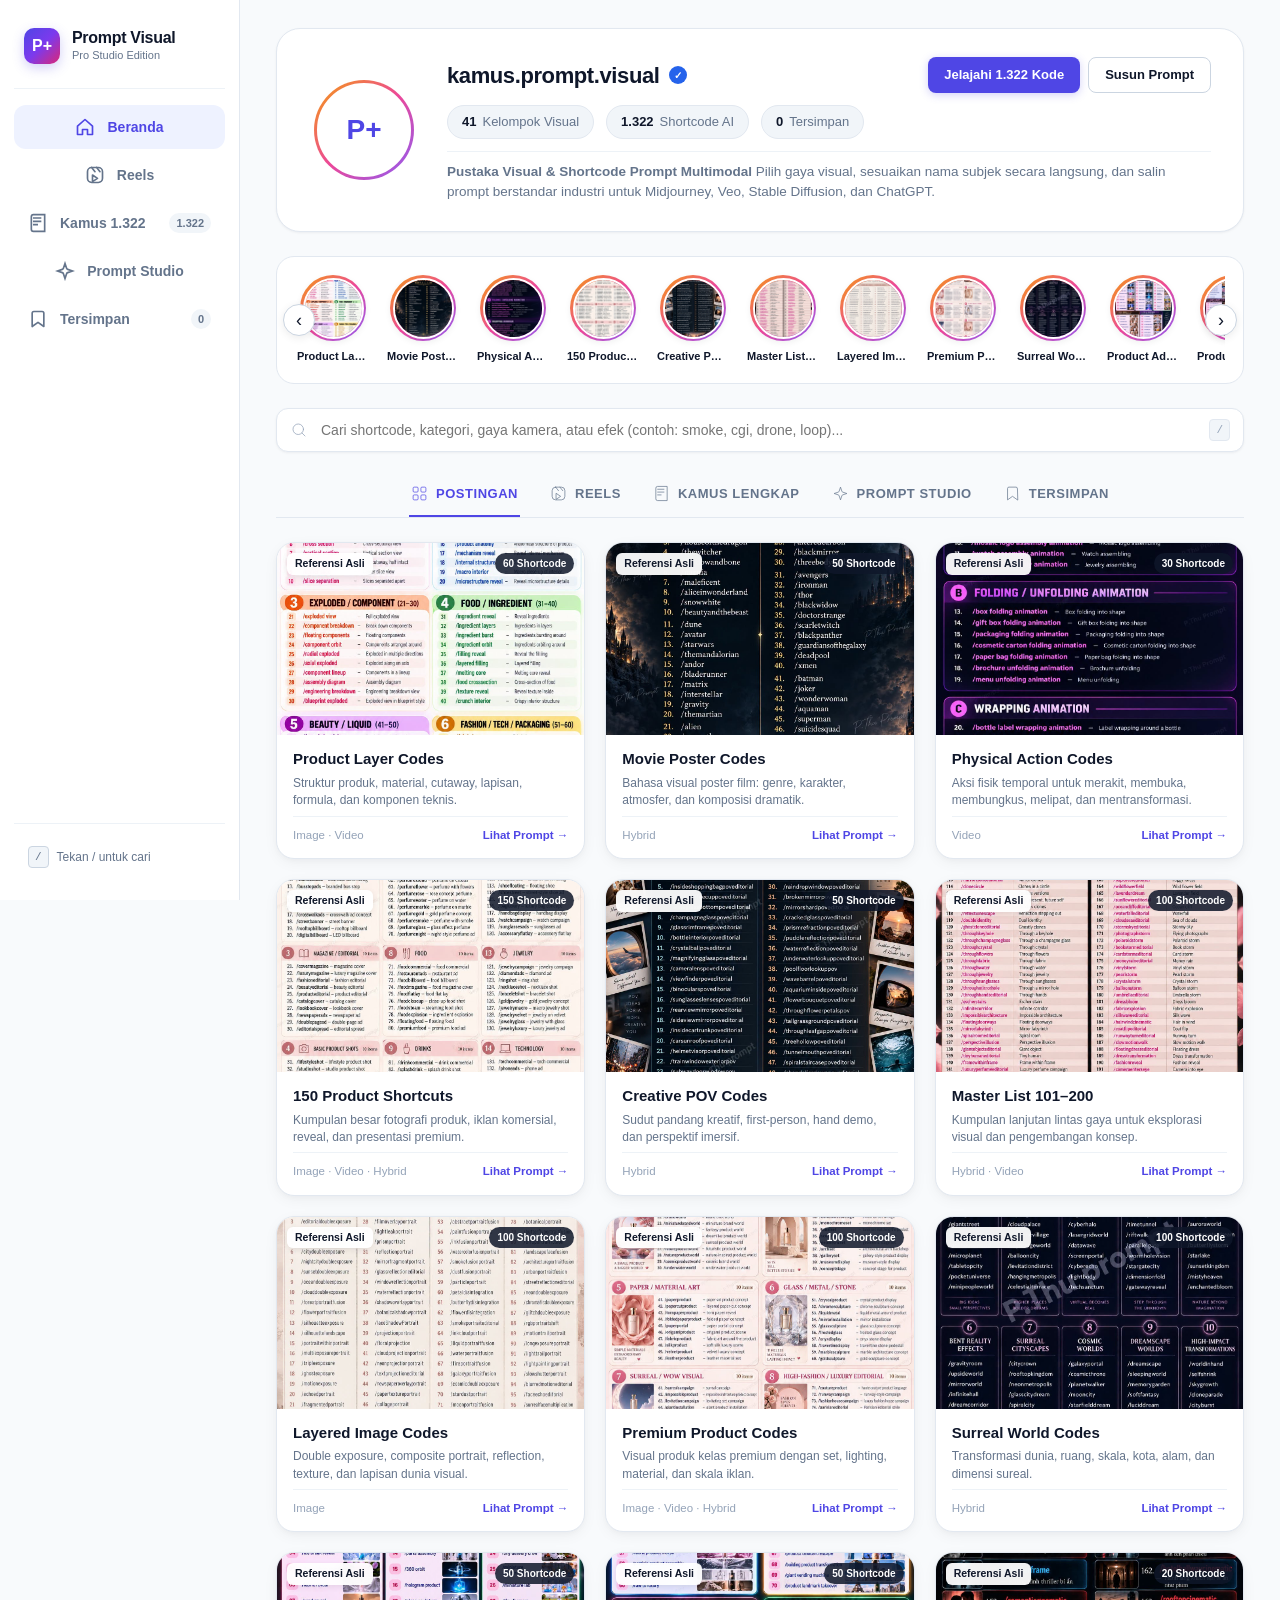
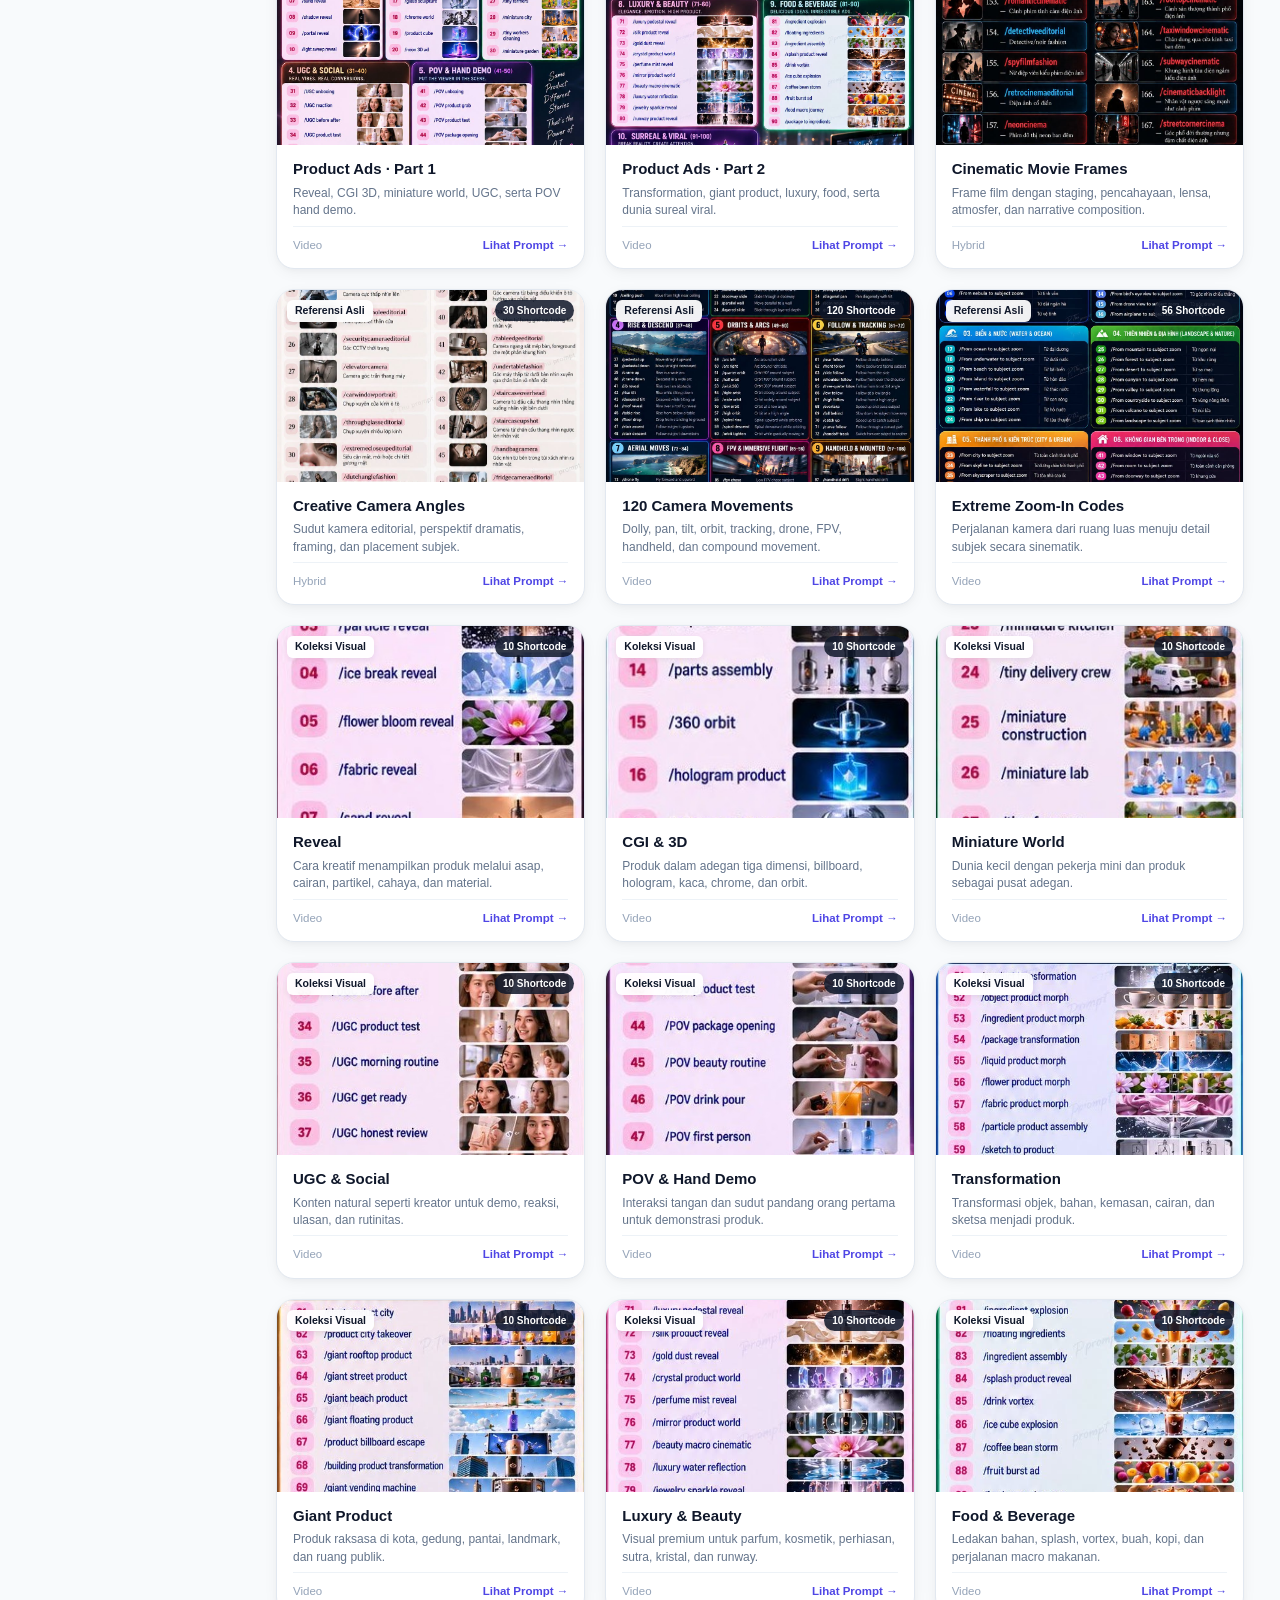
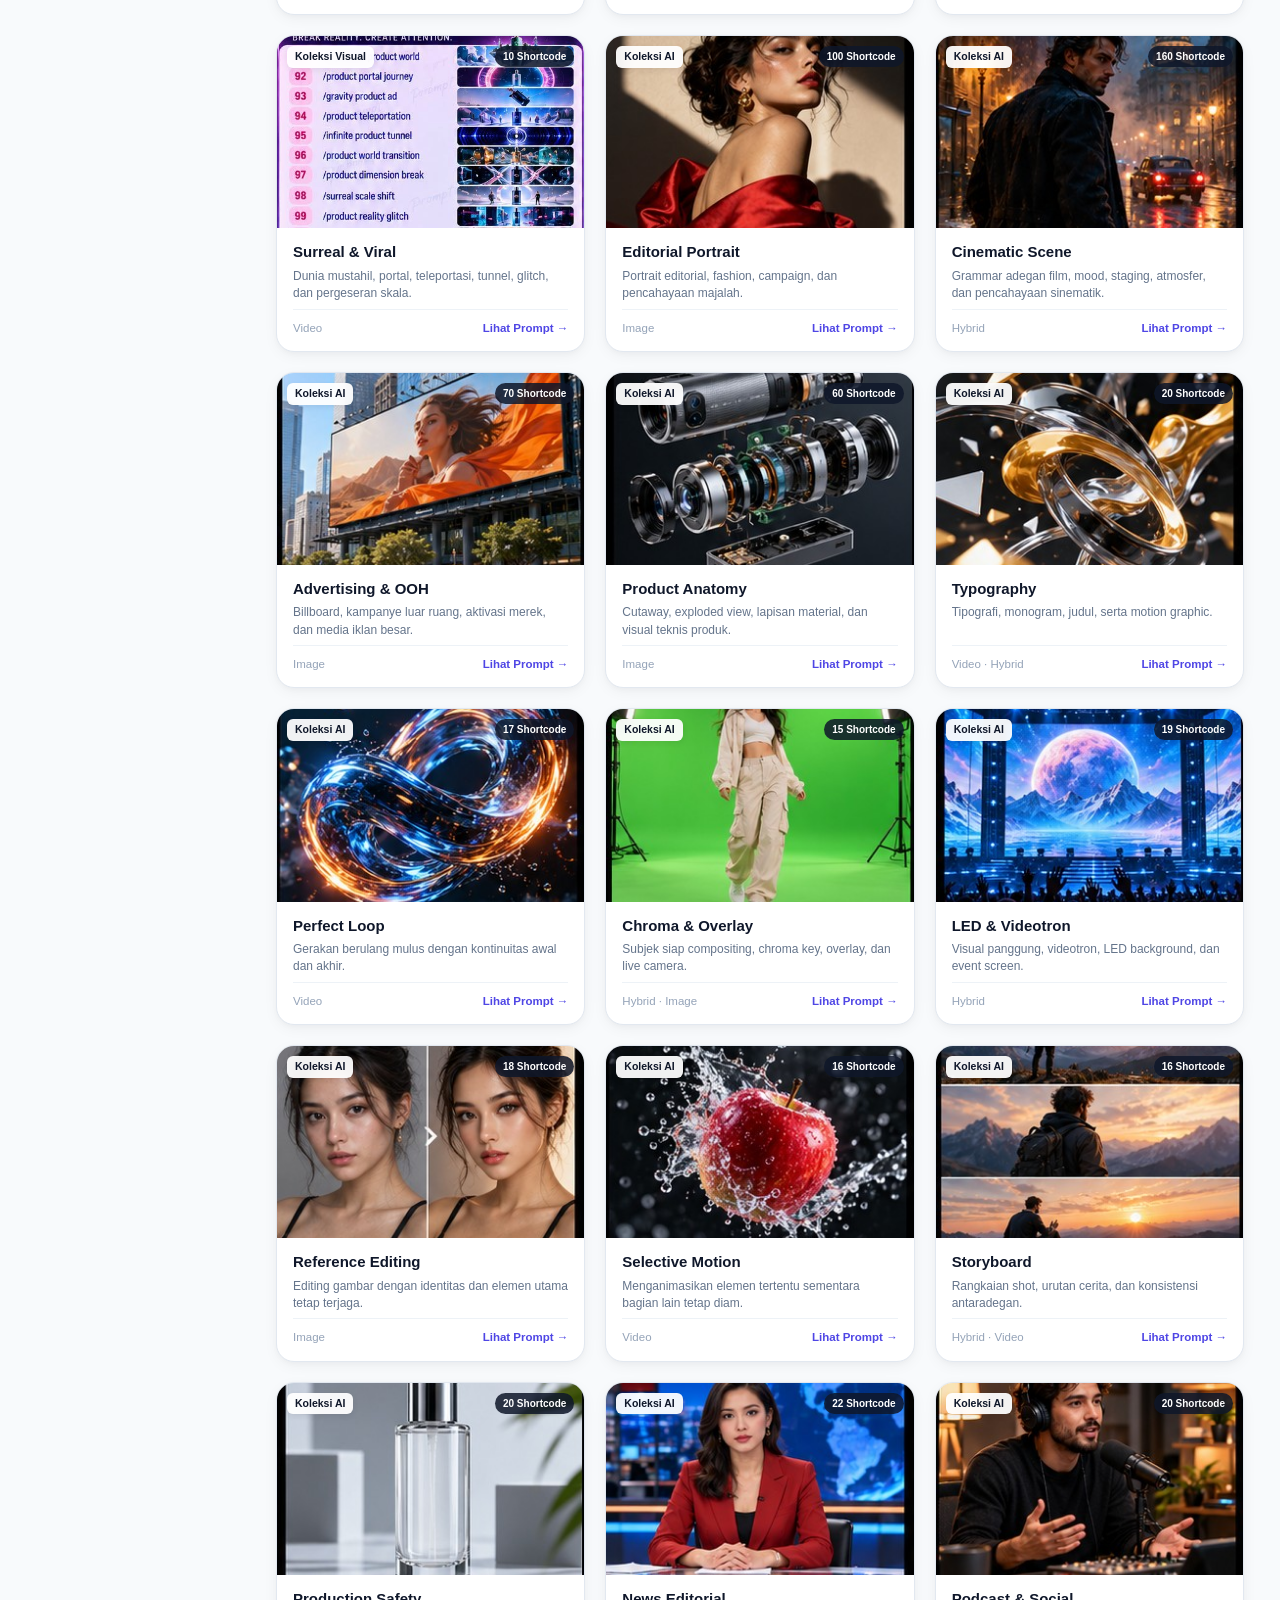
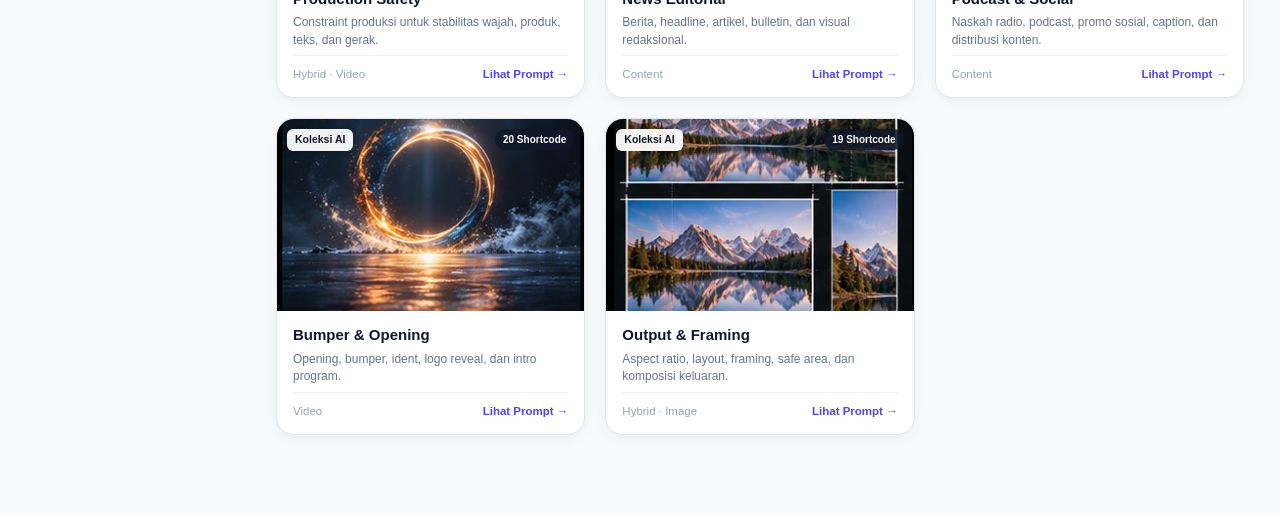
==== index.html @ b22b8e05 "feat: inisialisasi Kamus Shortcode Prompt Pro dengan tema bersih dan cerah" ====
<!doctype html>
<html lang="id" data-theme="dark">
<head>
  <meta charset="utf-8">
  <meta name="viewport" content="width=device-width, initial-scale=1, viewport-fit=cover">
  <title>Kamus Shortcode Prompt Pro — Pustaka Visual & Prompt Studio</title>
  <meta name="description" content="Pustaka visual interaktif 1.322 shortcode prompt AI profesional. Cari, jelajahi, sesuaikan subjek, dan susun prompt siap pakai untuk video & gambar.">
  <meta name="theme-color" content="#090d16">
  
  <!-- Stylesheet Modern Pro -->
  <link rel="stylesheet" href="./app-pro.css">
  
  <!-- Favicon SVG Ringan -->
  <link rel="icon" href="data:image/svg+xml,<svg xmlns='http://www.w3.org/2000/svg' viewBox='0 0 24 24'><rect width='24' height='24' rx='7' fill='%23dc2743'/><text x='12' y='16' font-size='12' font-weight='900' fill='%23fff' text-anchor='middle'>P+</text></svg>">
</head>
<body>

  <!-- SVG Symbols Dictionary -->
  <svg width="0" height="0" style="position:absolute; display:none;" aria-hidden="true">
    <symbol id="icon-home" viewBox="0 0 24 24"><path d="M3 11 12 3l9 8v10h-6v-6H9v6H3Z" fill="none" stroke="currentColor" stroke-linecap="round" stroke-linejoin="round"/></symbol>
    <symbol id="icon-search" viewBox="0 0 24 24"><circle cx="11" cy="11" r="7" fill="none" stroke="currentColor" stroke-linecap="round" stroke-linejoin="round"/><path d="m20 20-4-4" fill="none" stroke="currentColor" stroke-linecap="round" stroke-linejoin="round"/></symbol>
    <symbol id="icon-reels" viewBox="0 0 24 24"><rect x="3" y="3" width="18" height="18" rx="5" fill="none" stroke="currentColor" stroke-linecap="round" stroke-linejoin="round"/><path d="m8 3 4 5m2-5 4 5M9 12l6 4-6 4Z" fill="none" stroke="currentColor" stroke-linecap="round" stroke-linejoin="round"/></symbol>
    <symbol id="icon-grid" viewBox="0 0 24 24"><rect x="3" y="3" width="7" height="7" rx="1.5" fill="none" stroke="currentColor"/><rect x="14" y="3" width="7" height="7" rx="1.5" fill="none" stroke="currentColor"/><rect x="3" y="14" width="7" height="7" rx="1.5" fill="none" stroke="currentColor"/><rect x="14" y="14" width="7" height="7" rx="1.5" fill="none" stroke="currentColor"/></symbol>
    <symbol id="icon-explorer" viewBox="0 0 24 24"><path d="M4 19.5v-15A2.5 2.5 0 0 1 6.5 2H20v20H6.5a2.5 2.5 0 0 1-2.5-2.5Z" fill="none" stroke="currentColor"/><path d="M6 6h10M6 10h10M6 14h6" fill="none" stroke="currentColor"/></symbol>
    <symbol id="icon-save" viewBox="0 0 24 24"><path d="M19 21l-7-5-7 5V5a2 2 0 0 1 2-2h10a2 2 0 0 1 2 2z" fill="none" stroke="currentColor" stroke-linecap="round" stroke-linejoin="round"/></symbol>
    <symbol id="icon-plus" viewBox="0 0 24 24"><path d="M12 5v14M5 12h14" fill="none" stroke="currentColor" stroke-linecap="round" stroke-linejoin="round"/></symbol>
    <symbol id="icon-sparkle" viewBox="0 0 24 24"><path d="m12 3-1.9 5.8a2 2 0 0 1-1.3 1.3L3 12l5.8 1.9a2 2 0 0 1 1.3 1.3L12 21l1.9-5.8a2 2 0 0 1 1.3-1.3L21 12l-5.8-1.9a2 2 0 0 1-1.3-1.3L12 3z" fill="none" stroke="currentColor"/></symbol>
    <symbol id="icon-copy" viewBox="0 0 24 24"><rect x="9" y="9" width="13" height="13" rx="2" fill="none" stroke="currentColor"/><path d="M5 15H4a2 2 0 0 1-2-2V4a2 2 0 0 1 2-2h9a2 2 0 0 1 2 2v1" fill="none" stroke="currentColor"/></symbol>
  </svg>

  <div class="app-layout">
    
    <!-- Sidebar Navigation (Desktop & Tablet) -->
    <aside class="app-sidebar" aria-label="Navigasi Utama">
      <div class="sidebar-header">
        <div class="brand-icon">P+</div>
        <div>
          <div class="brand-title">Prompt Visual</div>
          <div class="brand-subtitle">Pro Studio Edition</div>
        </div>
      </div>

      <nav class="sidebar-nav">
        <button class="nav-link active" data-view="feed" title="Beranda Visual">
          <svg class="icon"><use href="#icon-home"/></svg>
          <span class="nav-label">Beranda</span>
        </button>
        <button class="nav-link" data-view="reels" title="Reels & Motion Visual">
          <svg class="icon"><use href="#icon-reels"/></svg>
          <span class="nav-label">Reels</span>
        </button>
        <button class="nav-link" data-view="explorer" title="Jelajahi 1.322 Shortcode">
          <svg class="icon"><use href="#icon-explorer"/></svg>
          <span class="nav-label">Kamus 1.322</span>
          <span class="badge-count">1.322</span>
        </button>
        <button class="nav-link" data-view="composer" title="Prompt Studio / Composer">
          <svg class="icon"><use href="#icon-sparkle"/></svg>
          <span class="nav-label">Prompt Studio</span>
        </button>
        <button class="nav-link" data-view="saved" title="Kelompok Tersimpan">
          <svg class="icon"><use href="#icon-save"/></svg>
          <span class="nav-label">Tersimpan</span>
          <span class="badge-count" id="savedNavBadge">0</span>
        </button>
      </nav>

      <div class="sidebar-footer">
        <div style="font-size:12px; color:var(--text-muted); padding:8px 14px; display:flex; align-items:center; gap:8px;">
          <kbd style="font-family:var(--font-mono); background:#f1f5f9; border:1px solid #cbd5e1; border-radius:4px; padding:2px 6px; font-size:11px;">/</kbd>
          <span>Tekan / untuk cari</span>
        </div>
      </div>
    </aside>

    <!-- Mobile Top Header -->
    <header class="mobile-header">
      <div style="display:flex; align-items:center; gap:10px;">
        <div class="brand-icon" style="width:30px; height:30px; font-size:13px; border-radius:9px;">P+</div>
        <b style="font-size:16px;">Prompt Visual</b>
      </div>
      <div style="display:flex; gap:10px;">
        <button data-view="composer" style="padding:6px; color:var(--text-main);" aria-label="Buka Prompt Studio">
          <svg style="width:22px; height:22px;" viewBox="0 0 24 24" fill="none" stroke="currentColor"><use href="#icon-sparkle"/></svg>
        </button>
        <button data-view="saved" style="padding:6px; color:var(--text-main);" aria-label="Lihat Tersimpan">
          <svg style="width:22px; height:22px;" viewBox="0 0 24 24" fill="none" stroke="currentColor"><use href="#icon-save"/></svg>
        </button>
      </div>
    </header>

    <!-- Main Content Area -->
    <main class="app-main">
      <div class="content-container">

        <!-- Profile Hero Section -->
        <section class="profile-card">
          <div class="profile-grid">
            <div class="avatar-ring">
              <div class="avatar-inner">P+</div>
            </div>
            <div class="profile-info">
              <div class="profile-title-row">
                <h1 class="profile-username">kamus.prompt.visual</h1>
                <span class="verified-badge" title="Terverifikasi">✓</span>
                <div class="btn-action-group">
                  <button class="btn-action primary" id="btnExploreAll">Jelajahi 1.322 Kode</button>
                  <button class="btn-action" id="btnComposePrompt">Susun Prompt</button>
                </div>
              </div>

              <div class="profile-stats">
                <div class="stat-chip"><b id="groupCount">41</b> Kelompok Visual</div>
                <div class="stat-chip"><b id="codeCount">1.322</b> Shortcode AI</div>
                <div class="stat-chip"><b id="savedCount">0</b> Tersimpan</div>
              </div>

              <div class="profile-bio">
                <b>Pustaka Visual & Shortcode Prompt Multimodal</b>
                Pilih gaya visual, sesuaikan nama subjek secara langsung, dan salin prompt berstandar industri untuk Midjourney, Veo, Stable Diffusion, dan ChatGPT.
              </div>
            </div>
          </div>
        </section>

        <!-- Highlights / Stories Carousel -->
        <section class="stories-section" aria-label="Sorotan Kelompok Visual">
          <button class="carousel-btn prev" id="carouselPrev" aria-label="Geser ke kiri">‹</button>
          <div class="stories-carousel" id="storiesCarousel"></div>
          <button class="carousel-btn next" id="carouselNext" aria-label="Geser ke kanan">›</button>
        </section>

        <!-- Search Bar Global -->
        <section class="search-filter-card">
          <div class="search-input-wrap">
            <svg class="search-icon" viewBox="0 0 24 24"><use href="#icon-search"/></svg>
            <input type="text" class="search-input" id="globalSearchInput" placeholder="Cari shortcode, kategori, gaya kamera, atau efek (contoh: smoke, cgi, drone, loop)..." aria-label="Cari shortcode atau kelompok">
            <button class="search-clear" id="searchClearBtn" aria-label="Bersihkan pencarian">×</button>
            <kbd class="kbd-shortcut hide-mobile">/</kbd>
          </div>
        </section>

        <!-- Main View Tabs Navigation -->
        <nav class="view-tabs" aria-label="Navigasi Tampilan">
          <button class="view-tab active" data-view="feed">
            <svg class="icon"><use href="#icon-grid"/></svg>
            Postingan
          </button>
          <button class="view-tab" data-view="reels">
            <svg class="icon"><use href="#icon-reels"/></svg>
            Reels
          </button>
          <button class="view-tab" data-view="explorer">
            <svg class="icon"><use href="#icon-explorer"/></svg>
            Kamus Lengkap
          </button>
          <button class="view-tab" data-view="composer">
            <svg class="icon"><use href="#icon-sparkle"/></svg>
            Prompt Studio
          </button>
          <button class="view-tab" data-view="saved">
            <svg class="icon"><use href="#icon-save"/></svg>
            Tersimpan
          </button>
        </nav>

        <!-- SECTION 1: FEED GRID (Postingan / Reels / Saved) -->
        <section id="feedSection">
          <div class="groups-feed" id="feedGrid"></div>
        </section>

        <!-- SECTION 2: GRANULAR EXPLORER (1.322 ALL CODES) -->
        <section id="explorerSection" style="display:none;">
          <div class="explorer-toolbar">
            <select class="select-custom" id="explorerMediaSelect" aria-label="Filter Media">
              <option value="">Semua Media</option>
              <option value="Image">Image (Gambar)</option>
              <option value="Video">Video</option>
              <option value="Hybrid">Hybrid (Gambar & Video)</option>
              <option value="Content">Content (Teks & Editorial)</option>
            </select>
            <select class="select-custom" id="explorerFamilySelect" aria-label="Filter Keluarga Fungsi">
              <option value="">Semua Keluarga Fungsi</option>
            </select>
            <span class="badge-count" id="explorerTotalBadge" style="margin-left:auto;">1.322 Shortcode</span>
          </div>
          <div class="codes-grid" id="explorerGrid"></div>
          <div class="pagination-bar" id="explorerPager"></div>
        </section>

        <!-- SECTION 3: PROMPT STUDIO (COMPOSER) -->
        <section id="composerSection" style="display:none;">
          <div class="composer-view">
            <!-- Left Config Panel -->
            <div class="composer-panel">
              <h3>
                <svg style="width:20px;height:20px;color:#818cf8;" viewBox="0 0 24 24"><use href="#icon-sparkle"/></svg>
                Peramu Brief Prompt
              </h3>
              
              <div class="form-group">
                <label class="form-label" for="composerSubject">Subjek / Produk Utama</label>
                <input class="form-input" id="composerSubject" value="Botol parfum kaca mewah dengan embun dingin" placeholder="Tuliskan nama produk atau subjek Anda...">
              </div>

              <div class="form-grid-2">
                <div class="form-group">
                  <label class="form-label" for="composerPresetSelect">Preset Industri</label>
                  <select class="form-select" id="composerPresetSelect">
                    <option value="">Pilih Preset Siap Pakai...</option>
                    <option value="product">Product Commercial Ad</option>
                    <option value="wedding">Wedding / Event Visual</option>
                    <option value="food">Food & Beverage Commercial</option>
                    <option value="fashion">Fashion Editorial</option>
                    <option value="ugc">UGC / Creator Smartphone Review</option>
                  </select>
                </div>
                <div class="form-group">
                  <label class="form-label" for="composerMode">Mode Output</label>
                  <select class="form-select" id="composerMode">
                    <option value="image">Gambar (Still Image)</option>
                    <option value="video">Video (Veo / Motion)</option>
                  </select>
                </div>
              </div>

              <div class="form-grid-2">
                <div class="form-group">
                  <label class="form-label" for="composerRatio">Rasio Aspek</label>
                  <select class="form-select" id="composerRatio">
                    <option value="16:9">16:9 (Lanskap)</option>
                    <option value="9:16">9:16 (Vertikal / Reels)</option>
                    <option value="1:1">1:1 (Persegi)</option>
                    <option value="4:5">4:5 (Feed Portrait)</option>
                  </select>
                </div>
                <div class="form-group">
                  <label class="form-label" for="composerDuration">Durasi Video</label>
                  <select class="form-select" id="composerDuration">
                    <option value="5 seconds">5 Detik</option>
                    <option value="8 seconds">8 Detik</option>
                    <option value="10 seconds">10 Detik</option>
                  </select>
                </div>
              </div>

              <div class="form-group">
                <label class="form-label" for="composerLighting">Lighting & Suasana</label>
                <input class="form-input" id="composerLighting" value="studio commercial lighting, elegant soft volumetric glow, crisp reflections">
              </div>

              <div class="form-group">
                <label class="form-label" for="composerConstraints">Batasan & Lock Konsistensi</label>
                <input class="form-input" id="composerConstraints" value="preserve exact product geometry, label and logo; no extra unwanted text; clean frame">
              </div>

              <div class="form-group">
                <label class="form-label">Shortcode Terpilih di Studio</label>
                <div class="selected-tags-box" id="composerSelectedTags"></div>
              </div>

              <button class="btn-action" id="composerClearBtn" style="font-size:12px;">Kosongkan Pilihan Shortcode</button>
            </div>

            <!-- Right Output Panel -->
            <div class="composer-panel">
              <h3>
                <svg style="width:20px;height:20px;color:#38bdf8;" viewBox="0 0 24 24"><use href="#icon-copy"/></svg>
                Prompt Terpadu Siap Pakai
              </h3>
              <textarea class="composer-output-box" id="composerOutput" readonly></textarea>
              <div style="margin-top:14px; display:flex; gap:10px;">
                <button class="btn-action primary" id="composerCopyBtn" style="flex:1; height:42px;">
                  Salin Prompt Lengkap
                </button>
              </div>
            </div>
          </div>
        </section>

      </div>
    </main>

    <!-- Mobile Bottom Navigation Bar -->
    <nav class="mobile-bottom-nav" aria-label="Navigasi Bawah Seluler">
      <button class="bottom-nav-btn active" data-view="feed">
        <svg class="icon"><use href="#icon-home"/></svg>
        <span>Beranda</span>
      </button>
      <button class="bottom-nav-btn" data-view="reels">
        <svg class="icon"><use href="#icon-reels"/></svg>
        <span>Reels</span>
      </button>
      <button class="bottom-nav-btn" data-view="explorer">
        <svg class="icon"><use href="#icon-explorer"/></svg>
        <span>Kamus</span>
      </button>
      <button class="bottom-nav-btn" data-view="composer">
        <svg class="icon"><use href="#icon-sparkle"/></svg>
        <span>Studio</span>
      </button>
      <button class="bottom-nav-btn" data-view="saved">
        <svg class="icon"><use href="#icon-save"/></svg>
        <span>Tersimpan</span>
      </button>
    </nav>
  </div>

  <!-- MODAL DIALOG (Instagram Post Detail & Galeri Multi-Shot) -->
  <div class="modal-overlay" id="modalOverlay" role="dialog" aria-modal="true" aria-labelledby="modalGroupTitle">
    <div class="modal-dialog">
      
      <!-- Sisi Kiri: Galeri Hasil & Inspirasi Visual -->
      <div class="modal-media-side">
        <div class="modal-gallery-grid" id="modalGalleryGrid"></div>
      </div>

      <!-- Sisi Kanan: Kontrol, Subjek Dinamis & Daftar Shortcode -->
      <div class="modal-info-side">
        <header class="modal-header">
          <div class="modal-avatar-mini">P+</div>
          <div class="modal-header-text">
            <b>kamus.prompt.visual</b>
            <small id="modalCollectionName">Koleksi Visual</small>
          </div>
          <button class="modal-close-btn" id="modalCloseBtn" aria-label="Tutup Dialog">×</button>
        </header>

        <div class="modal-group-summary">
          <h2 class="modal-group-title" id="modalGroupTitle">Judul Kelompok</h2>
          <p class="modal-group-desc" id="modalGroupDesc">Deskripsi kelompok visual.</p>
        </div>

        <!-- Live Subject Replacer Bar -->
        <div class="modal-subject-bar">
          <span class="subject-label">Subjek:</span>
          <input type="text" class="subject-input" id="modalSubjectInput" placeholder="Ketik nama produk atau subjek Anda...">
        </div>

        <!-- Scrollable Shortcode List -->
        <div class="modal-codes-list" id="modalCodesList"></div>

        <!-- Detail Drawer Active Code -->
        <div class="modal-short-detail" id="modalShortDetail"></div>

        <!-- Footer Actions -->
        <footer class="modal-footer-actions">
          <button class="btn-action primary" id="modalSaveGroupBtn">Simpan Kelompok</button>
          <button class="btn-action" id="modalCopyAllBtn">Salin Semua Shortcode</button>
        </footer>
      </div>

    </div>
  </div>

  <!-- Toast Notification Container -->
  <div class="toast-notice" id="toastNotice"></div>

  <!-- Scripts -->
  <script src="./kamus-data-v4.js"></script>
  <script src="./app-pro.js"></script>
</body>
</html>
---- app-pro.css ----
/* ==========================================================================
   KAMUS SHORTCODE PROMPT - CLEAN & BRIGHT DESIGN SYSTEM
   Style: Apple / Stripe / Vercel Ultra-Clean Light Aesthetic
   Zero text clutter, high legibility, professional spacing & modern SVG icons
   ========================================================================== */

:root {
  --font-sans: -apple-system, BlinkMacSystemFont, "Segoe UI", Roboto, "Inter", -apple-system, sans-serif;
  --font-mono: ui-monospace, SFMono-Regular, "SF Mono", Menlo, Consolas, monospace;

  /* Clean Light Theme Palette */
  --bg-main: #f8fafc;
  --bg-surface: #ffffff;
  --bg-surface-subtle: #f1f5f9;
  --bg-card: #ffffff;
  --bg-input: #ffffff;
  --border: #e2e8f0;
  --border-subtle: #edf2f7;
  --border-strong: #cbd5e1;
  --border-focus: #4f46e5;

  /* Typography */
  --text-main: #0f172a;       /* Slate 900: Super sharp & readable */
  --text-body: #334155;       /* Slate 700: Clean reading */
  --text-muted: #64748b;      /* Slate 500: Subtitles & secondary */
  --text-dim: #94a3b8;        /* Slate 400: Hints & metadata */

  /* Vibrant Clean Accents */
  --primary: #4f46e5;         /* Indigo 600 */
  --primary-hover: #4338ca;   /* Indigo 700 */
  --primary-light: #eef2ff;   /* Indigo 50 */
  --brand-gradient: linear-gradient(135deg, #4f46e5 0%, #7c3aed 50%, #db2777 100%);
  --brand-gradient-soft: linear-gradient(135deg, #f0fdf4 0%, #eef2ff 50%, #fdf2f8 100%);
  --ig-ring: linear-gradient(135deg, #f59e0b 0%, #ec4899 50%, #8b5cf6 100%);

  /* Badge Accents */
  --badge-img-bg: #ecfdf5;
  --badge-img-text: #059669;
  --badge-vid-bg: #fdf2f8;
  --badge-vid-text: #db2777;
  --badge-hyb-bg: #fffbeb;
  --badge-hyb-text: #d97706;
  --badge-cnt-bg: #f0f9ff;
  --badge-cnt-text: #0284c7;

  /* Elevation & Shadows */
  --shadow-subtle: 0 1px 3px rgba(15, 23, 42, 0.04), 0 1px 2px rgba(15, 23, 42, 0.02);
  --shadow-card: 0 4px 16px -2px rgba(15, 23, 42, 0.06), 0 2px 6px -1px rgba(15, 23, 42, 0.03);
  --shadow-card-hover: 0 12px 28px -4px rgba(15, 23, 42, 0.12), 0 4px 10px -2px rgba(15, 23, 42, 0.05);
  --shadow-modal: 0 25px 60px -15px rgba(15, 23, 42, 0.25), 0 0 1px rgba(15, 23, 42, 0.1);

  /* Spacing & Radii */
  --sidebar-w: 240px;
  --radius-sm: 8px;
  --radius-md: 12px;
  --radius-lg: 18px;
  --radius-xl: 24px;
  --header-h: 60px;
  --bottom-nav-h: 64px;
}

/* Reset */
*, *::before, *::after {
  box-sizing: border-box;
  margin: 0;
  padding: 0;
}

body {
  font-family: var(--font-sans);
  background: var(--bg-main);
  color: var(--text-body);
  line-height: 1.5;
  min-height: 100vh;
  overflow-x: hidden;
  -webkit-font-smoothing: antialiased;
  -moz-osx-font-smoothing: grayscale;
}

button, input, select, textarea {
  font: inherit;
  color: inherit;
}

button {
  cursor: pointer;
  border: none;
  background: none;
  outline: none;
  display: inline-flex;
  align-items: center;
  justify-content: center;
  user-select: none;
}

/* Scrollbar Minimalis Bersih */
::-webkit-scrollbar {
  width: 7px;
  height: 7px;
}
::-webkit-scrollbar-track {
  background: transparent;
}
::-webkit-scrollbar-thumb {
  background: #cbd5e1;
  border-radius: 999px;
}
::-webkit-scrollbar-thumb:hover {
  background: #94a3b8;
}

/* App Layout */
.app-layout {
  display: flex;
  min-height: 100vh;
}

/* Sidebar Navigation */
.app-sidebar {
  width: var(--sidebar-w);
  background: var(--bg-surface);
  border-right: 1px solid var(--border);
  position: fixed;
  top: 0;
  bottom: 0;
  left: 0;
  z-index: 50;
  display: flex;
  flex-direction: column;
  padding: 24px 14px;
}

.sidebar-header {
  display: flex;
  align-items: center;
  gap: 12px;
  padding: 4px 10px 24px;
  border-bottom: 1px solid var(--border-subtle);
  margin-bottom: 16px;
}

.brand-icon {
  width: 36px;
  height: 36px;
  border-radius: 10px;
  background: var(--brand-gradient);
  display: flex;
  align-items: center;
  justify-content: center;
  color: #fff;
  font-weight: 800;
  font-size: 16px;
  box-shadow: 0 4px 12px rgba(79, 70, 229, 0.25);
  flex-shrink: 0;
}

.brand-title {
  font-size: 16px;
  font-weight: 800;
  color: var(--text-main);
  letter-spacing: -0.3px;
  line-height: 1.2;
}

.brand-subtitle {
  font-size: 11px;
  color: var(--text-muted);
  font-weight: 500;
}

.sidebar-nav {
  display: flex;
  flex-direction: column;
  gap: 4px;
  flex: 1;
}

.nav-link {
  width: 100%;
  height: 44px;
  border-radius: var(--radius-md);
  padding: 0 14px;
  display: flex;
  align-items: center;
  gap: 12px;
  font-size: 14px;
  font-weight: 600;
  color: var(--text-muted);
  transition: all 0.15s ease;
  text-align: left;
}

.nav-link:hover {
  background: var(--bg-surface-subtle);
  color: var(--text-main);
}

.nav-link.active {
  background: var(--primary-light);
  color: var(--primary);
  font-weight: 700;
}

.nav-link .icon {
  width: 20px;
  height: 20px;
  flex-shrink: 0;
  stroke-width: 2;
}

.nav-link .badge-count {
  margin-left: auto;
  font-size: 11px;
  font-weight: 700;
  padding: 2px 7px;
  border-radius: 999px;
  background: var(--bg-surface-subtle);
  color: var(--text-muted);
}

.nav-link.active .badge-count {
  background: #e0e7ff;
  color: var(--primary);
}

.sidebar-footer {
  padding-top: 14px;
  border-top: 1px solid var(--border-subtle);
}

/* Main Content Area */
.app-main {
  margin-left: var(--sidebar-w);
  flex: 1;
  min-width: 0;
  padding: 28px 36px 80px;
}

.content-container {
  max-width: 1120px;
  margin: 0 auto;
}

/* Mobile Header */
.mobile-header {
  display: none;
  position: sticky;
  top: 0;
  z-index: 40;
  height: var(--header-h);
  background: rgba(255, 255, 255, 0.92);
  backdrop-filter: blur(12px);
  -webkit-backdrop-filter: blur(12px);
  border-bottom: 1px solid var(--border);
  padding: 0 16px;
  align-items: center;
  justify-content: space-between;
}

/* Profile Section Clean Card */
.profile-card {
  background: var(--bg-surface);
  border: 1px solid var(--border);
  border-radius: var(--radius-xl);
  padding: 28px 32px;
  margin-bottom: 24px;
  box-shadow: var(--shadow-subtle);
}

.profile-grid {
  display: grid;
  grid-template-columns: 110px minmax(0, 1fr);
  gap: 28px;
  align-items: center;
}

.avatar-ring {
  width: 100px;
  height: 100px;
  border-radius: 50%;
  padding: 3px;
  background: var(--ig-ring);
  margin: 0 auto;
}

.avatar-inner {
  width: 100%;
  height: 100%;
  border-radius: 50%;
  background: #ffffff;
  display: flex;
  align-items: center;
  justify-content: center;
  font-size: 28px;
  font-weight: 800;
  color: var(--primary);
  border: 3px solid #ffffff;
}

.profile-info {
  display: flex;
  flex-direction: column;
  gap: 12px;
  min-width: 0;
}

.profile-title-row {
  display: flex;
  align-items: center;
  gap: 10px;
  flex-wrap: wrap;
}

.profile-username {
  font-size: 22px;
  font-weight: 800;
  color: var(--text-main);
  letter-spacing: -0.4px;
}

.verified-badge {
  width: 18px;
  height: 18px;
  border-radius: 50%;
  background: #2563eb;
  color: #fff;
  display: flex;
  align-items: center;
  justify-content: center;
  font-size: 10px;
  font-weight: 800;
}

.btn-action-group {
  display: flex;
  gap: 8px;
  margin-left: auto;
}

.btn-action {
  height: 36px;
  padding: 0 16px;
  border-radius: var(--radius-sm);
  font-size: 13px;
  font-weight: 650;
  background: var(--bg-surface);
  border: 1px solid var(--border-strong);
  color: var(--text-main);
  transition: all 0.15s ease;
}

.btn-action:hover {
  background: var(--bg-surface-subtle);
  border-color: #94a3b8;
}

.btn-action.primary {
  background: var(--primary);
  color: #ffffff;
  border: none;
  box-shadow: 0 2px 8px rgba(79, 70, 229, 0.25);
}

.btn-action.primary:hover {
  background: var(--primary-hover);
}

.profile-stats {
  display: flex;
  gap: 12px;
  flex-wrap: wrap;
}

.stat-chip {
  background: var(--bg-surface-subtle);
  border: 1px solid var(--border);
  padding: 6px 14px;
  border-radius: 999px;
  font-size: 13px;
  color: var(--text-muted);
  display: flex;
  align-items: center;
  gap: 6px;
}

.stat-chip b {
  color: var(--text-main);
  font-weight: 800;
}

.profile-bio {
  font-size: 13.5px;
  color: var(--text-muted);
  line-height: 1.55;
  border-top: 1px solid var(--border-subtle);
  padding-top: 10px;
}

/* Stories / Highlights Carousel */
.stories-section {
  position: relative;
  margin-bottom: 24px;
  background: var(--bg-surface);
  border: 1px solid var(--border);
  border-radius: var(--radius-lg);
  padding: 14px 18px;
}

.stories-carousel {
  display: flex;
  gap: 18px;
  overflow-x: auto;
  scroll-behavior: smooth;
  scrollbar-width: none;
  padding: 4px 2px;
  user-select: none;
  cursor: grab;
}

.stories-carousel.dragging {
  cursor: grabbing;
  scroll-behavior: auto;
}

.story-item {
  display: flex;
  flex-direction: column;
  align-items: center;
  gap: 7px;
  width: 72px;
  min-width: 72px;
  background: transparent;
  cursor: pointer;
}

.story-ring {
  width: 66px;
  height: 66px;
  border-radius: 50%;
  padding: 2.5px;
  background: var(--ig-ring);
  display: flex;
  align-items: center;
  justify-content: center;
  box-shadow: 0 2px 6px rgba(0, 0, 0, 0.06);
}

.story-thumb {
  width: 100%;
  height: 100%;
  border-radius: 50%;
  border: 2px solid #ffffff;
  object-fit: cover;
  background: #f1f5f9;
}

.story-title {
  font-size: 11px;
  font-weight: 600;
  color: var(--text-main);
  text-align: center;
  white-space: nowrap;
  overflow: hidden;
  text-overflow: ellipsis;
  width: 100%;
}

.carousel-btn {
  position: absolute;
  top: 50%;
  transform: translateY(-50%);
  width: 32px;
  height: 32px;
  border-radius: 50%;
  background: #ffffff;
  border: 1px solid var(--border-strong);
  box-shadow: 0 2px 8px rgba(0, 0, 0, 0.08);
  color: var(--text-main);
  font-size: 18px;
  z-index: 10;
  display: flex;
  align-items: center;
  justify-content: center;
}

.carousel-btn:hover {
  background: var(--bg-surface-subtle);
}

.carousel-btn.prev { left: 6px; }
.carousel-btn.next { right: 6px; }

/* Global Search Bar */
.search-filter-card {
  margin-bottom: 20px;
}

.search-input-wrap {
  position: relative;
  display: flex;
  align-items: center;
}

.search-icon {
  position: absolute;
  left: 14px;
  width: 18px;
  height: 18px;
  color: var(--text-dim);
  pointer-events: none;
}

.search-input {
  width: 100%;
  height: 44px;
  background: #ffffff;
  border: 1px solid var(--border);
  border-radius: var(--radius-md);
  padding: 0 44px;
  font-size: 14px;
  color: var(--text-main);
  box-shadow: var(--shadow-subtle);
  transition: all 0.15s ease;
}

.search-input:focus {
  outline: none;
  border-color: var(--primary);
  box-shadow: 0 0 0 3px rgba(79, 70, 229, 0.12);
}

.search-clear {
  position: absolute;
  right: 14px;
  width: 20px;
  height: 20px;
  border-radius: 50%;
  background: #e2e8f0;
  color: var(--text-muted);
  font-size: 14px;
  display: none;
}

.search-clear.show {
  display: flex;
  align-items: center;
  justify-content: center;
}

.kbd-shortcut {
  position: absolute;
  right: 14px;
  font-size: 11px;
  font-family: var(--font-mono);
  padding: 2px 6px;
  border-radius: 4px;
  background: var(--bg-surface-subtle);
  border: 1px solid var(--border);
  color: var(--text-dim);
}

/* View Tabs Navigation */
.view-tabs {
  display: flex;
  border-bottom: 1px solid var(--border);
  margin-bottom: 24px;
  gap: 28px;
  justify-content: center;
}

.view-tab {
  display: flex;
  align-items: center;
  gap: 8px;
  padding: 12px 2px;
  font-size: 13px;
  font-weight: 700;
  text-transform: uppercase;
  letter-spacing: 0.04em;
  color: var(--text-muted);
  border-bottom: 2px solid transparent;
  transition: all 0.15s ease;
}

.view-tab:hover {
  color: var(--text-main);
}

.view-tab.active {
  color: var(--primary);
  border-color: var(--primary);
}

.view-tab .icon {
  width: 17px;
  height: 17px;
}

/* Groups Feed - Zero Text Clutter */
.groups-feed {
  display: grid;
  grid-template-columns: repeat(3, 1fr);
  gap: 20px;
}

.group-post-card {
  background: #ffffff;
  border: 1px solid var(--border);
  border-radius: var(--radius-lg);
  overflow: hidden;
  box-shadow: var(--shadow-card);
  transition: transform 0.2s ease, box-shadow 0.2s ease, border-color 0.2s ease;
  cursor: pointer;
  display: flex;
  flex-direction: column;
}

.group-post-card:hover {
  transform: translateY(-4px);
  box-shadow: var(--shadow-card-hover);
  border-color: #cbd5e1;
}

.group-card-media {
  position: relative;
  width: 100%;
  aspect-ratio: 16 / 10;
  overflow: hidden;
  background: #f1f5f9;
}

.group-card-img {
  width: 100%;
  height: 100%;
  object-fit: cover;
  display: block;
  transition: transform 0.3s ease;
}

.group-post-card:hover .group-card-img {
  transform: scale(1.05);
}

.card-top-tag {
  position: absolute;
  top: 10px;
  left: 10px;
  background: rgba(255, 255, 255, 0.94);
  backdrop-filter: blur(6px);
  color: var(--text-main);
  padding: 3px 8px;
  border-radius: 6px;
  font-size: 10.5px;
  font-weight: 750;
  box-shadow: 0 2px 6px rgba(0, 0, 0, 0.08);
}

.card-code-count {
  position: absolute;
  top: 10px;
  right: 10px;
  background: rgba(15, 23, 42, 0.85);
  color: #ffffff;
  padding: 3px 8px;
  border-radius: 999px;
  font-size: 10px;
  font-weight: 750;
  display: flex;
  align-items: center;
  gap: 4px;
}

.card-body {
  padding: 14px 16px;
  display: flex;
  flex-direction: column;
  gap: 6px;
  flex: 1;
}

.card-title {
  font-size: 15px;
  font-weight: 800;
  color: var(--text-main);
  line-height: 1.3;
}

.card-desc {
  font-size: 12px;
  color: var(--text-muted);
  line-height: 1.45;
  display: -webkit-box;
  -webkit-line-clamp: 2;
  -webkit-box-orient: vertical;
  overflow: hidden;
}

.card-footer {
  margin-top: auto;
  padding-top: 10px;
  border-top: 1px solid var(--border-subtle);
  display: flex;
  align-items: center;
  justify-content: space-between;
  font-size: 11.5px;
  color: var(--text-dim);
}

.card-action-hint {
  font-weight: 700;
  color: var(--primary);
  display: flex;
  align-items: center;
  gap: 4px;
}

/* Granular Explorer View */
.explorer-toolbar {
  display: flex;
  gap: 10px;
  flex-wrap: wrap;
  margin-bottom: 18px;
  align-items: center;
}

.select-custom {
  height: 38px;
  padding: 0 12px;
  border-radius: var(--radius-sm);
  background: #ffffff;
  border: 1px solid var(--border);
  color: var(--text-main);
  font-size: 13px;
  outline: none;
  cursor: pointer;
}

.select-custom:focus {
  border-color: var(--primary);
}

.codes-grid {
  display: grid;
  grid-template-columns: repeat(auto-fill, minmax(280px, 1fr));
  gap: 14px;
  margin-bottom: 24px;
}

.code-card {
  background: #ffffff;
  border: 1px solid var(--border);
  border-radius: var(--radius-md);
  padding: 14px 16px;
  display: flex;
  flex-direction: column;
  gap: 8px;
  box-shadow: var(--shadow-subtle);
  transition: transform 0.15s ease, border-color 0.15s ease;
  cursor: pointer;
}

.code-card:hover {
  transform: translateY(-2px);
  border-color: #cbd5e1;
  box-shadow: var(--shadow-card);
}

.code-card-header {
  display: flex;
  align-items: center;
  justify-content: space-between;
  gap: 8px;
}

.code-badge {
  font-family: var(--font-mono);
  font-size: 13px;
  font-weight: 800;
  color: var(--primary);
}

.media-chip {
  padding: 2px 7px;
  border-radius: 6px;
  font-size: 10px;
  font-weight: 750;
  text-transform: uppercase;
}

.media-chip.image { background: var(--badge-img-bg); color: var(--badge-img-text); }
.media-chip.video { background: var(--badge-vid-bg); color: var(--badge-vid-text); }
.media-chip.hybrid { background: var(--badge-hyb-bg); color: var(--badge-hyb-text); }
.media-chip.content { background: var(--badge-cnt-bg); color: var(--badge-cnt-text); }

.code-card-desc {
  font-size: 12.5px;
  color: var(--text-body);
  line-height: 1.45;
  display: -webkit-box;
  -webkit-line-clamp: 2;
  -webkit-box-orient: vertical;
  overflow: hidden;
}

.code-card-footer {
  display: flex;
  align-items: center;
  justify-content: space-between;
  font-size: 11px;
  color: var(--text-dim);
  margin-top: auto;
  padding-top: 8px;
  border-top: 1px solid var(--border-subtle);
}

.btn-fav {
  font-size: 16px;
  color: #f59e0b;
  padding: 2px;
}

/* Pagination Bar */
.pagination-bar {
  display: flex;
  justify-content: center;
  align-items: center;
  gap: 6px;
  margin-top: 24px;
}

.page-btn {
  height: 36px;
  min-width: 36px;
  padding: 0 10px;
  border-radius: var(--radius-sm);
  background: #ffffff;
  border: 1px solid var(--border);
  color: var(--text-main);
  font-size: 13px;
  font-weight: 600;
}

.page-btn.active {
  background: var(--primary);
  color: #fff;
  border-color: var(--primary);
}

.page-btn:disabled {
  opacity: 0.35;
  cursor: not-allowed;
}

/* Prompt Studio (Composer) */
.composer-view {
  display: grid;
  grid-template-columns: 1.15fr 0.85fr;
  gap: 24px;
}

.composer-panel {
  background: #ffffff;
  border: 1px solid var(--border);
  border-radius: var(--radius-lg);
  padding: 24px;
  box-shadow: var(--shadow-subtle);
}

.composer-panel h3 {
  font-size: 16px;
  font-weight: 800;
  color: var(--text-main);
  margin-bottom: 16px;
  display: flex;
  align-items: center;
  gap: 8px;
}

.form-group {
  margin-bottom: 14px;
}

.form-label {
  display: block;
  font-size: 12px;
  font-weight: 700;
  color: var(--text-muted);
  margin-bottom: 6px;
  text-transform: uppercase;
  letter-spacing: 0.04em;
}

.form-input, .form-textarea, .form-select {
  width: 100%;
  background: #ffffff;
  border: 1px solid var(--border);
  border-radius: var(--radius-sm);
  padding: 9px 12px;
  font-size: 13.5px;
  color: var(--text-main);
  outline: none;
}

.form-input:focus, .form-textarea:focus, .form-select:focus {
  border-color: var(--primary);
}

.form-grid-2 {
  display: grid;
  grid-template-columns: 1fr 1fr;
  gap: 12px;
}

.selected-tags-box {
  display: flex;
  flex-wrap: wrap;
  gap: 6px;
  min-height: 44px;
  padding: 8px;
  border-radius: var(--radius-sm);
  background: var(--bg-surface-subtle);
  border: 1px solid var(--border);
  margin-bottom: 14px;
}

.selected-tag {
  display: inline-flex;
  align-items: center;
  gap: 6px;
  padding: 3px 8px;
  border-radius: 999px;
  background: var(--primary-light);
  border: 1px solid #c7d2fe;
  color: var(--primary);
  font-family: var(--font-mono);
  font-size: 11.5px;
  font-weight: 700;
}

.selected-tag-remove {
  font-size: 13px;
  cursor: pointer;
  color: var(--text-dim);
}

.selected-tag-remove:hover {
  color: #ef4444;
}

.composer-output-box {
  width: 100%;
  height: 280px;
  background: var(--bg-surface-subtle);
  border: 1px solid var(--border);
  border-radius: var(--radius-sm);
  padding: 14px;
  font-family: var(--font-mono);
  font-size: 12.5px;
  line-height: 1.6;
  color: #1e293b;
  resize: vertical;
  outline: none;
}

/* Modal Dialog Clean White */
.modal-overlay {
  position: fixed;
  inset: 0;
  z-index: 100;
  background: rgba(15, 23, 42, 0.45);
  backdrop-filter: blur(8px);
  -webkit-backdrop-filter: blur(8px);
  display: none;
  align-items: center;
  justify-content: center;
  padding: 24px;
}

.modal-overlay.open {
  display: flex;
}

.modal-dialog {
  width: min(1160px, 96vw);
  height: min(840px, 92vh);
  background: #ffffff;
  border: 1px solid var(--border);
  border-radius: var(--radius-xl);
  box-shadow: var(--shadow-modal);
  display: grid;
  grid-template-columns: 52% 48%;
  overflow: hidden;
}

/* Modal Media Side (Clean Grey Background) */
.modal-media-side {
  background: var(--bg-surface-subtle);
  padding: 18px;
  display: flex;
  flex-direction: column;
  min-width: 0;
  border-right: 1px solid var(--border);
}

.modal-gallery-grid {
  flex: 1;
  display: grid;
  grid-template-columns: repeat(2, minmax(0, 1fr));
  grid-template-rows: repeat(2, minmax(0, 1fr));
  gap: 10px;
  min-height: 0;
}

.gallery-shot {
  position: relative;
  border-radius: var(--radius-md);
  overflow: hidden;
  background: #ffffff;
  border: 1px solid var(--border);
  box-shadow: var(--shadow-subtle);
}

.gallery-shot:first-child {
  grid-row: 1 / -1;
}

.gallery-shot img {
  width: 100%;
  height: 100%;
  object-fit: cover;
  display: block;
}

.gallery-tag {
  position: absolute;
  top: 10px;
  left: 10px;
  padding: 3px 8px;
  border-radius: 999px;
  background: rgba(255, 255, 255, 0.92);
  color: var(--text-main);
  font-size: 10px;
  font-weight: 800;
  text-transform: uppercase;
  box-shadow: 0 1px 4px rgba(0, 0, 0, 0.08);
}

.gallery-caption {
  position: absolute;
  left: 0;
  right: 0;
  bottom: 0;
  padding: 20px 10px 8px;
  background: linear-gradient(transparent, rgba(15, 23, 42, 0.82));
  color: #fff;
  font-size: 11px;
  font-weight: 700;
  white-space: nowrap;
  overflow: hidden;
  text-overflow: ellipsis;
}

/* Modal Info Side */
.modal-info-side {
  display: flex;
  flex-direction: column;
  min-width: 0;
  background: #ffffff;
}

.modal-header {
  height: 60px;
  padding: 0 20px;
  border-bottom: 1px solid var(--border);
  display: flex;
  align-items: center;
  gap: 12px;
  flex-shrink: 0;
}

.modal-avatar-mini {
  width: 32px;
  height: 32px;
  border-radius: 50%;
  background: var(--brand-gradient);
  display: flex;
  align-items: center;
  justify-content: center;
  color: #fff;
  font-size: 12px;
  font-weight: 800;
}

.modal-header-text b {
  display: block;
  font-size: 14px;
  font-weight: 800;
  color: var(--text-main);
}

.modal-header-text small {
  display: block;
  font-size: 11.5px;
  color: var(--text-muted);
}

.modal-close-btn {
  margin-left: auto;
  width: 32px;
  height: 32px;
  border-radius: 50%;
  font-size: 22px;
  color: var(--text-muted);
  display: flex;
  align-items: center;
  justify-content: center;
}

.modal-close-btn:hover {
  background: var(--bg-surface-subtle);
  color: var(--text-main);
}

.modal-group-summary {
  padding: 14px 20px 10px;
  border-bottom: 1px solid var(--border);
  background: #ffffff;
}

.modal-group-title {
  font-size: 16px;
  font-weight: 800;
  color: var(--text-main);
  margin-bottom: 3px;
}

.modal-group-desc {
  font-size: 12.5px;
  color: var(--text-muted);
  line-height: 1.45;
}

/* Subject Bar Clean */
.modal-subject-bar {
  padding: 10px 20px;
  background: var(--bg-surface-subtle);
  border-bottom: 1px solid var(--border);
  display: flex;
  align-items: center;
  gap: 10px;
}

.subject-label {
  font-size: 11px;
  font-weight: 750;
  color: var(--text-muted);
  text-transform: uppercase;
  white-space: nowrap;
}

.subject-input {
  flex: 1;
  height: 34px;
  background: #ffffff;
  border: 1px solid var(--border);
  border-radius: 6px;
  padding: 0 10px;
  font-size: 13px;
  color: var(--primary);
  font-weight: 650;
  outline: none;
}

.subject-input:focus {
  border-color: var(--primary);
}

/* Modal Code List */
.modal-codes-list {
  flex: 1;
  overflow-y: auto;
  min-height: 0;
  scrollbar-gutter: stable;
}

.modal-code-item {
  width: 100%;
  border-bottom: 1px solid var(--border-subtle);
  padding: 10px 20px;
  display: grid;
  grid-template-columns: 28px 1fr auto;
  gap: 12px;
  align-items: center;
  text-align: left;
  transition: background 0.15s ease;
}

.modal-code-item:hover, .modal-code-item.active {
  background: var(--primary-light);
}

.modal-code-num {
  width: 26px;
  height: 26px;
  border-radius: 6px;
  background: var(--bg-surface-subtle);
  color: var(--text-muted);
  display: flex;
  align-items: center;
  justify-content: center;
  font-size: 11px;
  font-weight: 800;
  font-family: var(--font-mono);
}

.modal-code-item.active .modal-code-num {
  background: var(--primary);
  color: #fff;
}

.modal-code-main b {
  display: block;
  font-family: var(--font-mono);
  font-size: 13px;
  font-weight: 750;
  color: var(--text-main);
}

.modal-code-main span {
  display: block;
  font-size: 11.5px;
  color: var(--text-muted);
  white-space: nowrap;
  overflow: hidden;
  text-overflow: ellipsis;
  max-width: 340px;
  margin-top: 2px;
}

.modal-code-chev {
  color: #cbd5e1;
  font-size: 16px;
}

/* Modal Active Shortcode Detail Drawer */
.modal-short-detail {
  padding: 14px 20px;
  background: #ffffff;
  border-top: 1px solid var(--border);
  border-bottom: 1px solid var(--border);
  display: none;
  max-height: 40%;
  overflow-y: auto;
}

.modal-short-detail.open {
  display: block;
}

.detail-prompt-box {
  background: var(--bg-surface-subtle);
  border: 1px solid var(--border);
  border-radius: var(--radius-sm);
  padding: 10px 12px;
  font-family: var(--font-mono);
  font-size: 11.5px;
  line-height: 1.5;
  color: #0f172a;
  max-height: 90px;
  overflow-y: auto;
  margin: 8px 0;
  user-select: all;
}

.modal-footer-actions {
  height: 60px;
  padding: 0 20px;
  border-top: 1px solid var(--border);
  display: flex;
  gap: 10px;
  align-items: center;
  flex-shrink: 0;
  background: #ffffff;
}

/* Toast Notice */
.toast-notice {
  position: fixed;
  left: 50%;
  bottom: 28px;
  transform: translateX(-50%) translateY(20px);
  opacity: 0;
  background: #0f172a;
  color: #ffffff;
  padding: 10px 20px;
  border-radius: 999px;
  font-size: 13px;
  font-weight: 600;
  z-index: 200;
  display: flex;
  align-items: center;
  gap: 8px;
  pointer-events: none;
  box-shadow: 0 8px 24px rgba(15, 23, 42, 0.18);
  transition: all 0.22s ease;
}

.toast-notice.show {
  opacity: 1;
  transform: translateX(-50%) translateY(0);
}

.empty-state {
  grid-column: 1 / -1;
  padding: 60px 20px;
  text-align: center;
  color: var(--text-muted);
}

.empty-state-icon {
  font-size: 40px;
  margin-bottom: 10px;
  opacity: 0.6;
}

/* ==========================================================================
   Responsive Adaptations
   ========================================================================== */

@media (max-width: 1024px) {
  .groups-feed {
    grid-template-columns: repeat(2, 1fr);
  }
}

@media (max-width: 767px) {
  .app-layout {
    display: flex;
    flex-direction: column;
    width: 100%;
    min-width: 0;
  }
  .app-sidebar {
    display: none;
  }
  .mobile-header {
    display: flex;
    width: 100%;
  }
  .app-main {
    margin-left: 0;
    width: 100%;
    min-width: 0;
    padding: 14px 14px calc(var(--bottom-nav-h) + 16px);
  }
  .profile-card {
    padding: 16px 14px;
    border-radius: var(--radius-lg);
  }
  .profile-grid {
    grid-template-columns: 72px minmax(0, 1fr);
    gap: 12px;
  }
  .avatar-ring {
    width: 68px;
    height: 68px;
  }
  .avatar-inner {
    font-size: 20px;
  }
  .profile-username {
    font-size: 16px;
  }
  .btn-action-group {
    width: 100%;
    margin-left: 0;
    margin-top: 4px;
  }
  .btn-action {
    flex: 1;
    font-size: 11px;
    height: 32px;
    padding: 0 6px;
  }
  .profile-stats {
    gap: 6px;
  }
  .stat-chip {
    font-size: 11px;
    padding: 4px 8px;
  }
  .groups-feed {
    grid-template-columns: repeat(2, 1fr);
    gap: 10px;
  }
  .card-body {
    padding: 10px 12px;
  }
  .card-title {
    font-size: 13px;
  }
  .card-desc {
    display: none;
  }
  .view-tabs {
    gap: 14px;
    overflow-x: auto;
    justify-content: flex-start;
    padding: 0 4px;
  }
  .view-tab {
    font-size: 11px;
    white-space: nowrap;
  }
  .carousel-btn {
    display: none;
  }
  .modal-overlay {
    padding: 0;
  }
  .modal-dialog {
    width: 100vw;
    height: 100dvh;
    border-radius: 0;
    border: none;
    grid-template-columns: 1fr;
    grid-template-rows: 42vh 58vh;
  }
  .modal-media-side {
    padding: 8px;
  }
  .modal-gallery-grid {
    gap: 6px;
  }
  .gallery-caption {
    font-size: 9px;
  }
  .composer-view {
    grid-template-columns: 1fr;
  }

  /* Mobile Bottom Nav */
  .mobile-bottom-nav {
    position: fixed;
    bottom: 0;
    left: 0;
    right: 0;
    height: var(--bottom-nav-h);
    background: #ffffff;
    border-top: 1px solid var(--border);
    display: flex;
    justify-content: space-around;
    align-items: center;
    z-index: 50;
    box-shadow: 0 -2px 10px rgba(0, 0, 0, 0.04);
  }
  .bottom-nav-btn {
    display: flex;
    flex-direction: column;
    align-items: center;
    gap: 3px;
    color: var(--text-dim);
    font-size: 10px;
    font-weight: 600;
  }
  .bottom-nav-btn.active {
    color: var(--primary);
  }
  .bottom-nav-btn .icon {
    width: 20px;
    height: 20px;
  }
}

@media (min-width: 768px) {
  .mobile-bottom-nav {
    display: none;
  }
}
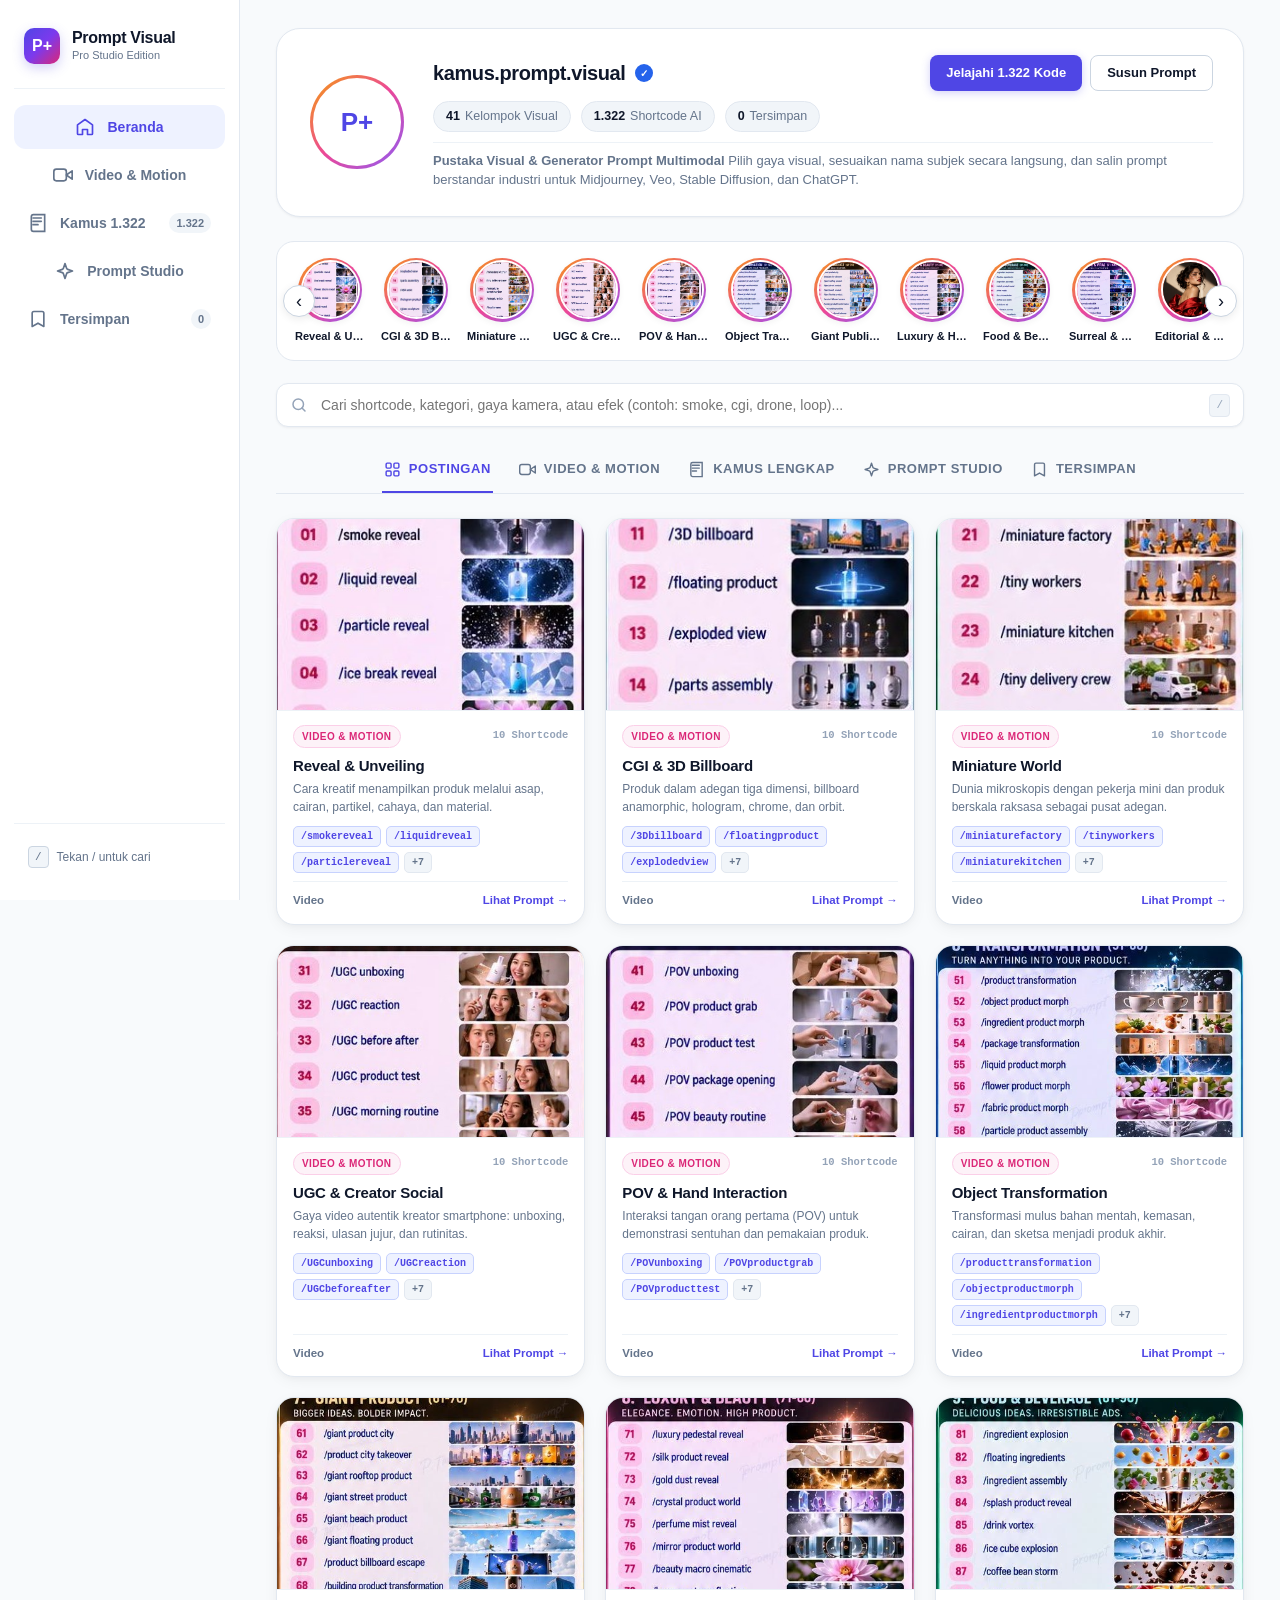
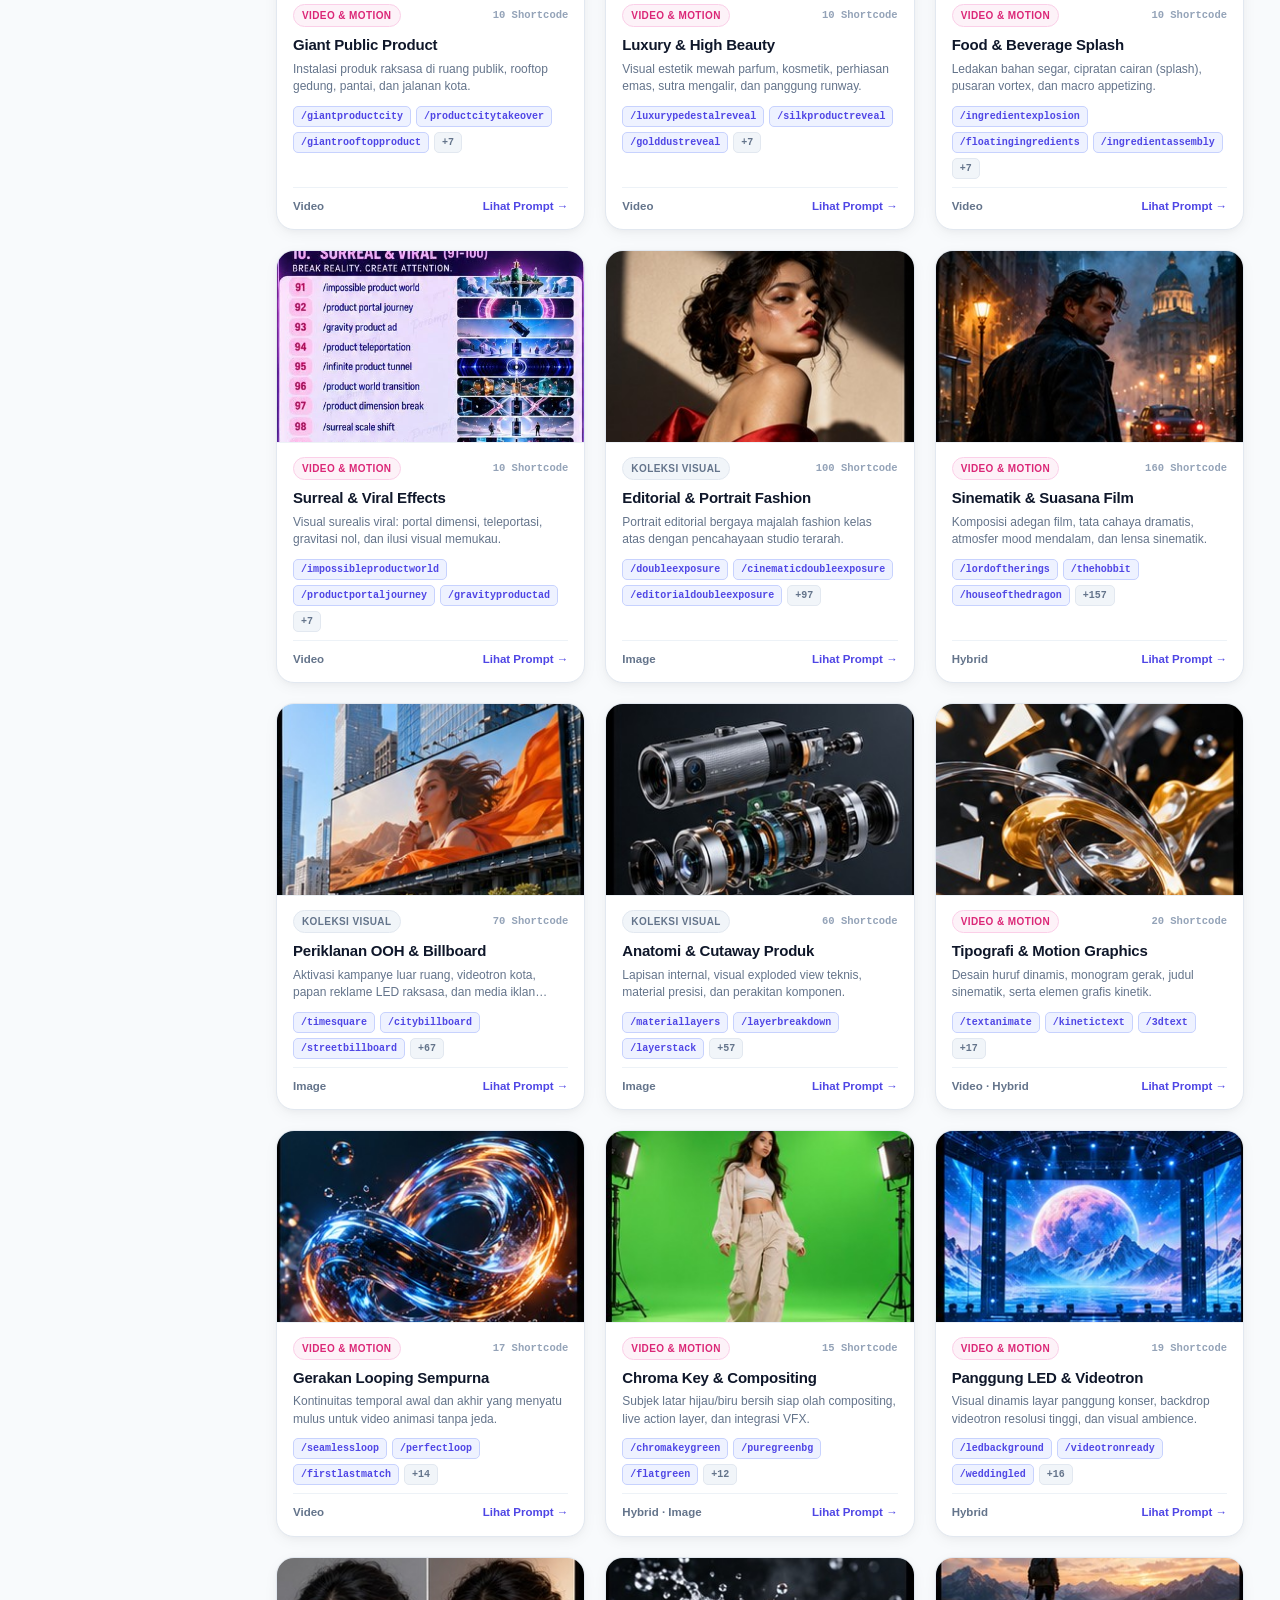
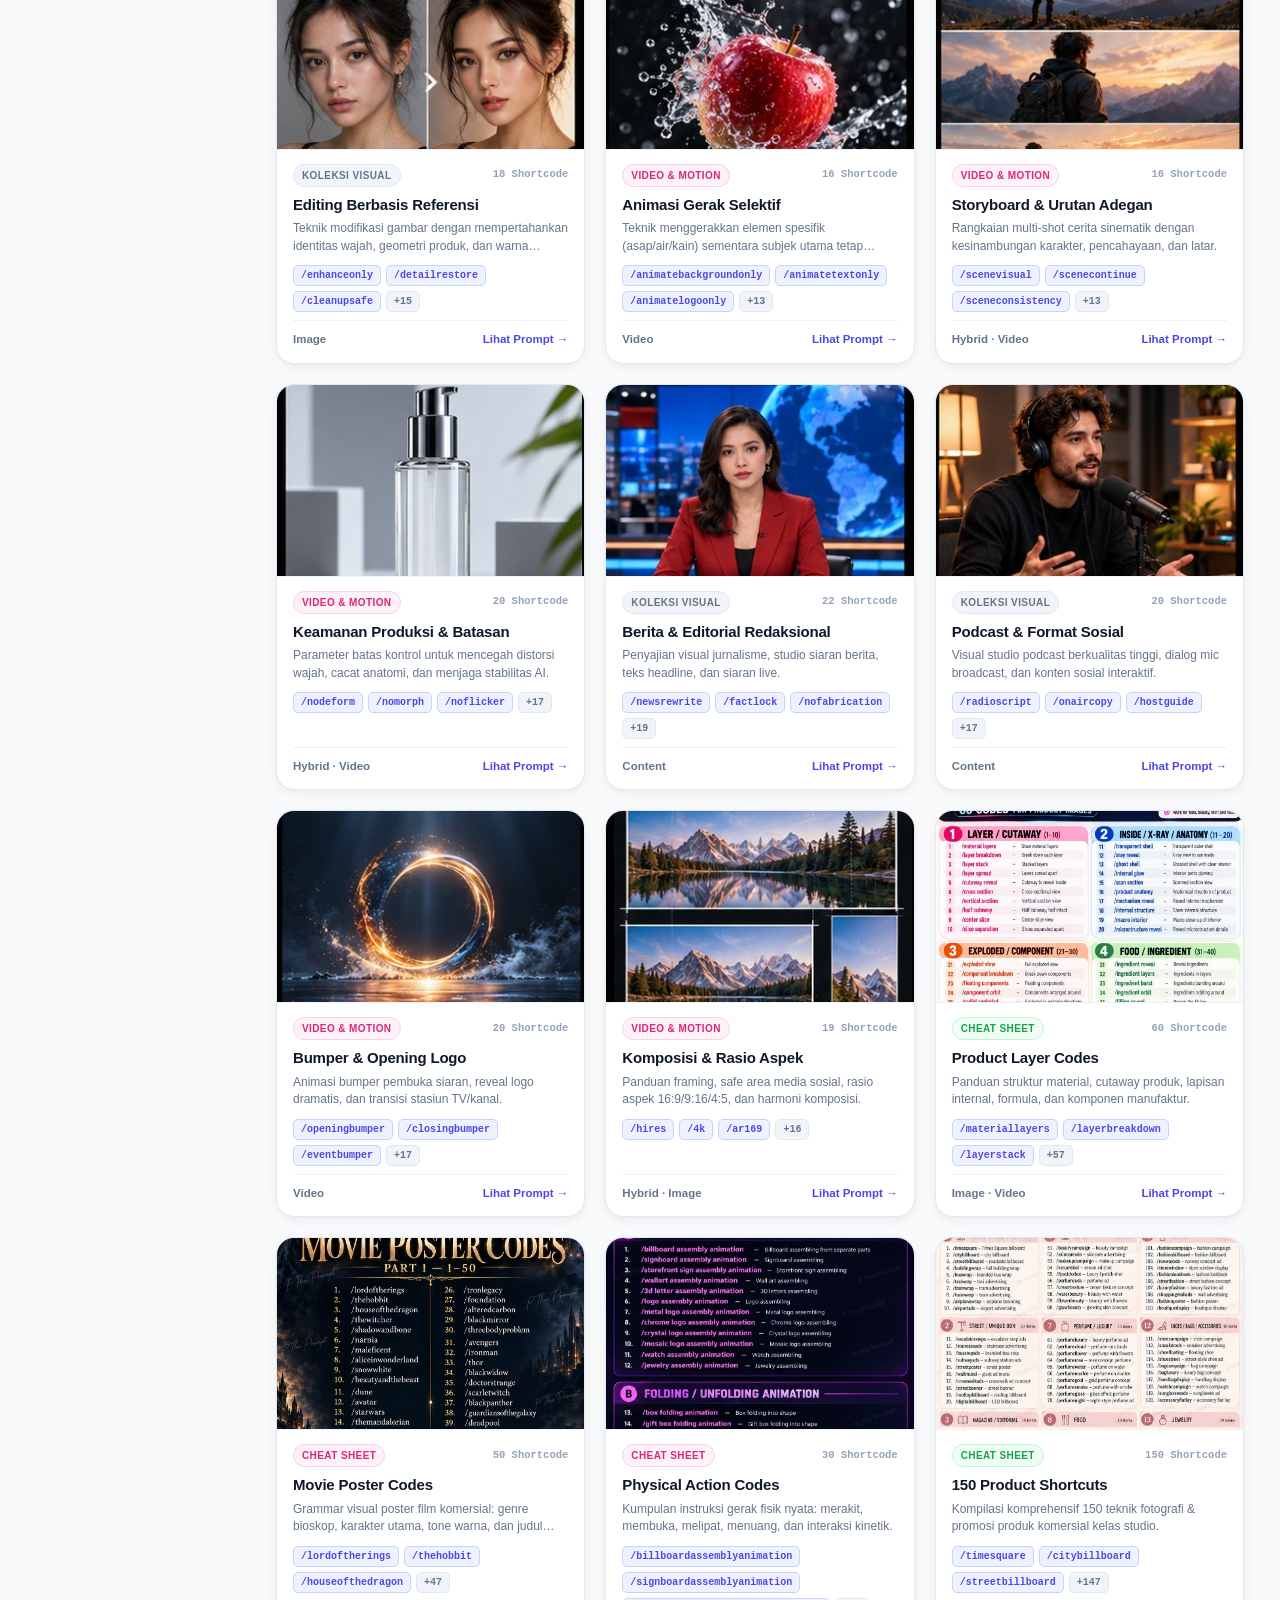
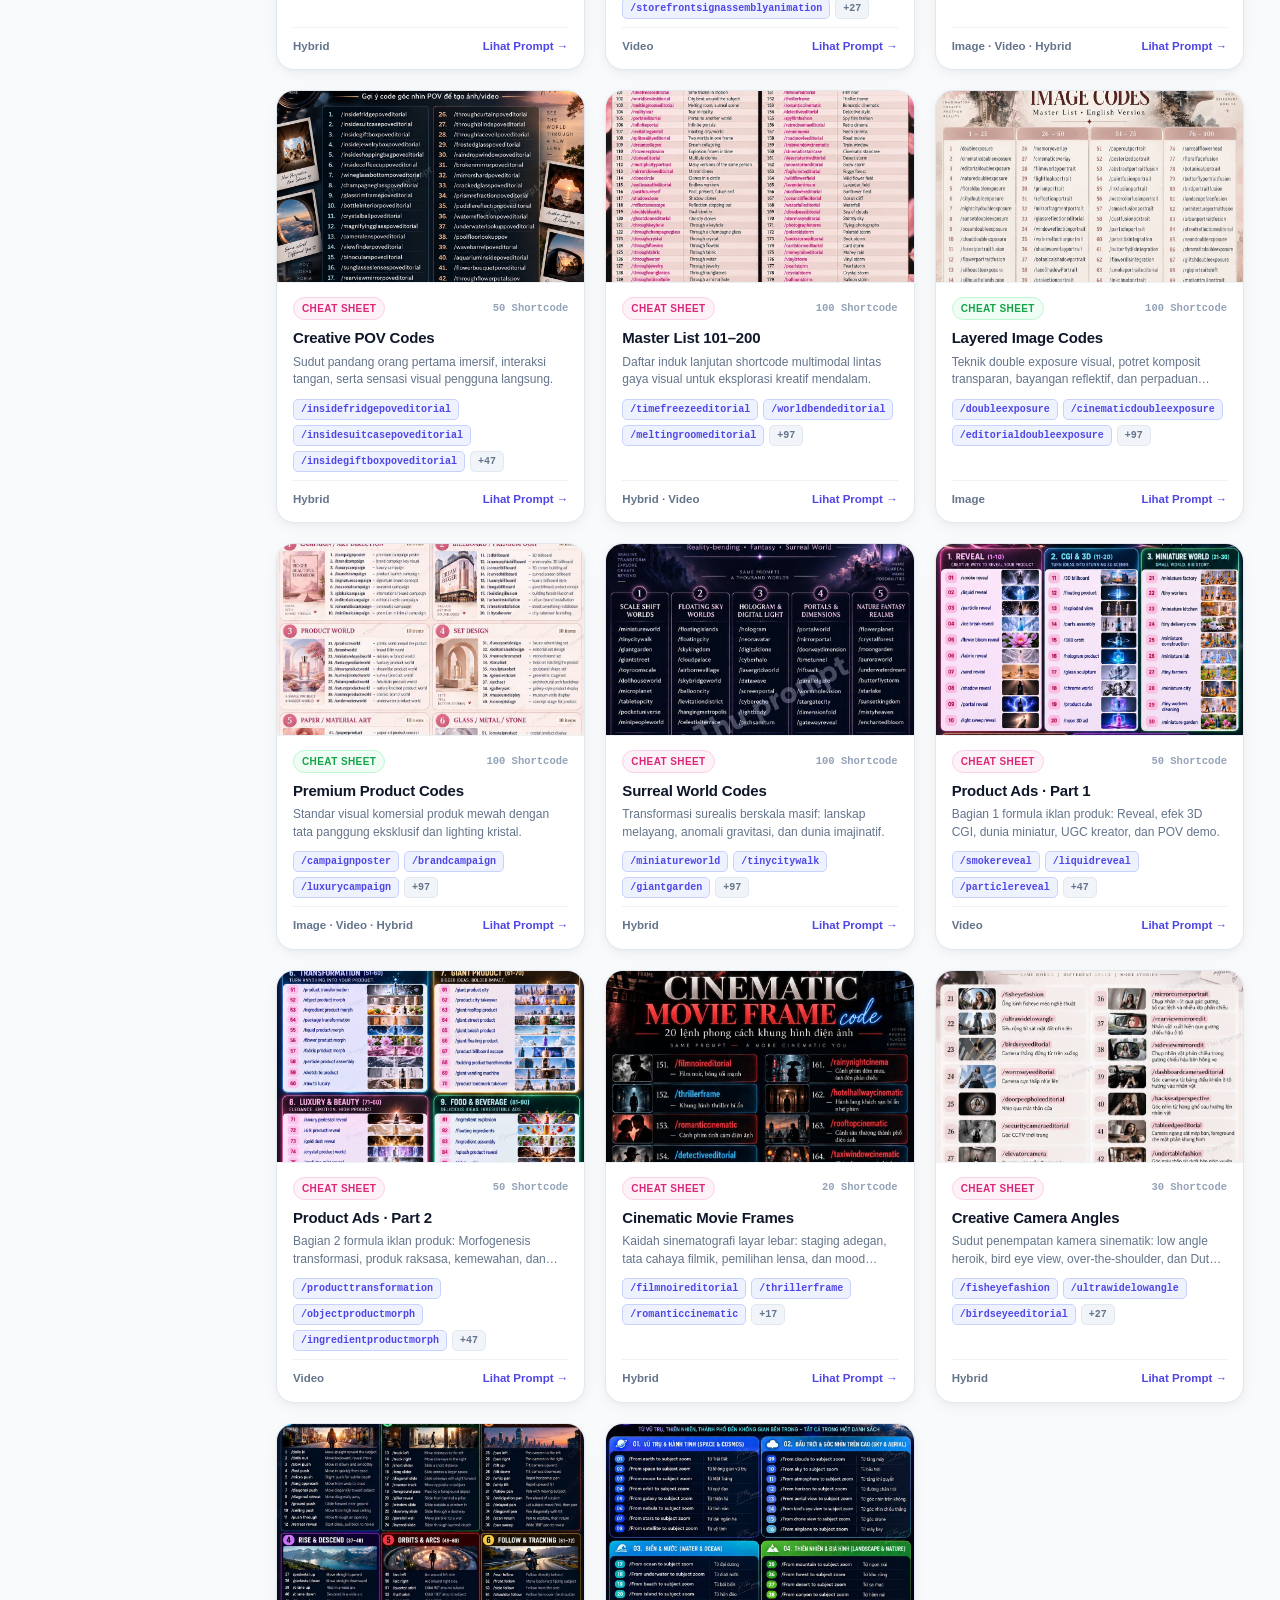
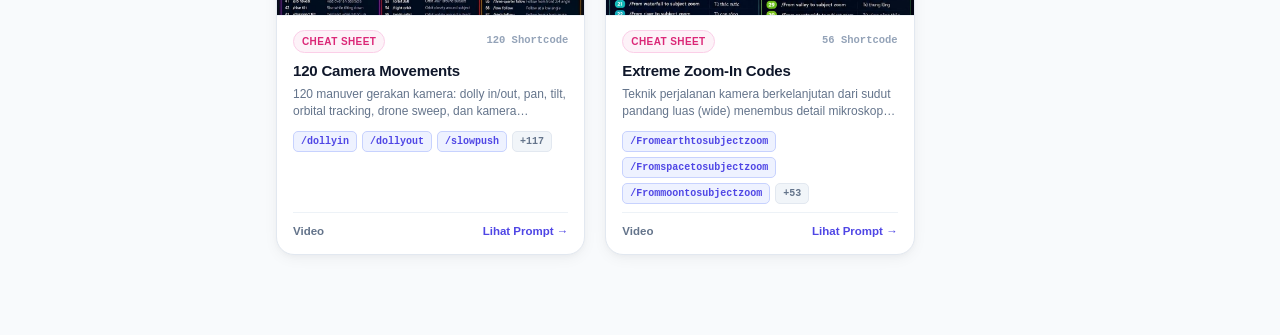
==== commit 96318e56: "feat: rapikan cover thumbnail informatif, perbarui menu Video & Motion, serta icon profesional" ====
--- a/index.html
+++ b/index.html
@@ -1,31 +1,63 @@
 <!doctype html>
-<html lang="id" data-theme="dark">
+<html lang="id" data-theme="light">
 <head>
   <meta charset="utf-8">
   <meta name="viewport" content="width=device-width, initial-scale=1, viewport-fit=cover">
   <title>Kamus Shortcode Prompt Pro — Pustaka Visual & Prompt Studio</title>
   <meta name="description" content="Pustaka visual interaktif 1.322 shortcode prompt AI profesional. Cari, jelajahi, sesuaikan subjek, dan susun prompt siap pakai untuk video & gambar.">
-  <meta name="theme-color" content="#090d16">
+  <meta name="theme-color" content="#ffffff">
   
   <!-- Stylesheet Modern Pro -->
   <link rel="stylesheet" href="./app-pro.css">
   
   <!-- Favicon SVG Ringan -->
-  <link rel="icon" href="data:image/svg+xml,<svg xmlns='http://www.w3.org/2000/svg' viewBox='0 0 24 24'><rect width='24' height='24' rx='7' fill='%23dc2743'/><text x='12' y='16' font-size='12' font-weight='900' fill='%23fff' text-anchor='middle'>P+</text></svg>">
+  <link rel="icon" href="data:image/svg+xml,<svg xmlns='http://www.w3.org/2000/svg' viewBox='0 0 24 24'><rect width='24' height='24' rx='7' fill='%234f46e5'/><text x='12' y='16' font-size='12' font-weight='900' fill='%23fff' text-anchor='middle'>P+</text></svg>">
 </head>
 <body>
 
-  <!-- SVG Symbols Dictionary -->
+  <!-- SVG Symbols Dictionary (Profesional & Modern Feather/Lucide Style) -->
   <svg width="0" height="0" style="position:absolute; display:none;" aria-hidden="true">
-    <symbol id="icon-home" viewBox="0 0 24 24"><path d="M3 11 12 3l9 8v10h-6v-6H9v6H3Z" fill="none" stroke="currentColor" stroke-linecap="round" stroke-linejoin="round"/></symbol>
-    <symbol id="icon-search" viewBox="0 0 24 24"><circle cx="11" cy="11" r="7" fill="none" stroke="currentColor" stroke-linecap="round" stroke-linejoin="round"/><path d="m20 20-4-4" fill="none" stroke="currentColor" stroke-linecap="round" stroke-linejoin="round"/></symbol>
-    <symbol id="icon-reels" viewBox="0 0 24 24"><rect x="3" y="3" width="18" height="18" rx="5" fill="none" stroke="currentColor" stroke-linecap="round" stroke-linejoin="round"/><path d="m8 3 4 5m2-5 4 5M9 12l6 4-6 4Z" fill="none" stroke="currentColor" stroke-linecap="round" stroke-linejoin="round"/></symbol>
-    <symbol id="icon-grid" viewBox="0 0 24 24"><rect x="3" y="3" width="7" height="7" rx="1.5" fill="none" stroke="currentColor"/><rect x="14" y="3" width="7" height="7" rx="1.5" fill="none" stroke="currentColor"/><rect x="3" y="14" width="7" height="7" rx="1.5" fill="none" stroke="currentColor"/><rect x="14" y="14" width="7" height="7" rx="1.5" fill="none" stroke="currentColor"/></symbol>
-    <symbol id="icon-explorer" viewBox="0 0 24 24"><path d="M4 19.5v-15A2.5 2.5 0 0 1 6.5 2H20v20H6.5a2.5 2.5 0 0 1-2.5-2.5Z" fill="none" stroke="currentColor"/><path d="M6 6h10M6 10h10M6 14h6" fill="none" stroke="currentColor"/></symbol>
-    <symbol id="icon-save" viewBox="0 0 24 24"><path d="M19 21l-7-5-7 5V5a2 2 0 0 1 2-2h10a2 2 0 0 1 2 2z" fill="none" stroke="currentColor" stroke-linecap="round" stroke-linejoin="round"/></symbol>
-    <symbol id="icon-plus" viewBox="0 0 24 24"><path d="M12 5v14M5 12h14" fill="none" stroke="currentColor" stroke-linecap="round" stroke-linejoin="round"/></symbol>
-    <symbol id="icon-sparkle" viewBox="0 0 24 24"><path d="m12 3-1.9 5.8a2 2 0 0 1-1.3 1.3L3 12l5.8 1.9a2 2 0 0 1 1.3 1.3L12 21l1.9-5.8a2 2 0 0 1 1.3-1.3L21 12l-5.8-1.9a2 2 0 0 1-1.3-1.3L12 3z" fill="none" stroke="currentColor"/></symbol>
-    <symbol id="icon-copy" viewBox="0 0 24 24"><rect x="9" y="9" width="13" height="13" rx="2" fill="none" stroke="currentColor"/><path d="M5 15H4a2 2 0 0 1-2-2V4a2 2 0 0 1 2-2h9a2 2 0 0 1 2 2v1" fill="none" stroke="currentColor"/></symbol>
+    <symbol id="icon-home" viewBox="0 0 24 24">
+      <path d="M3 9.5L12 3l9 6.5V20a1 1 0 0 1-1 1h-5v-6h-6v6H4a1 1 0 0 1-1-1V9.5z" fill="none" stroke="currentColor" stroke-width="2" stroke-linecap="round" stroke-linejoin="round"/>
+    </symbol>
+    <symbol id="icon-video" viewBox="0 0 24 24">
+      <polygon points="23 7 16 12 23 17 23 7" fill="none" stroke="currentColor" stroke-width="2" stroke-linecap="round" stroke-linejoin="round"/>
+      <rect x="1" y="5" width="15" height="14" rx="3" fill="none" stroke="currentColor" stroke-width="2" stroke-linecap="round" stroke-linejoin="round"/>
+    </symbol>
+    <symbol id="icon-search" viewBox="0 0 24 24">
+      <circle cx="11" cy="11" r="7" fill="none" stroke="currentColor" stroke-width="2"/>
+      <path d="m20 20-4-4" fill="none" stroke="currentColor" stroke-width="2" stroke-linecap="round"/>
+    </symbol>
+    <symbol id="icon-grid" viewBox="0 0 24 24">
+      <rect x="3" y="3" width="7" height="7" rx="1.5" fill="none" stroke="currentColor" stroke-width="2"/>
+      <rect x="14" y="3" width="7" height="7" rx="1.5" fill="none" stroke="currentColor" stroke-width="2"/>
+      <rect x="3" y="14" width="7" height="7" rx="1.5" fill="none" stroke="currentColor" stroke-width="2"/>
+      <rect x="14" y="14" width="7" height="7" rx="1.5" fill="none" stroke="currentColor" stroke-width="2"/>
+    </symbol>
+    <symbol id="icon-explorer" viewBox="0 0 24 24">
+      <path d="M4 19.5v-15A2.5 2.5 0 0 1 6.5 2H20v20H6.5a2.5 2.5 0 0 1-2.5-2.5Z" fill="none" stroke="currentColor" stroke-width="2"/>
+      <path d="M6 6h10M6 10h10M6 14h6" fill="none" stroke="currentColor" stroke-width="2" stroke-linecap="round"/>
+    </symbol>
+    <symbol id="icon-save" viewBox="0 0 24 24">
+      <path d="M19 21l-7-4-7 4V5a2 2 0 0 1 2-2h10a2 2 0 0 1 2 2v16z" fill="none" stroke="currentColor" stroke-width="2" stroke-linecap="round" stroke-linejoin="round"/>
+    </symbol>
+    <symbol id="icon-sparkle" viewBox="0 0 24 24">
+      <path d="m12 3-1.9 5.8a2 2 0 0 1-1.3 1.3L3 12l5.8 1.9a2 2 0 0 1 1.3 1.3L12 21l1.9-5.8a2 2 0 0 1 1.3-1.3L21 12l-5.8-1.9a2 2 0 0 1-1.3-1.3L12 3z" fill="none" stroke="currentColor" stroke-width="2" stroke-linejoin="round"/>
+    </symbol>
+    <symbol id="icon-copy" viewBox="0 0 24 24">
+      <rect x="9" y="9" width="13" height="13" rx="2" fill="none" stroke="currentColor" stroke-width="2"/>
+      <path d="M5 15H4a2 2 0 0 1-2-2V4a2 2 0 0 1 2-2h9a2 2 0 0 1 2 2v1" fill="none" stroke="currentColor" stroke-width="2"/>
+    </symbol>
+    <symbol id="icon-zoom" viewBox="0 0 24 24">
+      <circle cx="11" cy="11" r="7" fill="none" stroke="currentColor" stroke-width="2"/>
+      <path d="m20 20-4-4" fill="none" stroke="currentColor" stroke-width="2" stroke-linecap="round"/>
+      <line x1="11" y1="8" x2="11" y2="14" stroke="currentColor" stroke-width="2" stroke-linecap="round"/>
+      <line x1="8" y1="11" x2="14" y2="11" stroke="currentColor" stroke-width="2" stroke-linecap="round"/>
+    </symbol>
+    <symbol id="icon-tag" viewBox="0 0 24 24">
+      <path d="M20.59 13.41l-7.17 7.17a2 2 0 0 1-2.83 0L2 12V2h10l8.59 8.59a2 2 0 0 1 0 2.82z" fill="none" stroke="currentColor" stroke-width="2"/>
+      <circle cx="7" cy="7" r="1.5" fill="currentColor"/>
+    </symbol>
   </svg>
 
   <div class="app-layout">
@@ -41,24 +73,24 @@
       </div>
 
       <nav class="sidebar-nav">
-        <button class="nav-link active" data-view="feed" title="Beranda Visual">
+        <button class="nav-link active" data-view="feed" title="Beranda Galeri Visual">
           <svg class="icon"><use href="#icon-home"/></svg>
           <span class="nav-label">Beranda</span>
         </button>
-        <button class="nav-link" data-view="reels" title="Reels & Motion Visual">
-          <svg class="icon"><use href="#icon-reels"/></svg>
-          <span class="nav-label">Reels</span>
-        </button>
-        <button class="nav-link" data-view="explorer" title="Jelajahi 1.322 Shortcode">
+        <button class="nav-link" data-view="motion" title="Video & Motion Visual (Veo, Runway, Sora)">
+          <svg class="icon"><use href="#icon-video"/></svg>
+          <span class="nav-label">Video & Motion</span>
+        </button>
+        <button class="nav-link" data-view="explorer" title="Jelajahi 1.322 Shortcode Lengkap">
           <svg class="icon"><use href="#icon-explorer"/></svg>
           <span class="nav-label">Kamus 1.322</span>
           <span class="badge-count">1.322</span>
         </button>
-        <button class="nav-link" data-view="composer" title="Prompt Studio / Composer">
+        <button class="nav-link" data-view="composer" title="Prompt Studio / Peramu Prompt">
           <svg class="icon"><use href="#icon-sparkle"/></svg>
           <span class="nav-label">Prompt Studio</span>
         </button>
-        <button class="nav-link" data-view="saved" title="Kelompok Tersimpan">
+        <button class="nav-link" data-view="saved" title="Kelompok & Kode Tersimpan">
           <svg class="icon"><use href="#icon-save"/></svg>
           <span class="nav-label">Tersimpan</span>
           <span class="badge-count" id="savedNavBadge">0</span>
@@ -116,7 +148,7 @@
               </div>
 
               <div class="profile-bio">
-                <b>Pustaka Visual & Shortcode Prompt Multimodal</b>
+                <b>Pustaka Visual & Generator Prompt Multimodal</b>
                 Pilih gaya visual, sesuaikan nama subjek secara langsung, dan salin prompt berstandar industri untuk Midjourney, Veo, Stable Diffusion, dan ChatGPT.
               </div>
             </div>
@@ -146,9 +178,9 @@
             <svg class="icon"><use href="#icon-grid"/></svg>
             Postingan
           </button>
-          <button class="view-tab" data-view="reels">
-            <svg class="icon"><use href="#icon-reels"/></svg>
-            Reels
+          <button class="view-tab" data-view="motion">
+            <svg class="icon"><use href="#icon-video"/></svg>
+            Video & Motion
           </button>
           <button class="view-tab" data-view="explorer">
             <svg class="icon"><use href="#icon-explorer"/></svg>
@@ -164,7 +196,7 @@
           </button>
         </nav>
 
-        <!-- SECTION 1: FEED GRID (Postingan / Reels / Saved) -->
+        <!-- SECTION 1: FEED GRID (Postingan / Motion / Saved) -->
         <section id="feedSection">
           <div class="groups-feed" id="feedGrid"></div>
         </section>
@@ -194,7 +226,7 @@
             <!-- Left Config Panel -->
             <div class="composer-panel">
               <h3>
-                <svg style="width:20px;height:20px;color:#818cf8;" viewBox="0 0 24 24"><use href="#icon-sparkle"/></svg>
+                <svg style="width:20px;height:20px;color:var(--primary);" viewBox="0 0 24 24"><use href="#icon-sparkle"/></svg>
                 Peramu Brief Prompt
               </h3>
               
@@ -228,7 +260,7 @@
                 <div class="form-group">
                   <label class="form-label" for="composerRatio">Rasio Aspek</label>
                   <select class="form-select" id="composerRatio">
-                    <option value="16:9">16:9 (Lanskap)</option>
+                    <option value="16:9">16:9 (Lanskap Sinematik)</option>
                     <option value="9:16">9:16 (Vertikal / Reels)</option>
                     <option value="1:1">1:1 (Persegi)</option>
                     <option value="4:5">4:5 (Feed Portrait)</option>
@@ -265,7 +297,7 @@
             <!-- Right Output Panel -->
             <div class="composer-panel">
               <h3>
-                <svg style="width:20px;height:20px;color:#38bdf8;" viewBox="0 0 24 24"><use href="#icon-copy"/></svg>
+                <svg style="width:20px;height:20px;color:var(--primary);" viewBox="0 0 24 24"><use href="#icon-copy"/></svg>
                 Prompt Terpadu Siap Pakai
               </h3>
               <textarea class="composer-output-box" id="composerOutput" readonly></textarea>
@@ -287,9 +319,9 @@
         <svg class="icon"><use href="#icon-home"/></svg>
         <span>Beranda</span>
       </button>
-      <button class="bottom-nav-btn" data-view="reels">
-        <svg class="icon"><use href="#icon-reels"/></svg>
-        <span>Reels</span>
+      <button class="bottom-nav-btn" data-view="motion">
+        <svg class="icon"><use href="#icon-video"/></svg>
+        <span>Motion</span>
       </button>
       <button class="bottom-nav-btn" data-view="explorer">
         <svg class="icon"><use href="#icon-explorer"/></svg>
@@ -306,11 +338,11 @@
     </nav>
   </div>
 
-  <!-- MODAL DIALOG (Instagram Post Detail & Galeri Multi-Shot) -->
+  <!-- MODAL DIALOG (Detail Kelompok & Galeri Gambar Bersih) -->
   <div class="modal-overlay" id="modalOverlay" role="dialog" aria-modal="true" aria-labelledby="modalGroupTitle">
     <div class="modal-dialog">
       
-      <!-- Sisi Kiri: Galeri Hasil & Inspirasi Visual -->
+      <!-- Sisi Kiri: Galeri Hasil & Inspirasi Visual yang Bersih & Utuh -->
       <div class="modal-media-side">
         <div class="modal-gallery-grid" id="modalGalleryGrid"></div>
       </div>
@@ -334,7 +366,7 @@
         <!-- Live Subject Replacer Bar -->
         <div class="modal-subject-bar">
           <span class="subject-label">Subjek:</span>
-          <input type="text" class="subject-input" id="modalSubjectInput" placeholder="Ketik nama produk atau subjek Anda...">
+          <input type="text" class="subject-input" id="modalSubjectInput" placeholder="Ketik nama produk atau subjek Anda..." aria-label="Subjek kustom untuk prompt">
         </div>
 
         <!-- Scrollable Shortcode List -->
@@ -353,6 +385,13 @@
     </div>
   </div>
 
+  <!-- Lightbox Modal untuk Melihat Gambar / Poster Resolusi Penuh -->
+  <div class="lightbox-overlay" id="lightboxOverlay" role="dialog" aria-modal="true">
+    <button class="lightbox-close" id="lightboxClose" aria-label="Tutup Tampilan Penuh">×</button>
+    <img class="lightbox-img" id="lightboxImg" alt="Gambar resolusi penuh">
+    <div class="lightbox-caption" id="lightboxCaption"></div>
+  </div>
+
   <!-- Toast Notification Container -->
   <div class="toast-notice" id="toastNotice"></div>
 
--- a/app-pro.css
+++ b/app-pro.css
@@ -1,6 +1,6 @@
 /* ==========================================================================
-   KAMUS SHORTCODE PROMPT - CLEAN & BRIGHT DESIGN SYSTEM
-   Style: Apple / Stripe / Vercel Ultra-Clean Light Aesthetic
+   KAMUS SHORTCODE PROMPT - CLEAN & BRIGHT DESIGN SYSTEM (PRO STUDIO)
+   Style: Apple / Stripe Ultra-Clean Light Aesthetic
    Zero text clutter, high legibility, professional spacing & modern SVG icons
    ========================================================================== */
 
@@ -248,7 +248,7 @@
   top: 0;
   z-index: 40;
   height: var(--header-h);
-  background: rgba(255, 255, 255, 0.92);
+  background: rgba(255, 255, 255, 0.94);
   backdrop-filter: blur(12px);
   -webkit-backdrop-filter: blur(12px);
   border-bottom: 1px solid var(--border);
@@ -262,21 +262,21 @@
   background: var(--bg-surface);
   border: 1px solid var(--border);
   border-radius: var(--radius-xl);
-  padding: 28px 32px;
+  padding: 26px 30px;
   margin-bottom: 24px;
   box-shadow: var(--shadow-subtle);
 }
 
 .profile-grid {
   display: grid;
-  grid-template-columns: 110px minmax(0, 1fr);
-  gap: 28px;
+  grid-template-columns: 100px minmax(0, 1fr);
+  gap: 26px;
   align-items: center;
 }
 
 .avatar-ring {
-  width: 100px;
-  height: 100px;
+  width: 94px;
+  height: 94px;
   border-radius: 50%;
   padding: 3px;
   background: var(--ig-ring);
@@ -291,7 +291,7 @@
   display: flex;
   align-items: center;
   justify-content: center;
-  font-size: 28px;
+  font-size: 26px;
   font-weight: 800;
   color: var(--primary);
   border: 3px solid #ffffff;
@@ -300,7 +300,7 @@
 .profile-info {
   display: flex;
   flex-direction: column;
-  gap: 12px;
+  gap: 10px;
   min-width: 0;
 }
 
@@ -312,7 +312,7 @@
 }
 
 .profile-username {
-  font-size: 22px;
+  font-size: 20px;
   font-weight: 800;
   color: var(--text-main);
   letter-spacing: -0.4px;
@@ -367,48 +367,48 @@
 
 .profile-stats {
   display: flex;
-  gap: 12px;
+  gap: 10px;
   flex-wrap: wrap;
 }
 
 .stat-chip {
   background: var(--bg-surface-subtle);
   border: 1px solid var(--border);
-  padding: 6px 14px;
+  padding: 5px 12px;
   border-radius: 999px;
+  font-size: 12.5px;
+  color: var(--text-muted);
+  display: flex;
+  align-items: center;
+  gap: 5px;
+}
+
+.stat-chip b {
+  color: var(--text-main);
+  font-weight: 800;
+}
+
+.profile-bio {
   font-size: 13px;
   color: var(--text-muted);
-  display: flex;
-  align-items: center;
-  gap: 6px;
-}
-
-.stat-chip b {
-  color: var(--text-main);
-  font-weight: 800;
-}
-
-.profile-bio {
-  font-size: 13.5px;
-  color: var(--text-muted);
-  line-height: 1.55;
+  line-height: 1.5;
   border-top: 1px solid var(--border-subtle);
-  padding-top: 10px;
+  padding-top: 8px;
 }
 
 /* Stories / Highlights Carousel */
 .stories-section {
   position: relative;
-  margin-bottom: 24px;
+  margin-bottom: 22px;
   background: var(--bg-surface);
   border: 1px solid var(--border);
   border-radius: var(--radius-lg);
-  padding: 14px 18px;
+  padding: 12px 16px;
 }
 
 .stories-carousel {
   display: flex;
-  gap: 18px;
+  gap: 16px;
   overflow-x: auto;
   scroll-behavior: smooth;
   scrollbar-width: none;
@@ -426,23 +426,23 @@
   display: flex;
   flex-direction: column;
   align-items: center;
-  gap: 7px;
-  width: 72px;
-  min-width: 72px;
+  gap: 6px;
+  width: 70px;
+  min-width: 70px;
   background: transparent;
   cursor: pointer;
 }
 
 .story-ring {
-  width: 66px;
-  height: 66px;
+  width: 64px;
+  height: 64px;
   border-radius: 50%;
   padding: 2.5px;
   background: var(--ig-ring);
   display: flex;
   align-items: center;
   justify-content: center;
-  box-shadow: 0 2px 6px rgba(0, 0, 0, 0.06);
+  box-shadow: 0 2px 6px rgba(0, 0, 0, 0.05);
 }
 
 .story-thumb {
@@ -564,7 +564,7 @@
   display: flex;
   border-bottom: 1px solid var(--border);
   margin-bottom: 24px;
-  gap: 28px;
+  gap: 24px;
   justify-content: center;
 }
 
@@ -596,7 +596,10 @@
   height: 17px;
 }
 
-/* Groups Feed - Zero Text Clutter */
+/* ==========================================================================
+   ENHANCED PROFESSIONAL COVER THUMBNAILS (Feed Grid)
+   ========================================================================== */
+
 .groups-feed {
   display: grid;
   grid-template-columns: repeat(3, 1fr);
@@ -616,7 +619,7 @@
 }
 
 .group-post-card:hover {
-  transform: translateY(-4px);
+  transform: translateY(-3px);
   box-shadow: var(--shadow-card-hover);
   border-color: #cbd5e1;
 }
@@ -627,47 +630,59 @@
   aspect-ratio: 16 / 10;
   overflow: hidden;
   background: #f1f5f9;
+  border-bottom: 1px solid var(--border-subtle);
 }
 
 .group-card-img {
   width: 100%;
   height: 100%;
   object-fit: cover;
+  object-position: center 20%;
   display: block;
-  transition: transform 0.3s ease;
+  transition: transform 0.35s cubic-bezier(0.16, 1, 0.3, 1);
 }
 
 .group-post-card:hover .group-card-img {
   transform: scale(1.05);
 }
 
-.card-top-tag {
-  position: absolute;
-  top: 10px;
-  left: 10px;
-  background: rgba(255, 255, 255, 0.94);
-  backdrop-filter: blur(6px);
-  color: var(--text-main);
-  padding: 3px 8px;
-  border-radius: 6px;
-  font-size: 10.5px;
+.card-meta-row {
+  display: flex;
+  align-items: center;
+  justify-content: space-between;
+  gap: 8px;
+  margin-bottom: 2px;
+}
+
+.card-pill-tag {
+  font-size: 10px;
   font-weight: 750;
-  box-shadow: 0 2px 6px rgba(0, 0, 0, 0.08);
-}
-
-.card-code-count {
-  position: absolute;
-  top: 10px;
-  right: 10px;
-  background: rgba(15, 23, 42, 0.85);
-  color: #ffffff;
+  text-transform: uppercase;
+  letter-spacing: 0.04em;
   padding: 3px 8px;
   border-radius: 999px;
-  font-size: 10px;
-  font-weight: 750;
-  display: flex;
-  align-items: center;
-  gap: 4px;
+  background: var(--bg-surface-subtle);
+  color: var(--text-muted);
+  border: 1px solid var(--border);
+}
+
+.card-pill-tag.motion {
+  background: #fdf2f8;
+  color: #db2777;
+  border-color: #fbcfe8;
+}
+
+.card-pill-tag.ref {
+  background: #f0fdf4;
+  color: #16a34a;
+  border-color: #bbf7d0;
+}
+
+.card-pill-count {
+  font-family: var(--font-mono);
+  font-size: 10.5px;
+  font-weight: 700;
+  color: var(--text-dim);
 }
 
 .card-body {
@@ -683,6 +698,7 @@
   font-weight: 800;
   color: var(--text-main);
   line-height: 1.3;
+  letter-spacing: -0.2px;
 }
 
 .card-desc {
@@ -693,6 +709,33 @@
   -webkit-line-clamp: 2;
   -webkit-box-orient: vertical;
   overflow: hidden;
+  min-height: 35px;
+}
+
+/* Sample Shortcode Chips (Informatif, Teratur, Bebas Penumpukan Teks) */
+.card-samples-row {
+  display: flex;
+  flex-wrap: wrap;
+  gap: 5px;
+  margin: 4px 0 2px;
+}
+
+.card-code-chip {
+  font-family: var(--font-mono);
+  font-size: 10px;
+  font-weight: 750;
+  background: var(--primary-light);
+  color: var(--primary);
+  border: 1px solid #c7d2fe;
+  padding: 2px 7px;
+  border-radius: 5px;
+  white-space: nowrap;
+}
+
+.card-code-chip.more {
+  background: #f1f5f9;
+  color: var(--text-muted);
+  border-color: #e2e8f0;
 }
 
 .card-footer {
@@ -706,12 +749,25 @@
   color: var(--text-dim);
 }
 
+.card-media-label {
+  display: flex;
+  align-items: center;
+  gap: 5px;
+  font-weight: 600;
+  color: var(--text-muted);
+}
+
 .card-action-hint {
-  font-weight: 700;
+  font-weight: 750;
   color: var(--primary);
   display: flex;
   align-items: center;
   gap: 4px;
+  transition: transform 0.2s ease;
+}
+
+.group-post-card:hover .card-action-hint {
+  transform: translateX(3px);
 }
 
 /* Granular Explorer View */
@@ -934,7 +990,7 @@
   color: var(--primary);
   font-family: var(--font-mono);
   font-size: 11.5px;
-  font-weight: 700;
+  font-weight: 750;
 }
 
 .selected-tag-remove {
@@ -962,7 +1018,10 @@
   outline: none;
 }
 
-/* Modal Dialog Clean White */
+/* ==========================================================================
+   MODAL DIALOG & CLEAN GALLERY DISPLAY
+   ========================================================================== */
+
 .modal-overlay {
   position: fixed;
   inset: 0;
@@ -981,21 +1040,21 @@
 }
 
 .modal-dialog {
-  width: min(1160px, 96vw);
+  width: min(1180px, 96vw);
   height: min(840px, 92vh);
   background: #ffffff;
   border: 1px solid var(--border);
   border-radius: var(--radius-xl);
   box-shadow: var(--shadow-modal);
   display: grid;
-  grid-template-columns: 52% 48%;
+  grid-template-columns: 50% 50%;
   overflow: hidden;
 }
 
-/* Modal Media Side (Clean Grey Background) */
+/* Modal Media Side (Clean & Fully Visible Images) */
 .modal-media-side {
   background: var(--bg-surface-subtle);
-  padding: 18px;
+  padding: 16px;
   display: flex;
   flex-direction: column;
   min-width: 0;
@@ -1018,6 +1077,10 @@
   background: #ffffff;
   border: 1px solid var(--border);
   box-shadow: var(--shadow-subtle);
+  display: flex;
+  align-items: center;
+  justify-content: center;
+  cursor: zoom-in;
 }
 
 .gallery-shot:first-child {
@@ -1027,22 +1090,38 @@
 .gallery-shot img {
   width: 100%;
   height: 100%;
-  object-fit: cover;
+  object-fit: contain;
+  background: #ffffff;
   display: block;
 }
 
 .gallery-tag {
   position: absolute;
-  top: 10px;
-  left: 10px;
+  top: 8px;
+  left: 8px;
   padding: 3px 8px;
   border-radius: 999px;
-  background: rgba(255, 255, 255, 0.92);
+  background: rgba(255, 255, 255, 0.95);
   color: var(--text-main);
   font-size: 10px;
   font-weight: 800;
   text-transform: uppercase;
   box-shadow: 0 1px 4px rgba(0, 0, 0, 0.08);
+  border: 1px solid rgba(226, 232, 240, 0.8);
+}
+
+.gallery-zoom-hint {
+  position: absolute;
+  top: 8px;
+  right: 8px;
+  background: rgba(15, 23, 42, 0.75);
+  color: #ffffff;
+  padding: 4px 6px;
+  border-radius: 6px;
+  font-size: 10px;
+  display: flex;
+  align-items: center;
+  gap: 4px;
 }
 
 .gallery-caption {
@@ -1050,7 +1129,7 @@
   left: 0;
   right: 0;
   bottom: 0;
-  padding: 20px 10px 8px;
+  padding: 16px 10px 6px;
   background: linear-gradient(transparent, rgba(15, 23, 42, 0.82));
   color: #fff;
   font-size: 11px;
@@ -1281,6 +1360,64 @@
   align-items: center;
   flex-shrink: 0;
   background: #ffffff;
+}
+
+/* Lightbox Modal (Full Resolution Image Viewer) */
+.lightbox-overlay {
+  position: fixed;
+  inset: 0;
+  z-index: 150;
+  background: rgba(15, 23, 42, 0.92);
+  display: none;
+  align-items: center;
+  justify-content: center;
+  padding: 24px;
+}
+
+.lightbox-overlay.open {
+  display: flex;
+}
+
+.lightbox-img {
+  max-width: 95vw;
+  max-height: 90vh;
+  object-fit: contain;
+  border-radius: 8px;
+  box-shadow: 0 20px 50px rgba(0, 0, 0, 0.5);
+  background: #ffffff;
+}
+
+.lightbox-close {
+  position: fixed;
+  top: 20px;
+  right: 24px;
+  width: 40px;
+  height: 40px;
+  border-radius: 50%;
+  background: rgba(255, 255, 255, 0.2);
+  color: #ffffff;
+  font-size: 26px;
+  cursor: pointer;
+  display: flex;
+  align-items: center;
+  justify-content: center;
+}
+
+.lightbox-close:hover {
+  background: rgba(255, 255, 255, 0.4);
+}
+
+.lightbox-caption {
+  position: fixed;
+  bottom: 24px;
+  left: 50%;
+  transform: translateX(-50%);
+  background: rgba(0, 0, 0, 0.75);
+  color: #ffffff;
+  padding: 6px 16px;
+  border-radius: 999px;
+  font-size: 13px;
+  font-weight: 600;
 }
 
 /* Toast Notice */
@@ -1390,17 +1527,14 @@
     padding: 4px 8px;
   }
   .groups-feed {
-    grid-template-columns: repeat(2, 1fr);
-    gap: 10px;
+    grid-template-columns: repeat(1, 1fr);
+    gap: 14px;
   }
   .card-body {
-    padding: 10px 12px;
+    padding: 12px 14px;
   }
   .card-title {
-    font-size: 13px;
-  }
-  .card-desc {
-    display: none;
+    font-size: 14px;
   }
   .view-tabs {
     gap: 14px;
@@ -1424,7 +1558,7 @@
     border-radius: 0;
     border: none;
     grid-template-columns: 1fr;
-    grid-template-rows: 42vh 58vh;
+    grid-template-rows: 44vh 56vh;
   }
   .modal-media-side {
     padding: 8px;
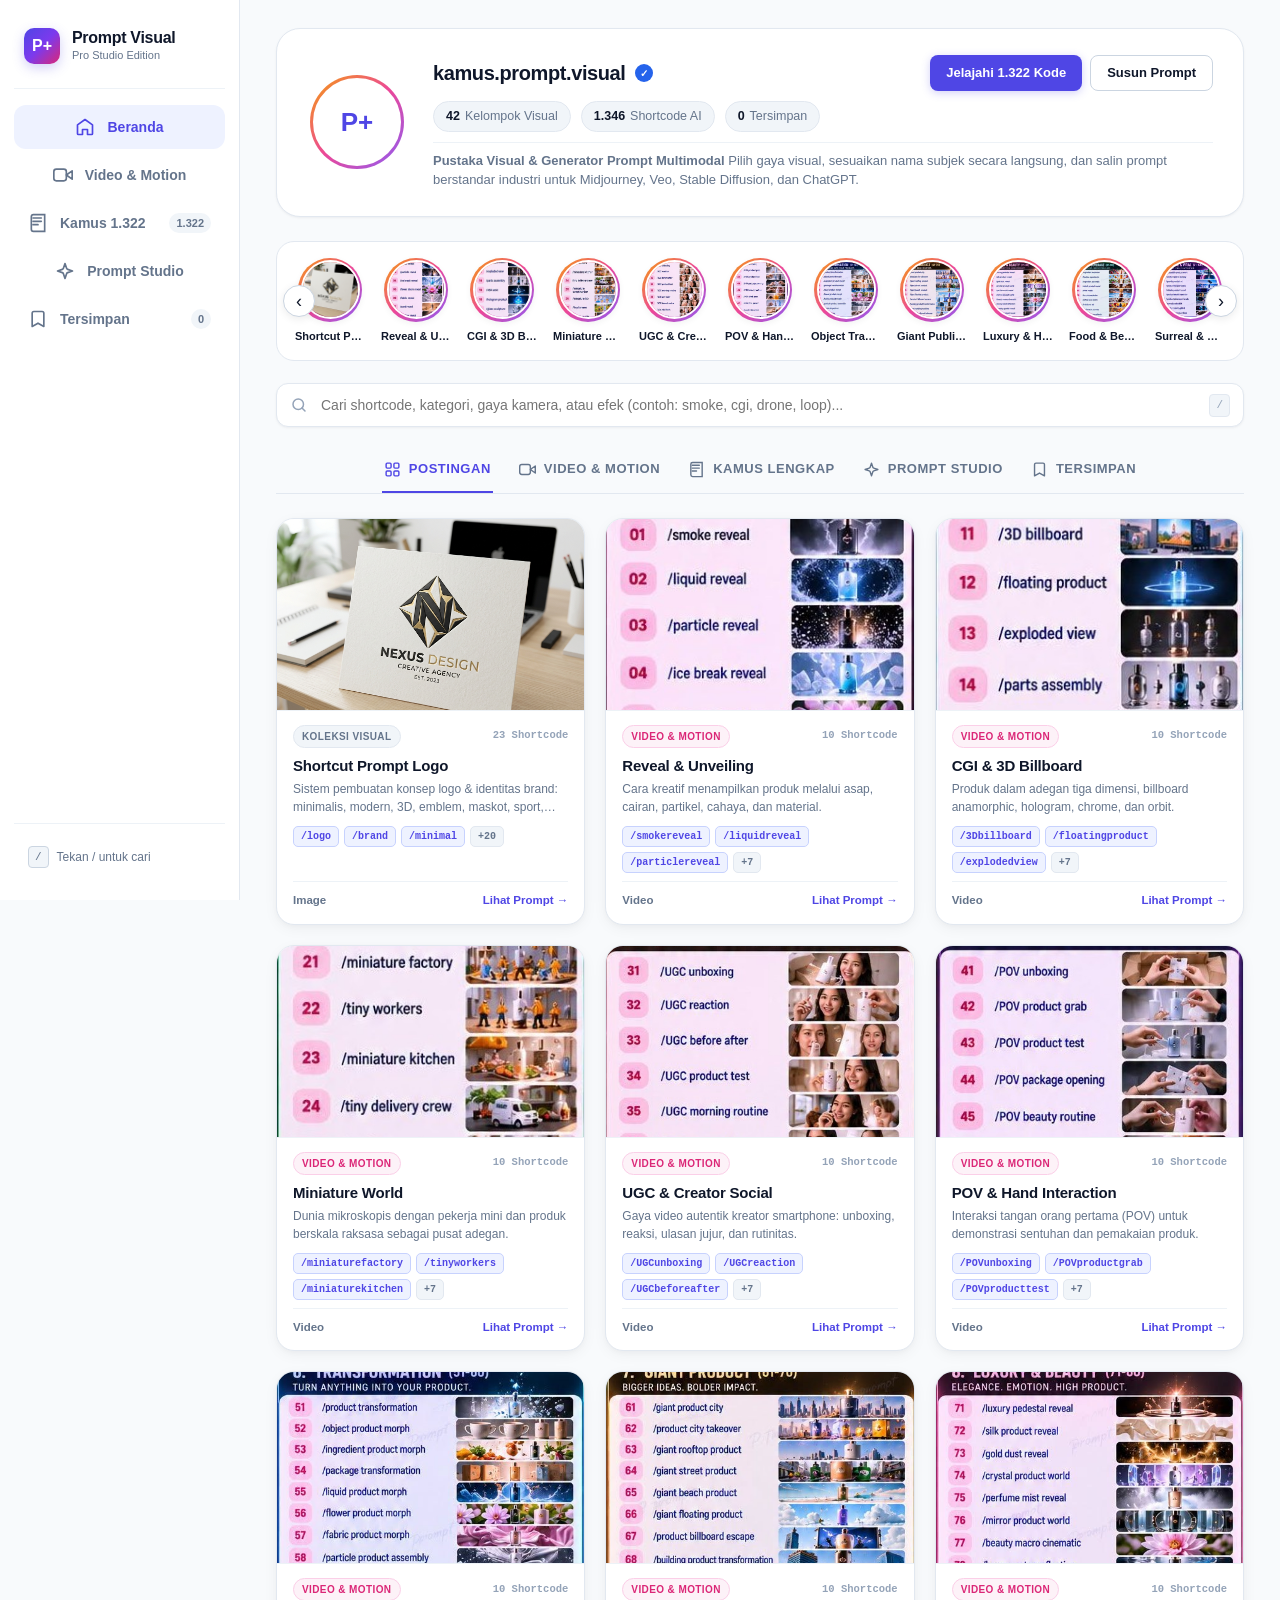
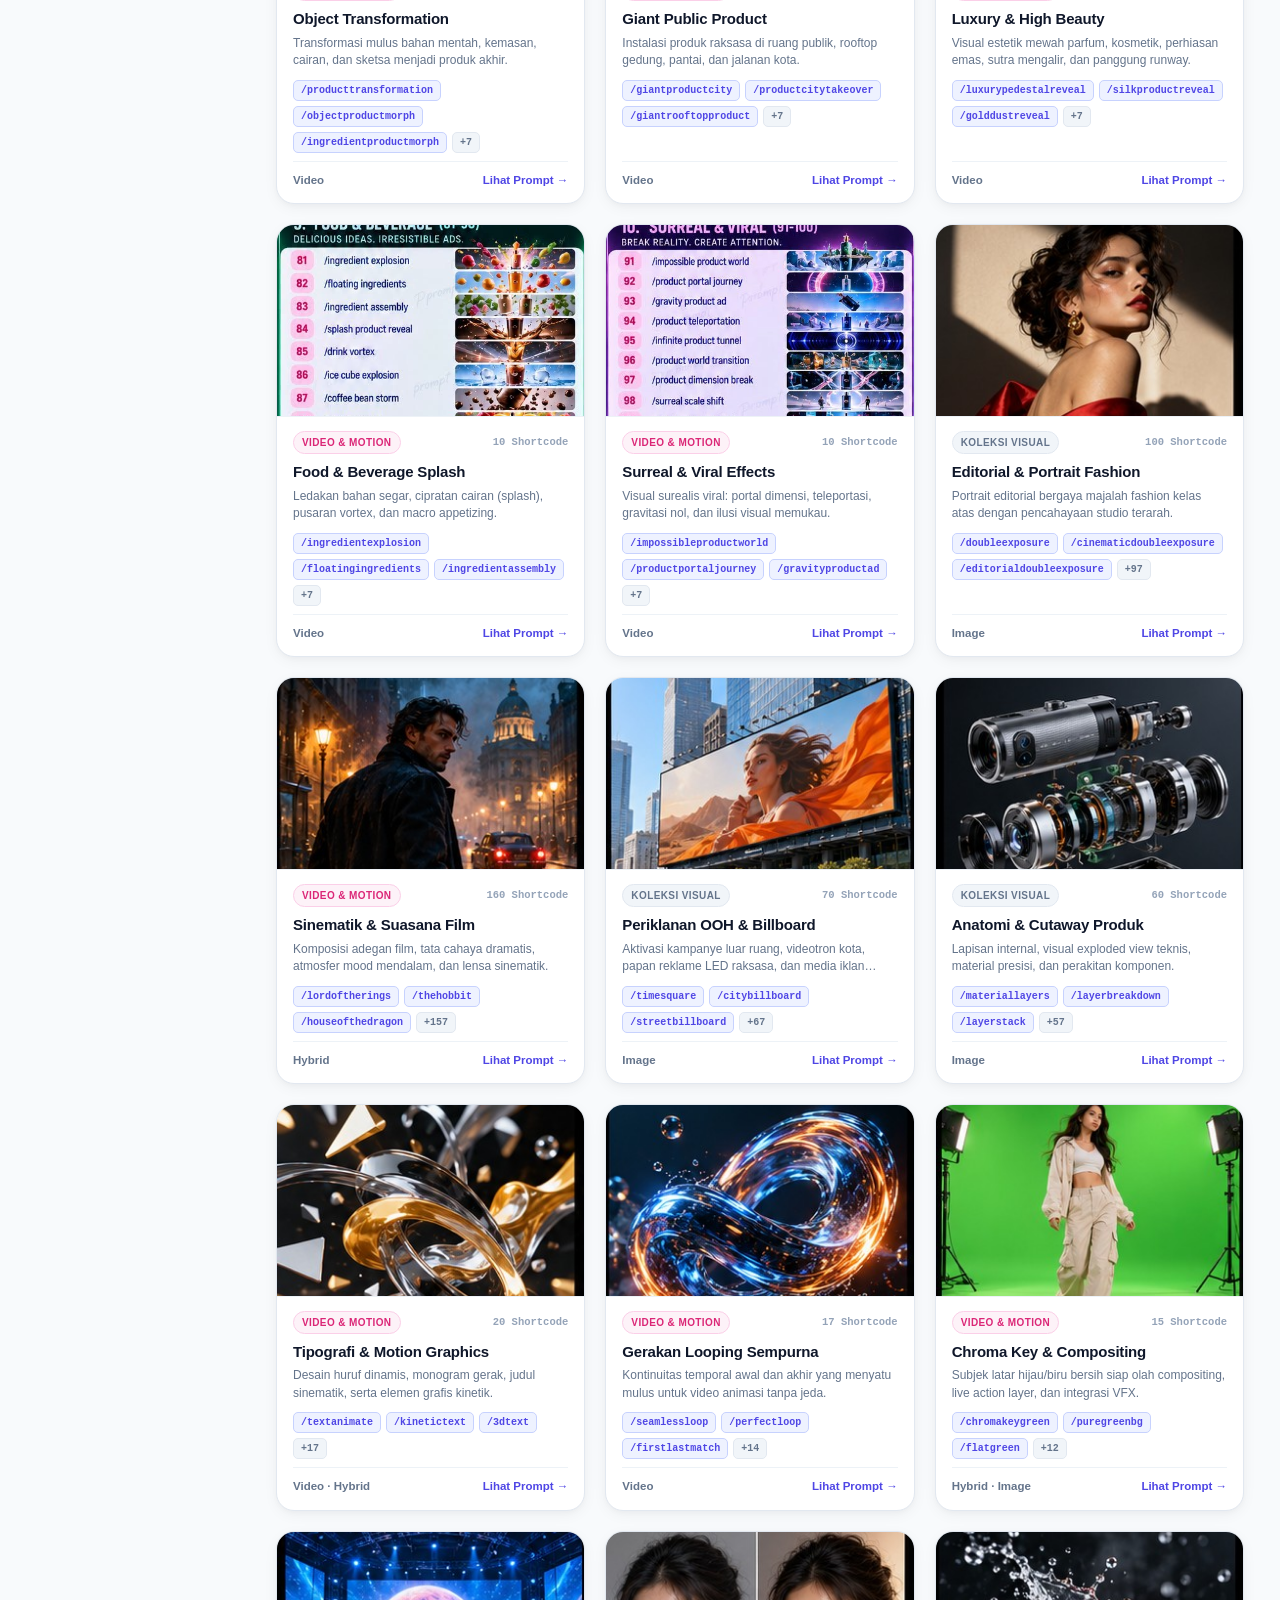
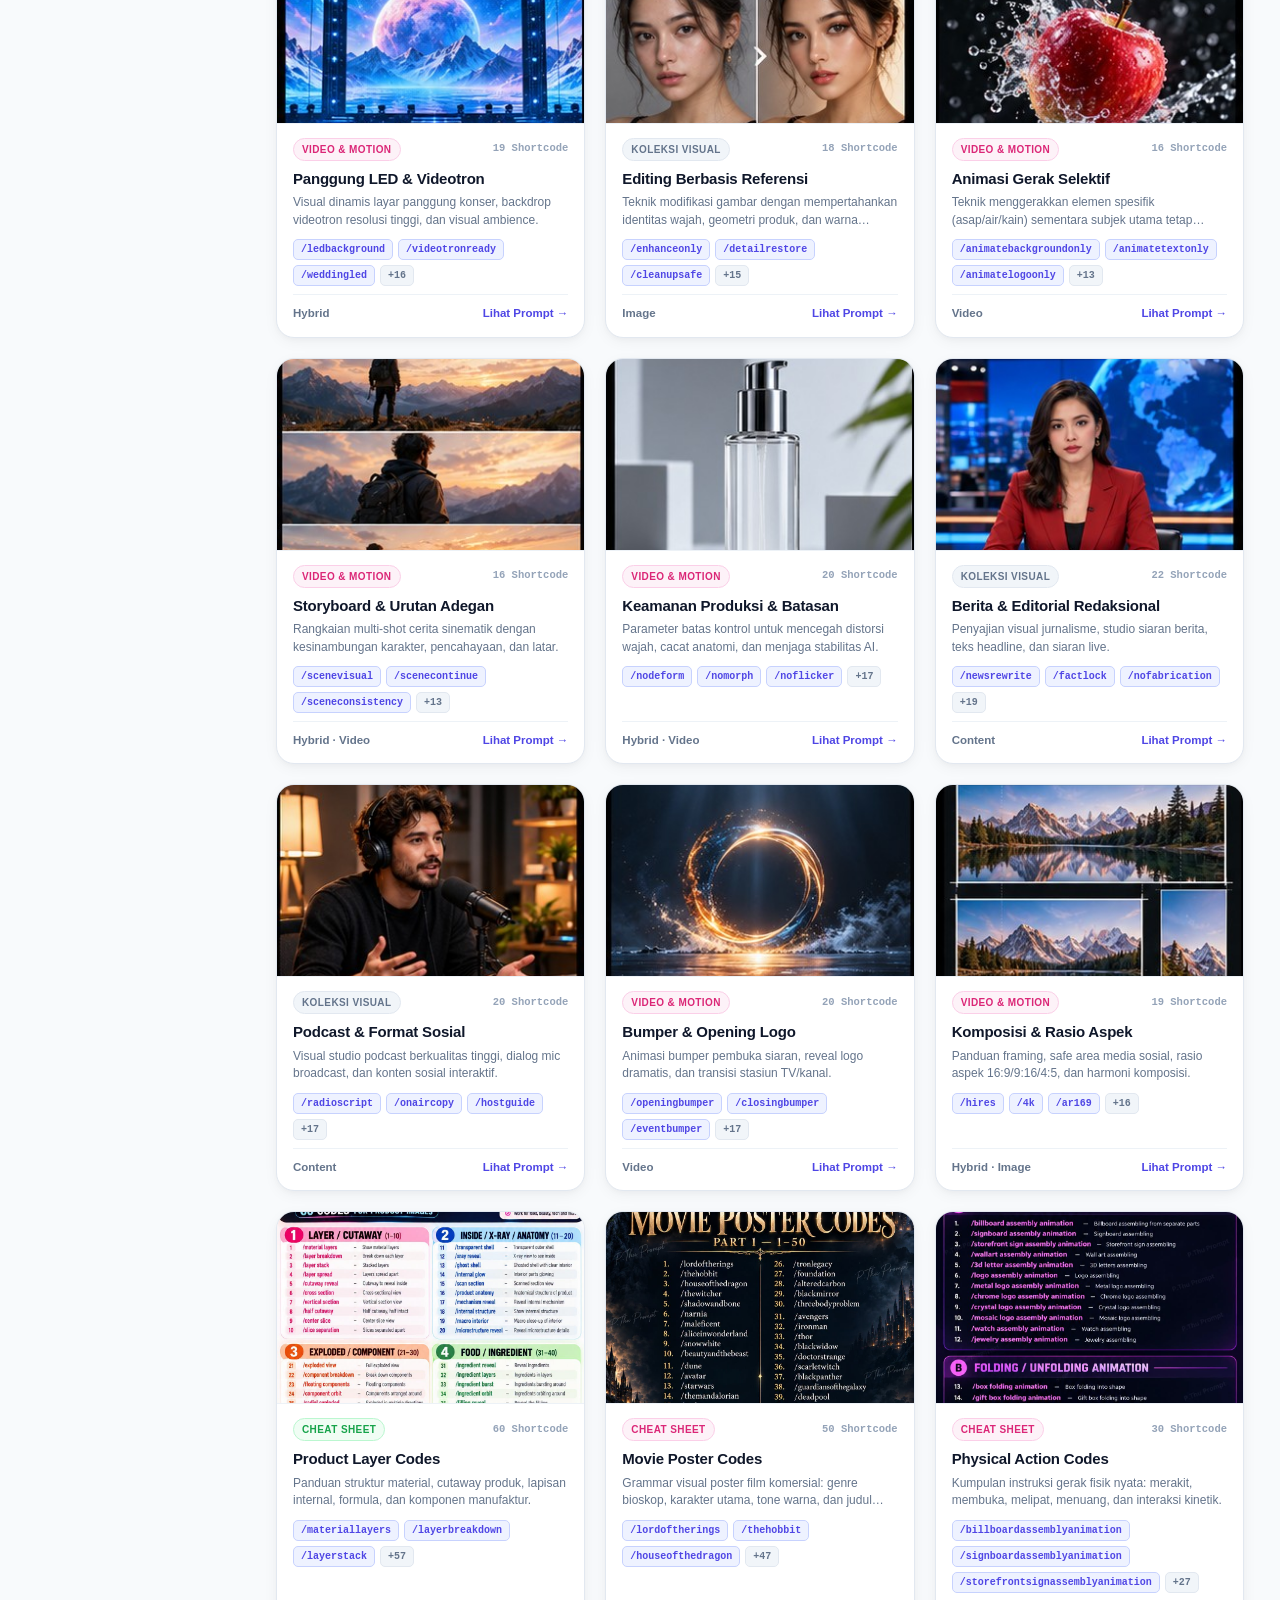
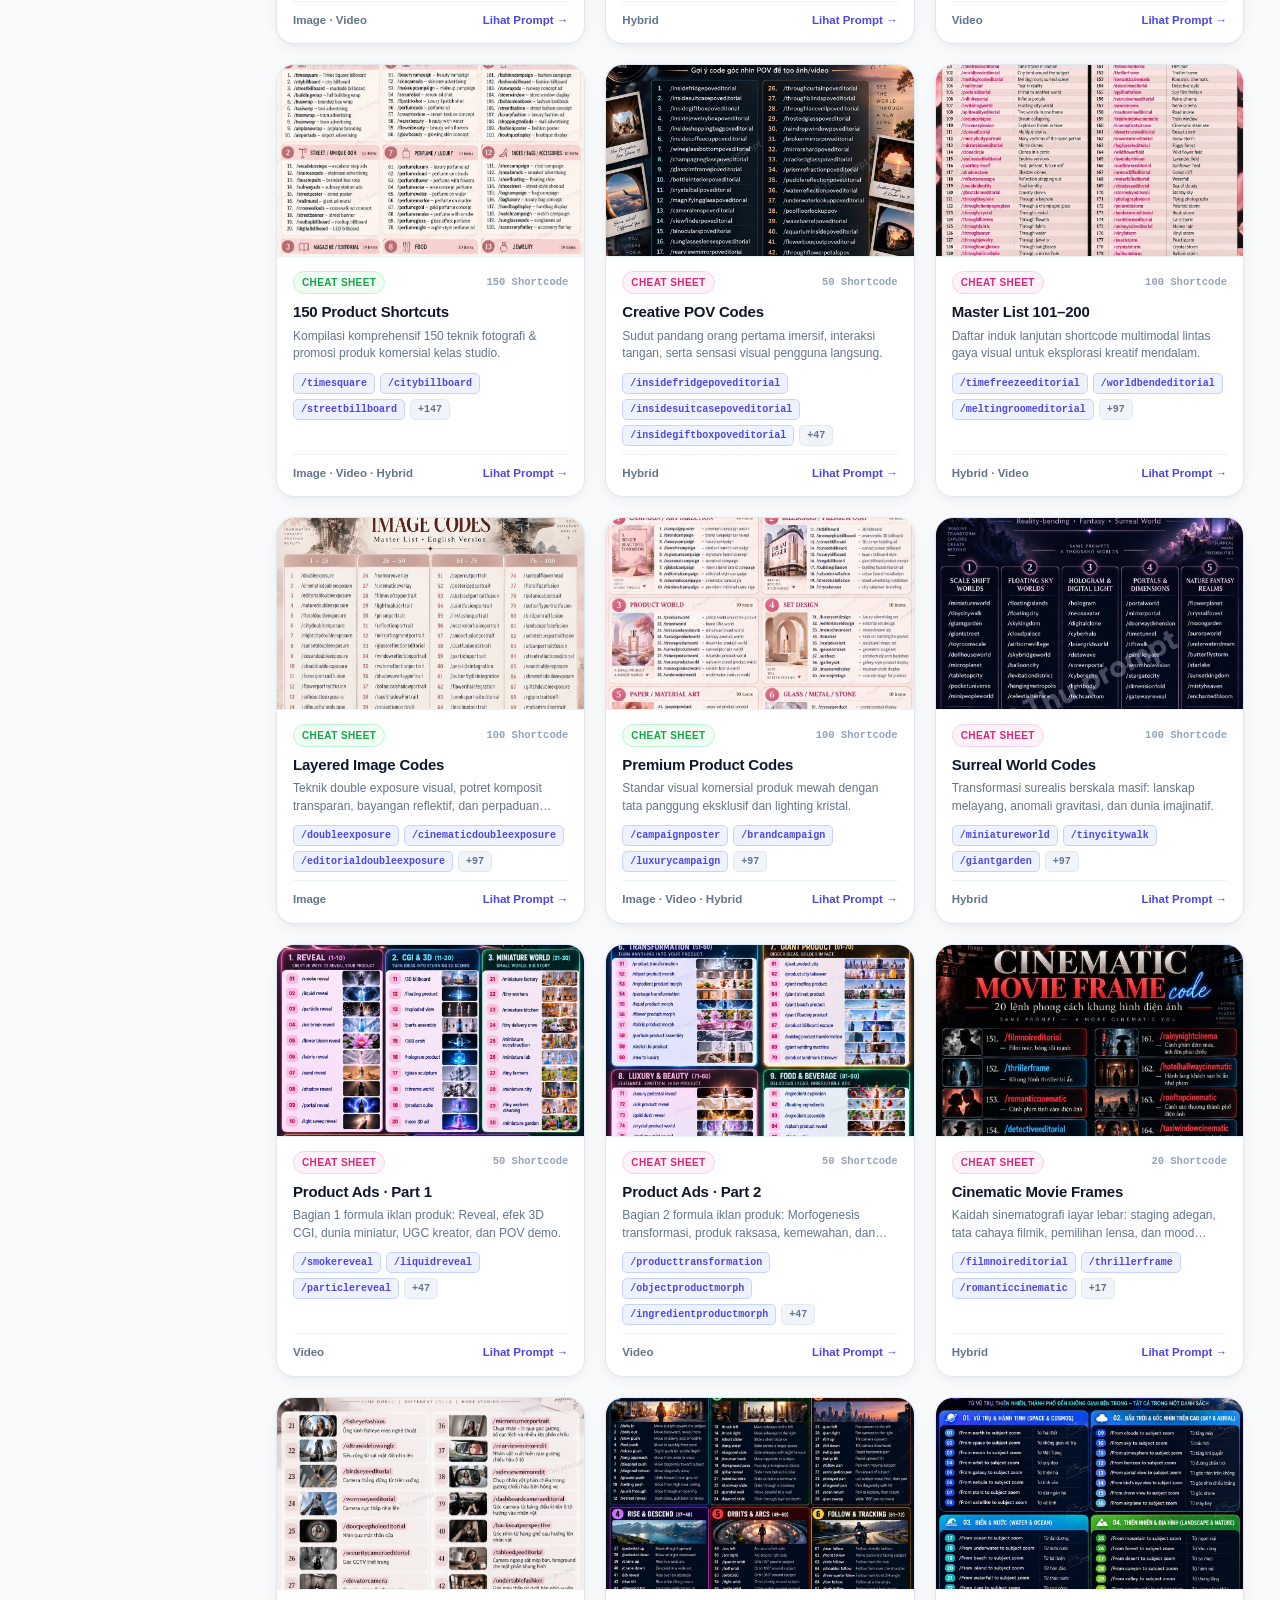
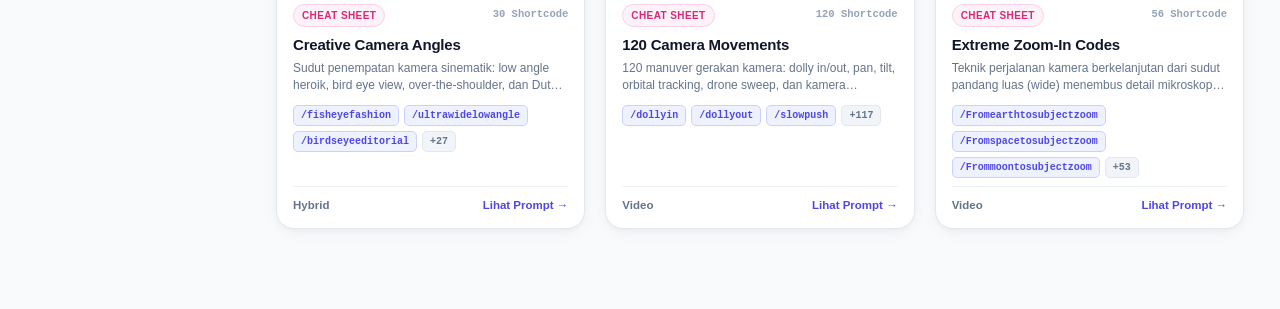
==== commit de1ac99e: "feat: tambahkan kelompok Shortcut Prompt Logo lengkap 23 shortcode dan workflow brand" ====
--- a/index.html
+++ b/index.html
@@ -240,6 +240,7 @@
                   <label class="form-label" for="composerPresetSelect">Preset Industri</label>
                   <select class="form-select" id="composerPresetSelect">
                     <option value="">Pilih Preset Siap Pakai...</option>
+                    <option value="logo">Logo & Brand Identity Studio</option>
                     <option value="product">Product Commercial Ad</option>
                     <option value="wedding">Wedding / Event Visual</option>
                     <option value="food">Food & Beverage Commercial</option>
@@ -363,6 +364,9 @@
           <p class="modal-group-desc" id="modalGroupDesc">Deskripsi kelompok visual.</p>
         </div>
 
+        <!-- Formula & Workflow Box Khusus (Opsional sesuai Grup) -->
+        <div class="modal-formula-container" id="modalFormulaContainer" style="display:none;"></div>
+
         <!-- Live Subject Replacer Bar -->
         <div class="modal-subject-bar">
           <span class="subject-label">Subjek:</span>
@@ -385,11 +389,42 @@
     </div>
   </div>
 
-  <!-- Lightbox Modal untuk Melihat Gambar / Poster Resolusi Penuh -->
-  <div class="lightbox-overlay" id="lightboxOverlay" role="dialog" aria-modal="true">
-    <button class="lightbox-close" id="lightboxClose" aria-label="Tutup Tampilan Penuh">×</button>
-    <img class="lightbox-img" id="lightboxImg" alt="Gambar resolusi penuh">
-    <div class="lightbox-caption" id="lightboxCaption"></div>
+  <!-- Lightbox Modal untuk Melihat Gambar / Poster Resolusi Penuh dengan Deep Zoom & Pan -->
+  <div class="lightbox-overlay" id="lightboxOverlay" role="dialog" aria-modal="true" aria-label="Tampilan detail gambar dan poster">
+    <!-- Top Bar Lightbox -->
+    <div class="lightbox-topbar">
+      <div class="lightbox-title-wrap">
+        <span class="lightbox-badge">Resolusi Penuh</span>
+        <h3 class="lightbox-caption" id="lightboxCaption">Judul Poster</h3>
+      </div>
+      
+      <!-- Toolbar Zoom Interaktif & Profesional -->
+      <div class="lightbox-toolbar">
+        <button class="lb-tool-btn" id="lbZoomOut" title="Perkecil Zoom (-)" aria-label="Perkecil zoom">
+          <svg width="18" height="18" viewBox="0 0 24 24" fill="none" stroke="currentColor" stroke-width="2.5"><circle cx="11" cy="11" r="7"/><line x1="8" y1="11" x2="14" y2="11"/></svg>
+        </button>
+        <span class="lb-zoom-level" id="lbZoomLevel">100%</span>
+        <button class="lb-tool-btn" id="lbZoomIn" title="Perbesar Zoom (+)" aria-label="Perbesar zoom">
+          <svg width="18" height="18" viewBox="0 0 24 24" fill="none" stroke="currentColor" stroke-width="2.5"><circle cx="11" cy="11" r="7"/><line x1="11" y1="8" x2="11" y2="14"/><line x1="8" y1="11" x2="14" y2="11"/></svg>
+        </button>
+        <button class="lb-tool-btn" id="lbZoomReset" title="Reset Ukuran (Fit)" aria-label="Reset ukuran">
+          <svg width="18" height="18" viewBox="0 0 24 24" fill="none" stroke="currentColor" stroke-width="2.2"><path d="M3 12a9 9 0 1 0 9-9 9.75 9.75 0 0 0-6.74 2.74L3 8"/><path d="M3 3v5h5"/></svg>
+        </button>
+        <button class="lightbox-close" id="lightboxClose" aria-label="Tutup Tampilan Penuh (ESC)" title="Tutup (ESC)">×</button>
+      </div>
+    </div>
+
+    <!-- Viewport Gambar yang Mendukung Zoom & Pan Bebas -->
+    <div class="lightbox-viewport" id="lightboxViewport">
+      <div class="lightbox-stage" id="lightboxStage">
+        <img class="lightbox-img" id="lightboxImg" alt="Gambar resolusi penuh" draggable="false">
+      </div>
+    </div>
+
+    <!-- Petunjuk Navigasi Ringkas di Bagian Bawah -->
+    <div class="lightbox-bottom-hint">
+      <span>💡 Scroll mouse atau klik tombol <b>+ / -</b> untuk zoom detail. Klik & geser gambar untuk membaca teks tabel.</span>
+    </div>
   </div>
 
   <!-- Toast Notification Container -->
--- a/app-pro.css
+++ b/app-pro.css
@@ -730,12 +730,38 @@
   padding: 2px 7px;
   border-radius: 5px;
   white-space: nowrap;
+  cursor: pointer;
+  transition: all 0.15s ease;
+  user-select: none;
+}
+
+.card-code-chip:hover {
+  background: var(--primary);
+  color: #ffffff;
+  border-color: var(--primary);
+  transform: translateY(-1px);
+  box-shadow: 0 2px 6px rgba(79, 70, 229, 0.25);
+}
+
+.card-code-chip.copied {
+  background: #10b981 !important;
+  color: #ffffff !important;
+  border-color: #059669 !important;
 }
 
 .card-code-chip.more {
   background: #f1f5f9;
   color: var(--text-muted);
   border-color: #e2e8f0;
+  cursor: default;
+}
+
+.card-code-chip.more:hover {
+  background: #f1f5f9;
+  color: var(--text-muted);
+  border-color: #e2e8f0;
+  transform: none;
+  box-shadow: none;
 }
 
 .card-footer {
@@ -833,6 +859,19 @@
   font-size: 13px;
   font-weight: 800;
   color: var(--primary);
+  display: inline-flex;
+  align-items: center;
+  gap: 5px;
+  cursor: copy;
+  padding: 2px 6px;
+  border-radius: 5px;
+  transition: all 0.15s ease;
+}
+
+.code-badge:hover {
+  background: var(--primary-light);
+  color: var(--primary-hover);
+  text-decoration: underline;
 }
 
 .media-chip {
@@ -1042,6 +1081,7 @@
 .modal-dialog {
   width: min(1180px, 96vw);
   height: min(840px, 92vh);
+  max-height: 92vh;
   background: #ffffff;
   border: 1px solid var(--border);
   border-radius: var(--radius-xl);
@@ -1051,23 +1091,30 @@
   overflow: hidden;
 }
 
-/* Modal Media Side (Clean & Fully Visible Images) */
+/* Modal Media Side (Clean, Fully Visible & Bounded Height) */
 .modal-media-side {
   background: var(--bg-surface-subtle);
   padding: 16px;
   display: flex;
   flex-direction: column;
   min-width: 0;
+  height: 100%;
+  max-height: 100%;
+  min-height: 0;
+  overflow: hidden;
   border-right: 1px solid var(--border);
 }
 
 .modal-gallery-grid {
   flex: 1;
+  height: 100%;
+  min-height: 0;
+  max-height: 100%;
   display: grid;
-  grid-template-columns: repeat(2, minmax(0, 1fr));
-  grid-template-rows: repeat(2, minmax(0, 1fr));
+  grid-template-columns: 1fr 1fr;
+  grid-template-rows: 1fr 1fr;
   gap: 10px;
-  min-height: 0;
+  overflow: hidden;
 }
 
 .gallery-shot {
@@ -1081,18 +1128,29 @@
   align-items: center;
   justify-content: center;
   cursor: zoom-in;
+  height: 100%;
+  min-height: 0;
+  max-height: 100%;
 }
 
 .gallery-shot:first-child {
-  grid-row: 1 / -1;
+  grid-row: 1 / 3;
+  grid-column: 1 / 2;
 }
 
 .gallery-shot img {
-  width: 100%;
-  height: 100%;
+  max-width: 100%;
+  max-height: 100%;
+  width: auto;
+  height: auto;
   object-fit: contain;
   background: #ffffff;
   display: block;
+  transition: transform 0.25s ease;
+}
+
+.gallery-shot:hover img {
+  transform: scale(1.02);
 }
 
 .gallery-tag {
@@ -1108,20 +1166,23 @@
   text-transform: uppercase;
   box-shadow: 0 1px 4px rgba(0, 0, 0, 0.08);
   border: 1px solid rgba(226, 232, 240, 0.8);
+  z-index: 2;
 }
 
 .gallery-zoom-hint {
   position: absolute;
   top: 8px;
   right: 8px;
-  background: rgba(15, 23, 42, 0.75);
+  background: rgba(15, 23, 42, 0.8);
   color: #ffffff;
-  padding: 4px 6px;
+  padding: 4px 7px;
   border-radius: 6px;
-  font-size: 10px;
+  font-size: 10.5px;
+  font-weight: 700;
   display: flex;
   align-items: center;
   gap: 4px;
+  z-index: 2;
 }
 
 .gallery-caption {
@@ -1130,20 +1191,25 @@
   right: 0;
   bottom: 0;
   padding: 16px 10px 6px;
-  background: linear-gradient(transparent, rgba(15, 23, 42, 0.82));
+  background: linear-gradient(transparent, rgba(15, 23, 42, 0.85));
   color: #fff;
   font-size: 11px;
   font-weight: 700;
   white-space: nowrap;
   overflow: hidden;
   text-overflow: ellipsis;
-}
-
-/* Modal Info Side */
+  z-index: 2;
+}
+
+/* Modal Info Side (Fixed Height & Smooth Scroll) */
 .modal-info-side {
   display: flex;
   flex-direction: column;
   min-width: 0;
+  height: 100%;
+  max-height: 100%;
+  min-height: 0;
+  overflow: hidden;
   background: #ffffff;
 }
 
@@ -1204,6 +1270,7 @@
   padding: 14px 20px 10px;
   border-bottom: 1px solid var(--border);
   background: #ffffff;
+  flex-shrink: 0;
 }
 
 .modal-group-title {
@@ -1227,6 +1294,7 @@
   display: flex;
   align-items: center;
   gap: 10px;
+  flex-shrink: 0;
 }
 
 .subject-label {
@@ -1254,12 +1322,15 @@
   border-color: var(--primary);
 }
 
-/* Modal Code List */
+/* Modal Code List (Scrollable, Guaranteed Overflow Handling) */
 .modal-codes-list {
   flex: 1;
+  min-height: 0;
   overflow-y: auto;
-  min-height: 0;
+  overflow-x: hidden;
+  overscroll-behavior: contain;
   scrollbar-gutter: stable;
+  -webkit-overflow-scrolling: touch;
 }
 
 .modal-code-item {
@@ -1303,6 +1374,16 @@
   font-size: 13px;
   font-weight: 750;
   color: var(--text-main);
+  transition: color 0.15s ease;
+}
+
+.modal-code-name {
+  cursor: copy;
+}
+
+.modal-code-name:hover {
+  color: var(--primary) !important;
+  text-decoration: underline;
 }
 
 .modal-code-main span {
@@ -1312,8 +1393,46 @@
   white-space: nowrap;
   overflow: hidden;
   text-overflow: ellipsis;
-  max-width: 340px;
+  max-width: 300px;
   margin-top: 2px;
+}
+
+.modal-code-actions {
+  display: flex;
+  align-items: center;
+  gap: 8px;
+}
+
+.btn-copy-code {
+  display: inline-flex;
+  align-items: center;
+  gap: 5px;
+  font-family: var(--font-sans);
+  font-size: 11px;
+  font-weight: 750;
+  padding: 4px 9px;
+  border-radius: 6px;
+  background: #ffffff;
+  border: 1px solid var(--border);
+  color: var(--text-muted);
+  cursor: pointer;
+  transition: all 0.15s ease;
+  box-shadow: 0 1px 2px rgba(0, 0, 0, 0.04);
+  white-space: nowrap;
+}
+
+.btn-copy-code:hover {
+  background: var(--primary);
+  color: #ffffff;
+  border-color: var(--primary);
+  transform: translateY(-1px);
+  box-shadow: 0 2px 6px rgba(79, 70, 229, 0.2);
+}
+
+.btn-copy-code.copied {
+  background: #10b981 !important;
+  color: #ffffff !important;
+  border-color: #059669 !important;
 }
 
 .modal-code-chev {
@@ -1328,8 +1447,9 @@
   border-top: 1px solid var(--border);
   border-bottom: 1px solid var(--border);
   display: none;
-  max-height: 40%;
+  max-height: 180px;
   overflow-y: auto;
+  flex-shrink: 0;
 }
 
 .modal-short-detail.open {
@@ -1362,62 +1482,189 @@
   background: #ffffff;
 }
 
-/* Lightbox Modal (Full Resolution Image Viewer) */
+/* ==========================================================================
+   ENHANCED LIGHTBOX MODAL WITH INTERACTIVE DEEP ZOOM & PAN
+   ========================================================================== */
+
 .lightbox-overlay {
   position: fixed;
   inset: 0;
   z-index: 150;
-  background: rgba(15, 23, 42, 0.92);
+  background: rgba(15, 23, 42, 0.96);
+  backdrop-filter: blur(12px);
+  -webkit-backdrop-filter: blur(12px);
   display: none;
+  flex-direction: column;
+  overflow: hidden;
+  user-select: none;
+}
+
+.lightbox-overlay.open {
+  display: flex;
+}
+
+.lightbox-topbar {
+  height: 64px;
+  padding: 0 24px;
+  display: flex;
+  align-items: center;
+  justify-content: space-between;
+  background: rgba(15, 23, 42, 0.85);
+  border-bottom: 1px solid rgba(255, 255, 255, 0.12);
+  flex-shrink: 0;
+  z-index: 10;
+}
+
+.lightbox-title-wrap {
+  display: flex;
+  align-items: center;
+  gap: 12px;
+  min-width: 0;
+}
+
+.lightbox-badge {
+  font-size: 10.5px;
+  font-weight: 800;
+  text-transform: uppercase;
+  letter-spacing: 0.05em;
+  background: rgba(255, 255, 255, 0.15);
+  color: #e2e8f0;
+  padding: 3px 9px;
+  border-radius: 6px;
+  white-space: nowrap;
+}
+
+.lightbox-caption {
+  color: #ffffff;
+  font-size: 15px;
+  font-weight: 750;
+  white-space: nowrap;
+  overflow: hidden;
+  text-overflow: ellipsis;
+}
+
+.lightbox-toolbar {
+  display: flex;
+  align-items: center;
+  gap: 8px;
+}
+
+.lb-tool-btn {
+  width: 38px;
+  height: 38px;
+  border-radius: 8px;
+  background: rgba(255, 255, 255, 0.12);
+  border: 1px solid rgba(255, 255, 255, 0.18);
+  color: #ffffff;
+  display: flex;
   align-items: center;
   justify-content: center;
-  padding: 24px;
-}
-
-.lightbox-overlay.open {
-  display: flex;
+  cursor: pointer;
+  transition: all 0.15s ease;
+}
+
+.lb-tool-btn:hover {
+  background: rgba(255, 255, 255, 0.25);
+  border-color: rgba(255, 255, 255, 0.35);
+  transform: scale(1.05);
+}
+
+.lb-zoom-level {
+  font-family: var(--font-mono);
+  font-size: 12px;
+  font-weight: 750;
+  color: #e2e8f0;
+  min-width: 50px;
+  text-align: center;
+  background: rgba(0, 0, 0, 0.35);
+  padding: 5px 8px;
+  border-radius: 6px;
+  border: 1px solid rgba(255, 255, 255, 0.1);
+}
+
+.lightbox-close {
+  width: 38px;
+  height: 38px;
+  border-radius: 8px;
+  background: rgba(239, 68, 68, 0.85);
+  color: #ffffff;
+  font-size: 20px;
+  font-weight: 700;
+  border: none;
+  display: flex;
+  align-items: center;
+  justify-content: center;
+  cursor: pointer;
+  margin-left: 6px;
+  transition: all 0.15s ease;
+}
+
+.lightbox-close:hover {
+  background: #dc2626;
+  transform: scale(1.05);
+}
+
+/* Viewport & Stage untuk Deep Zoom & Pan */
+.lightbox-viewport {
+  flex: 1;
+  min-height: 0;
+  width: 100%;
+  height: 100%;
+  position: relative;
+  overflow: hidden;
+  display: flex;
+  align-items: center;
+  justify-content: center;
+  cursor: zoom-in;
+}
+
+.lightbox-viewport.is-zoomed {
+  cursor: grab;
+}
+
+.lightbox-viewport.is-panning {
+  cursor: grabbing;
+}
+
+.lightbox-stage {
+  display: flex;
+  align-items: center;
+  justify-content: center;
+  transform-origin: center center;
+  transition: transform 0.1s ease-out;
+  will-change: transform;
+  max-width: 100%;
+  max-height: 100%;
+}
+
+.lightbox-stage.dragging {
+  transition: none;
 }
 
 .lightbox-img {
-  max-width: 95vw;
-  max-height: 90vh;
+  max-width: 90vw;
+  max-height: 78vh;
   object-fit: contain;
   border-radius: 8px;
-  box-shadow: 0 20px 50px rgba(0, 0, 0, 0.5);
+  box-shadow: 0 20px 60px rgba(0, 0, 0, 0.65);
   background: #ffffff;
-}
-
-.lightbox-close {
-  position: fixed;
-  top: 20px;
-  right: 24px;
-  width: 40px;
+  display: block;
+  pointer-events: none;
+  user-select: none;
+}
+
+.lightbox-bottom-hint {
   height: 40px;
-  border-radius: 50%;
-  background: rgba(255, 255, 255, 0.2);
-  color: #ffffff;
-  font-size: 26px;
-  cursor: pointer;
+  padding: 0 20px;
   display: flex;
   align-items: center;
   justify-content: center;
-}
-
-.lightbox-close:hover {
-  background: rgba(255, 255, 255, 0.4);
-}
-
-.lightbox-caption {
-  position: fixed;
-  bottom: 24px;
-  left: 50%;
-  transform: translateX(-50%);
-  background: rgba(0, 0, 0, 0.75);
-  color: #ffffff;
-  padding: 6px 16px;
-  border-radius: 999px;
-  font-size: 13px;
-  font-weight: 600;
+  background: rgba(15, 23, 42, 0.85);
+  border-top: 1px solid rgba(255, 255, 255, 0.1);
+  color: #cbd5e1;
+  font-size: 12px;
+  flex-shrink: 0;
+  z-index: 10;
 }
 
 /* Toast Notice */
@@ -1611,3 +1858,127 @@
     display: none;
   }
 }
+
+/* ==========================================================================
+   FORMULA & WORKFLOW QUICK BOX (MODAL DIALOG)
+   ========================================================================== */
+.modal-formula-container {
+  margin: 10px 0 14px;
+  background: #f8fafc;
+  border: 1px solid var(--border);
+  border-radius: var(--radius-md);
+  padding: 12px 14px;
+  display: flex;
+  flex-direction: column;
+  gap: 10px;
+}
+
+.formula-header {
+  display: flex;
+  align-items: center;
+  justify-content: space-between;
+  gap: 6px;
+}
+
+.formula-fire-badge {
+  display: inline-flex;
+  align-items: center;
+  gap: 4px;
+  background: #fff1f2;
+  color: #e11d48;
+  border: 1px solid #ffe4e6;
+  padding: 3px 9px;
+  border-radius: 999px;
+  font-size: 11px;
+  font-weight: 750;
+  letter-spacing: -0.01em;
+}
+
+.formula-items-list {
+  display: flex;
+  flex-direction: column;
+  gap: 8px;
+}
+
+.formula-item-card {
+  background: #ffffff;
+  border: 1px solid var(--border-subtle);
+  border-radius: var(--radius-sm);
+  padding: 9px 12px;
+  transition: border-color 0.15s ease, box-shadow 0.15s ease;
+}
+
+.formula-item-card:hover {
+  border-color: var(--border-strong);
+  box-shadow: var(--shadow-subtle);
+}
+
+.formula-code-row {
+  display: flex;
+  align-items: center;
+  justify-content: space-between;
+  gap: 8px;
+}
+
+.formula-code-text {
+  font-family: var(--font-mono);
+  font-size: 12px;
+  font-weight: 700;
+  color: var(--primary);
+  word-break: break-all;
+  user-select: all;
+}
+
+.formula-desc-text {
+  font-size: 11.5px;
+  color: var(--text-muted);
+  margin-top: 4px;
+  line-height: 1.45;
+}
+
+.btn-formula-copy {
+  display: inline-flex;
+  align-items: center;
+  gap: 4px;
+  background: var(--bg-surface-subtle);
+  border: 1px solid var(--border);
+  color: var(--text-body);
+  font-size: 11px;
+  font-weight: 650;
+  padding: 3px 9px;
+  border-radius: 6px;
+  cursor: pointer;
+  white-space: nowrap;
+  transition: all 0.15s ease;
+  flex-shrink: 0;
+}
+
+.btn-formula-copy:hover {
+  background: var(--primary-light);
+  border-color: var(--primary);
+  color: var(--primary);
+}
+
+.btn-formula-copy.copied {
+  background: #ecfdf5;
+  border-color: #10b981;
+  color: #059669;
+}
+
+.workflow-section-box {
+  background: linear-gradient(135deg, #f0fdf4 0%, #eef2ff 100%);
+  border: 1px solid #cbd5e1;
+  border-radius: var(--radius-sm);
+  padding: 9px 12px;
+}
+
+.workflow-title-text {
+  font-size: 11px;
+  font-weight: 750;
+  color: #0f172a;
+  margin-bottom: 5px;
+  display: flex;
+  align-items: center;
+  gap: 5px;
+}
+
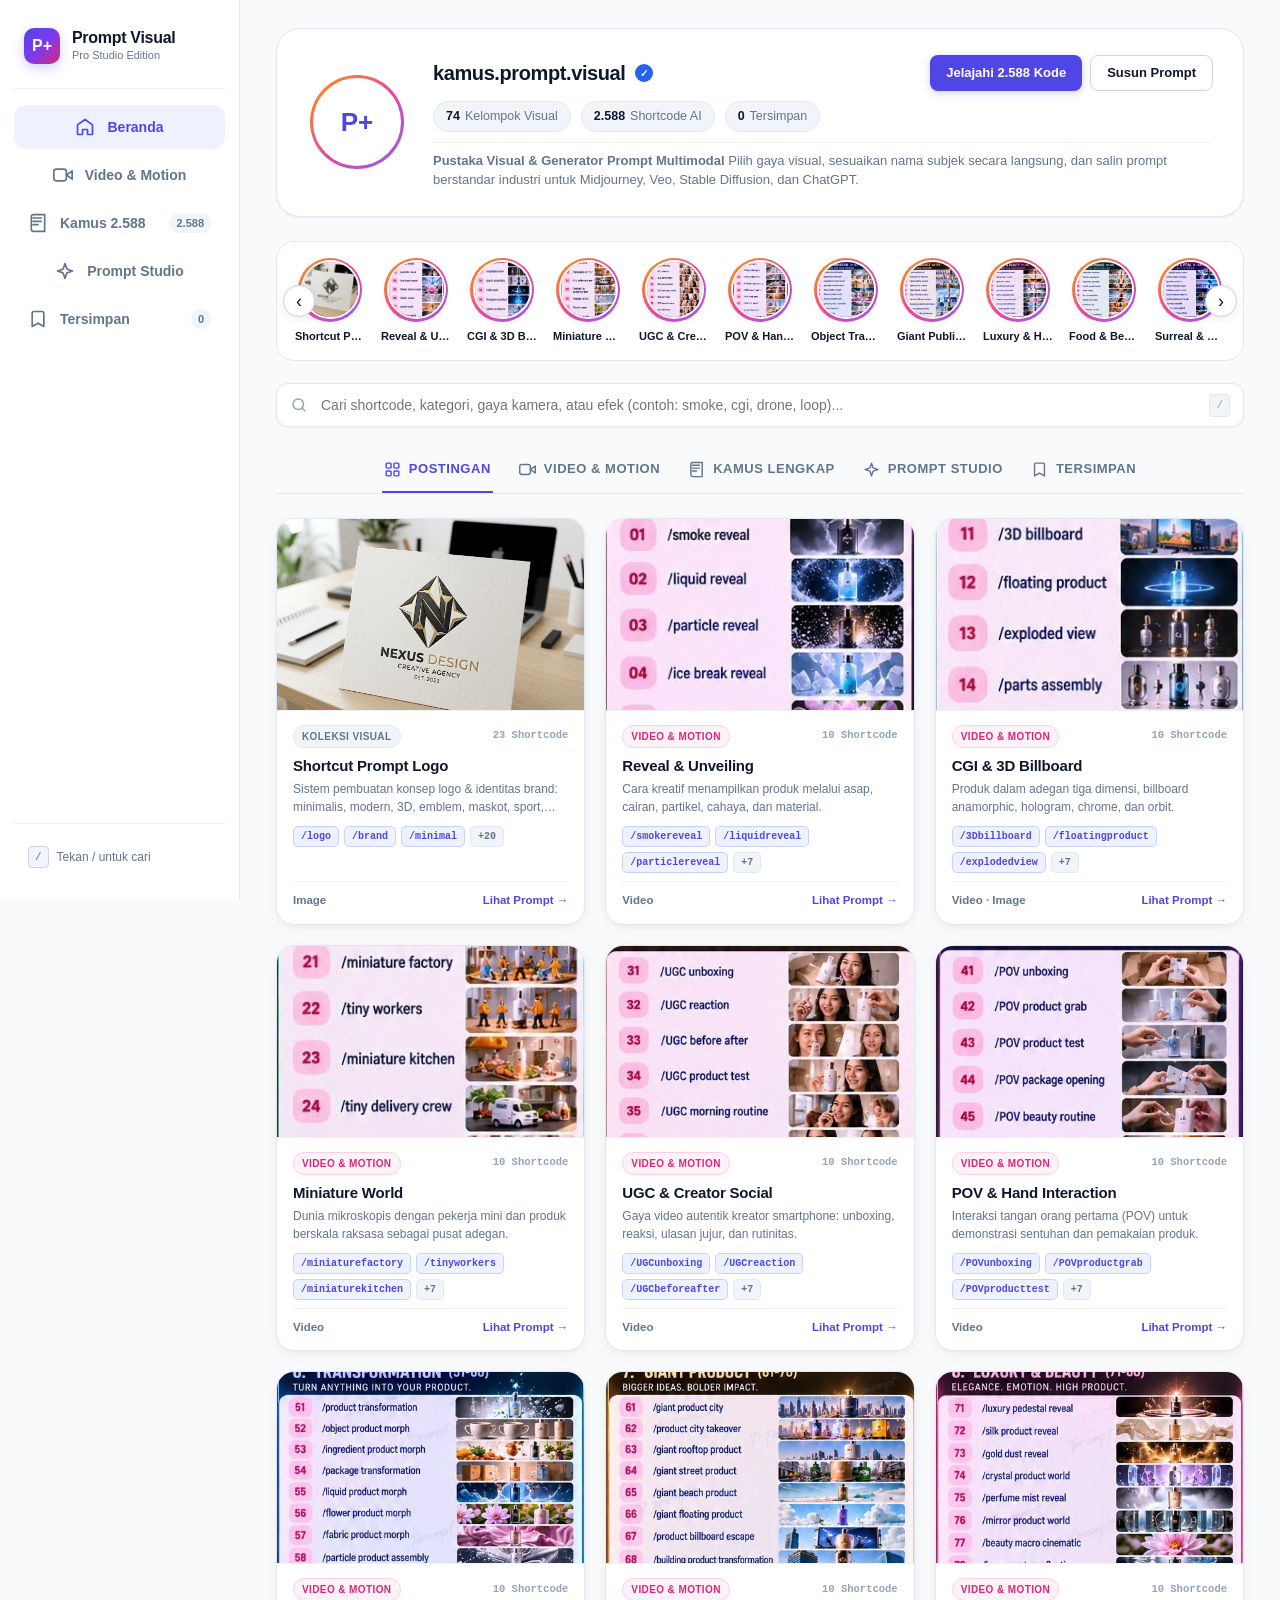
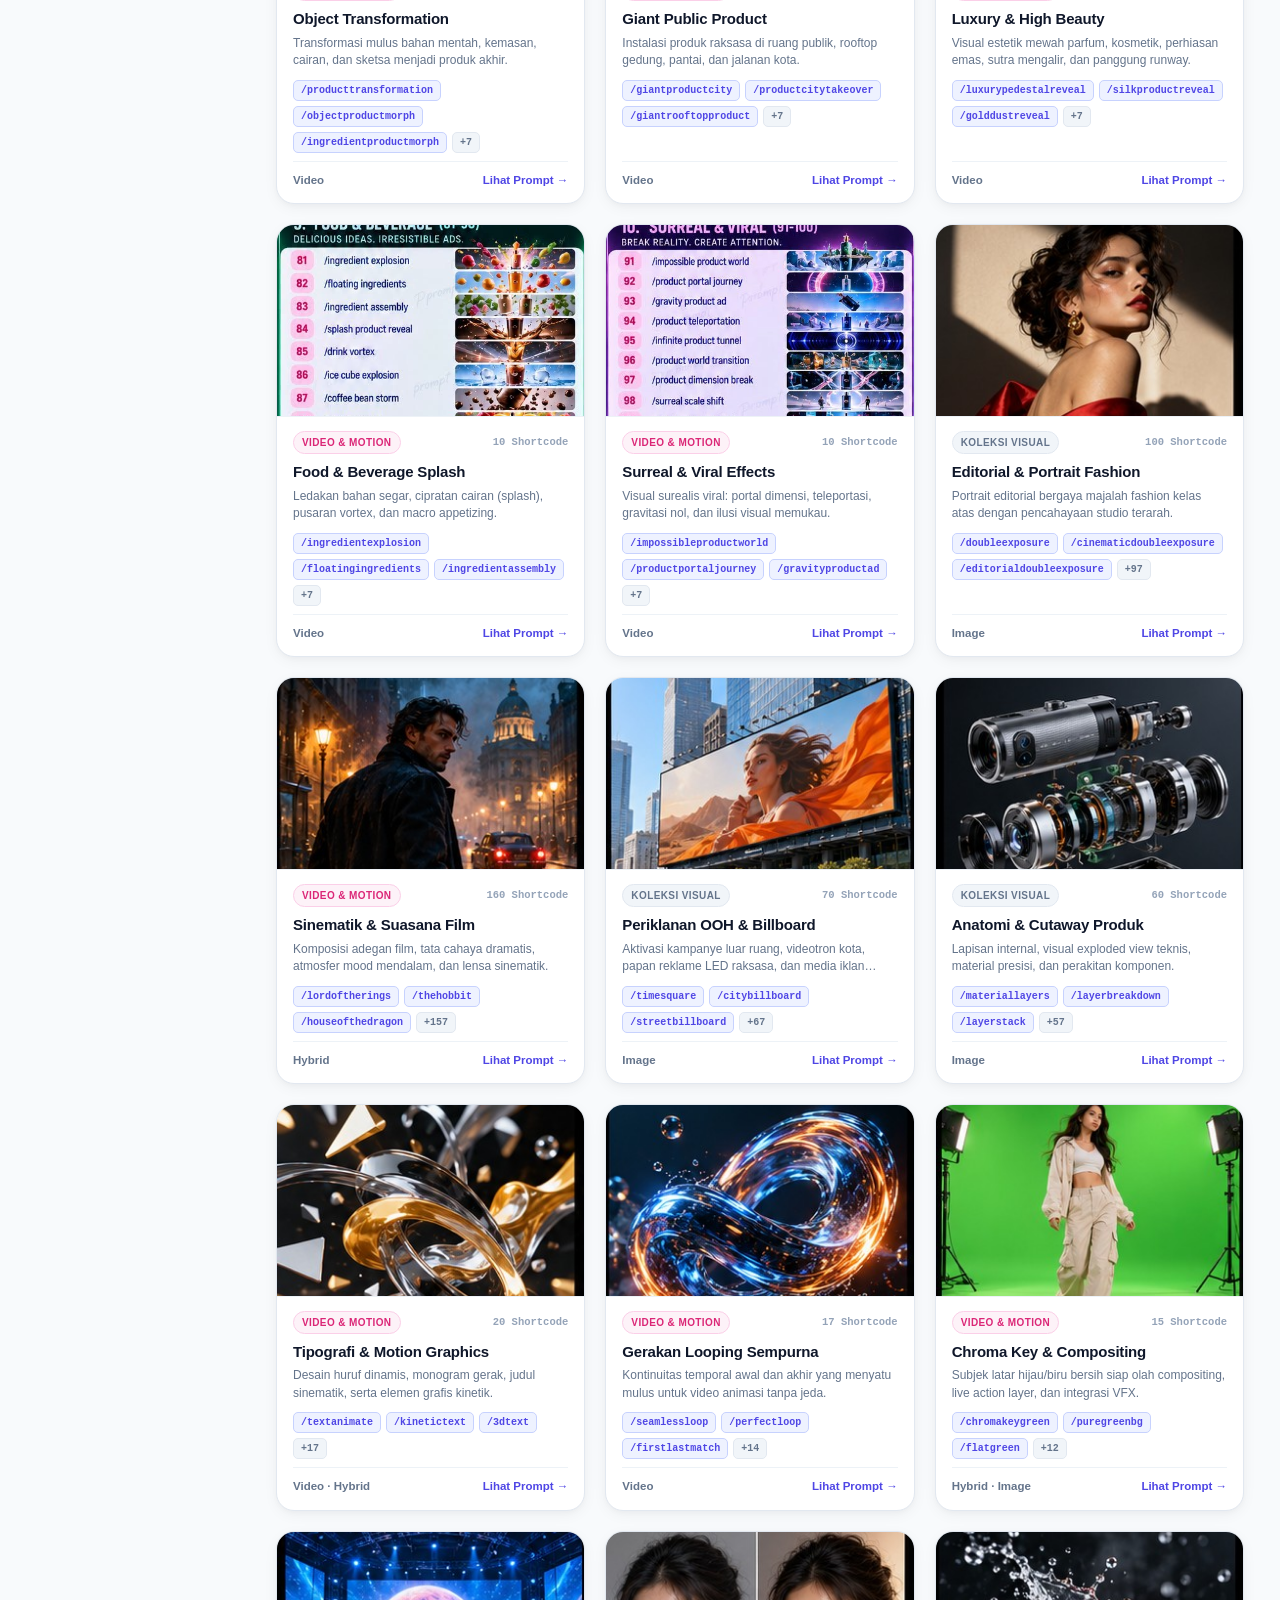
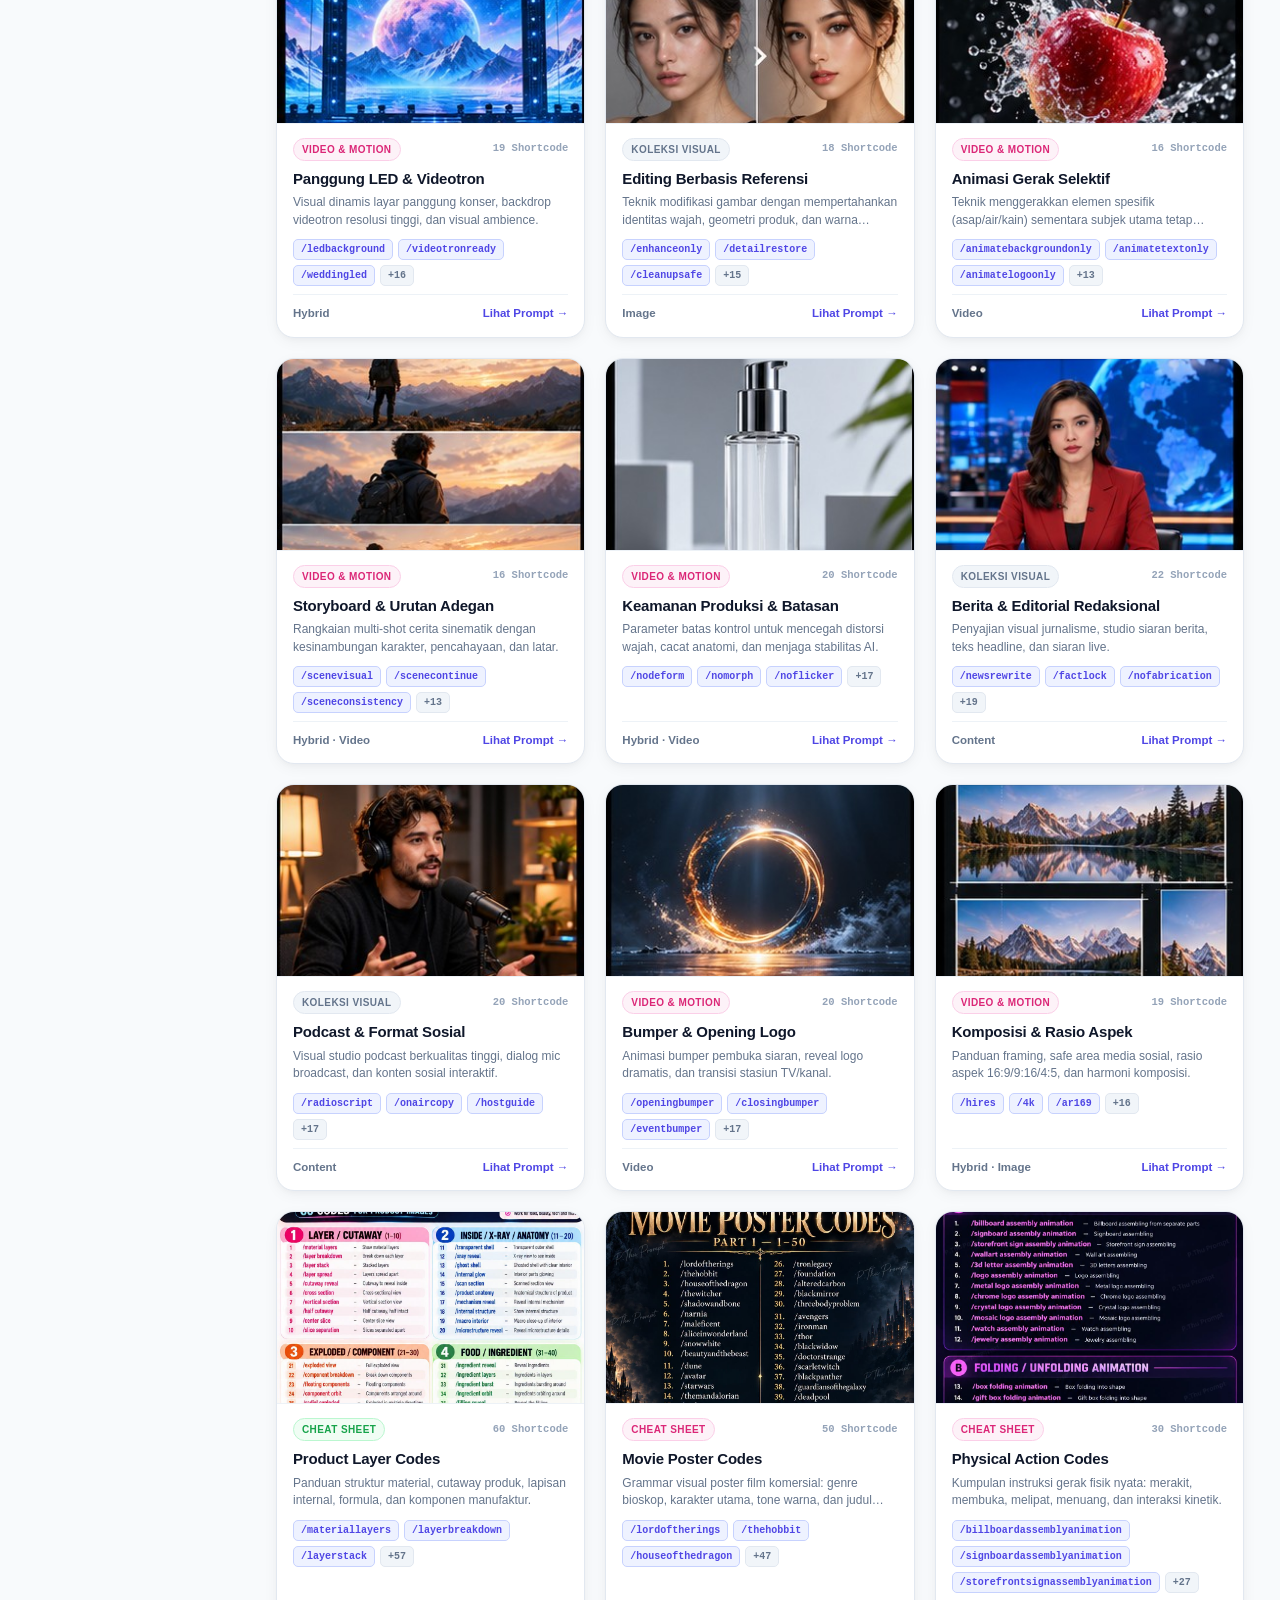
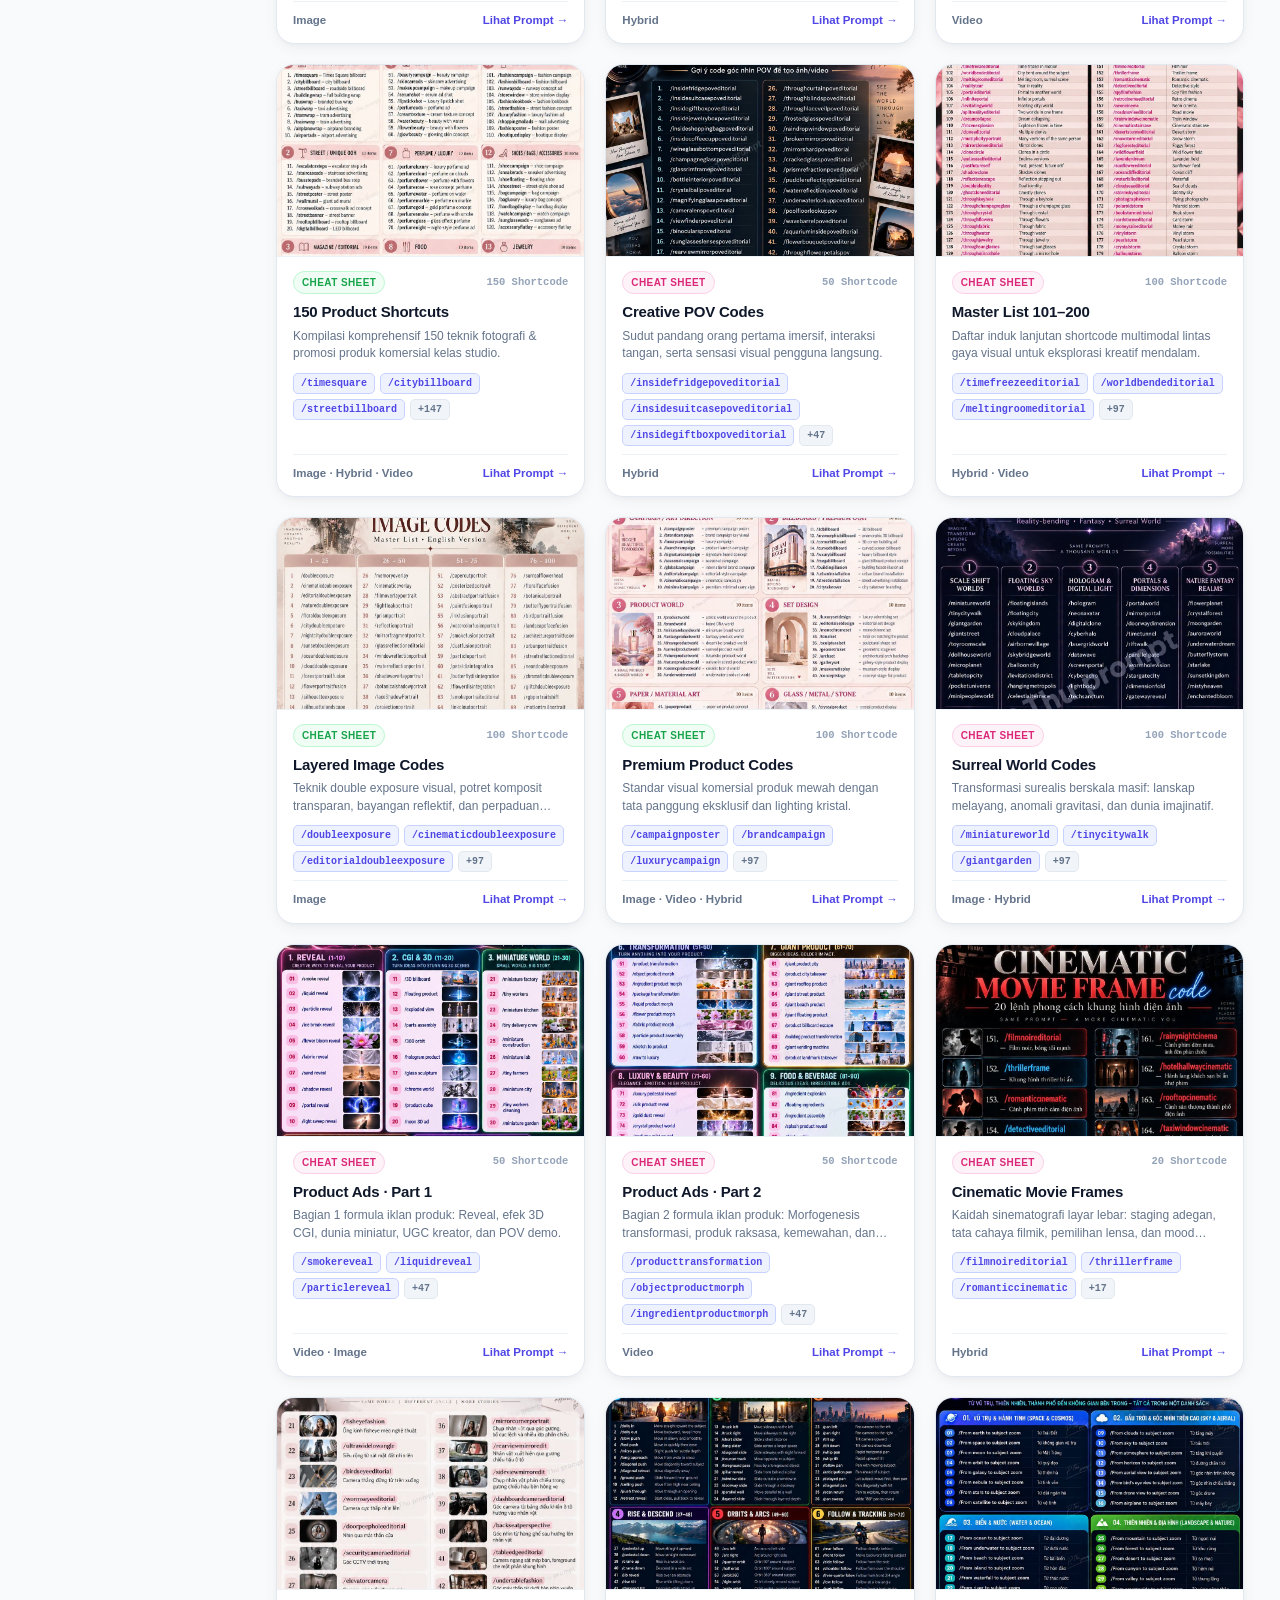
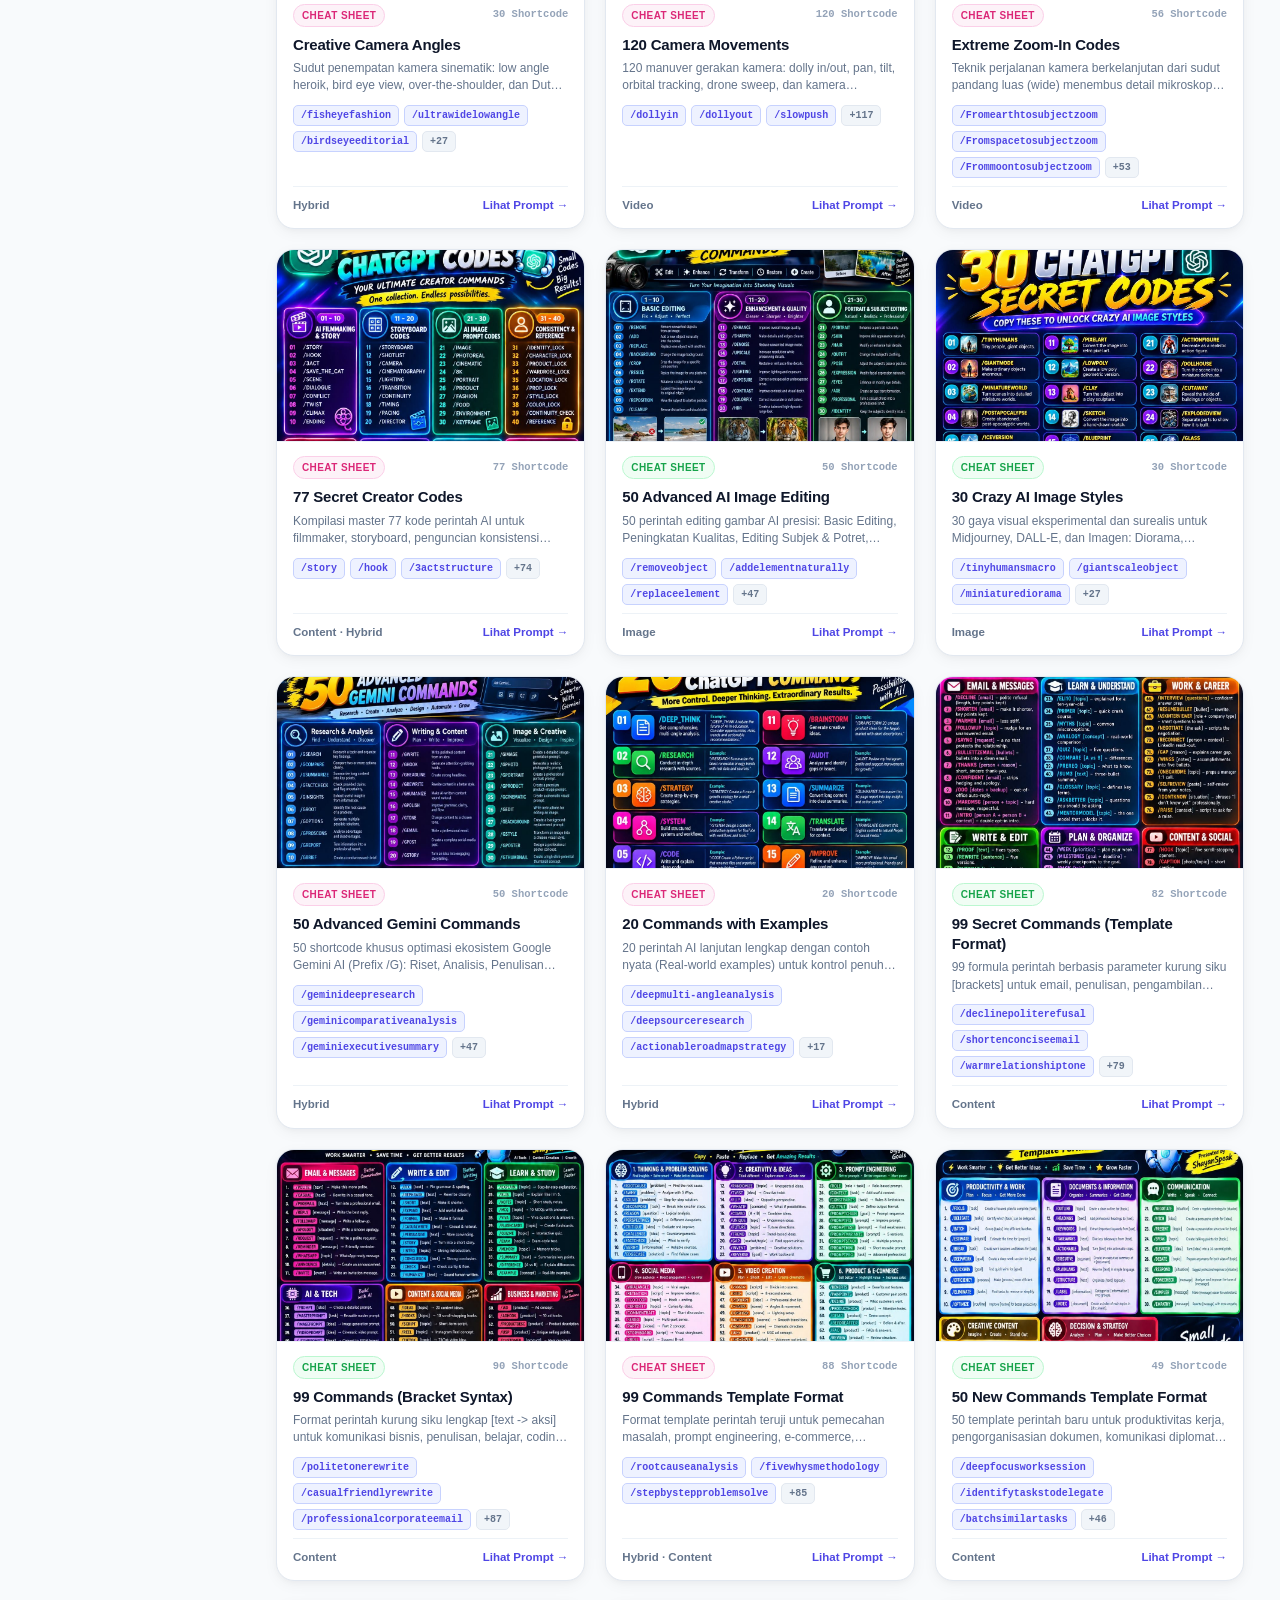
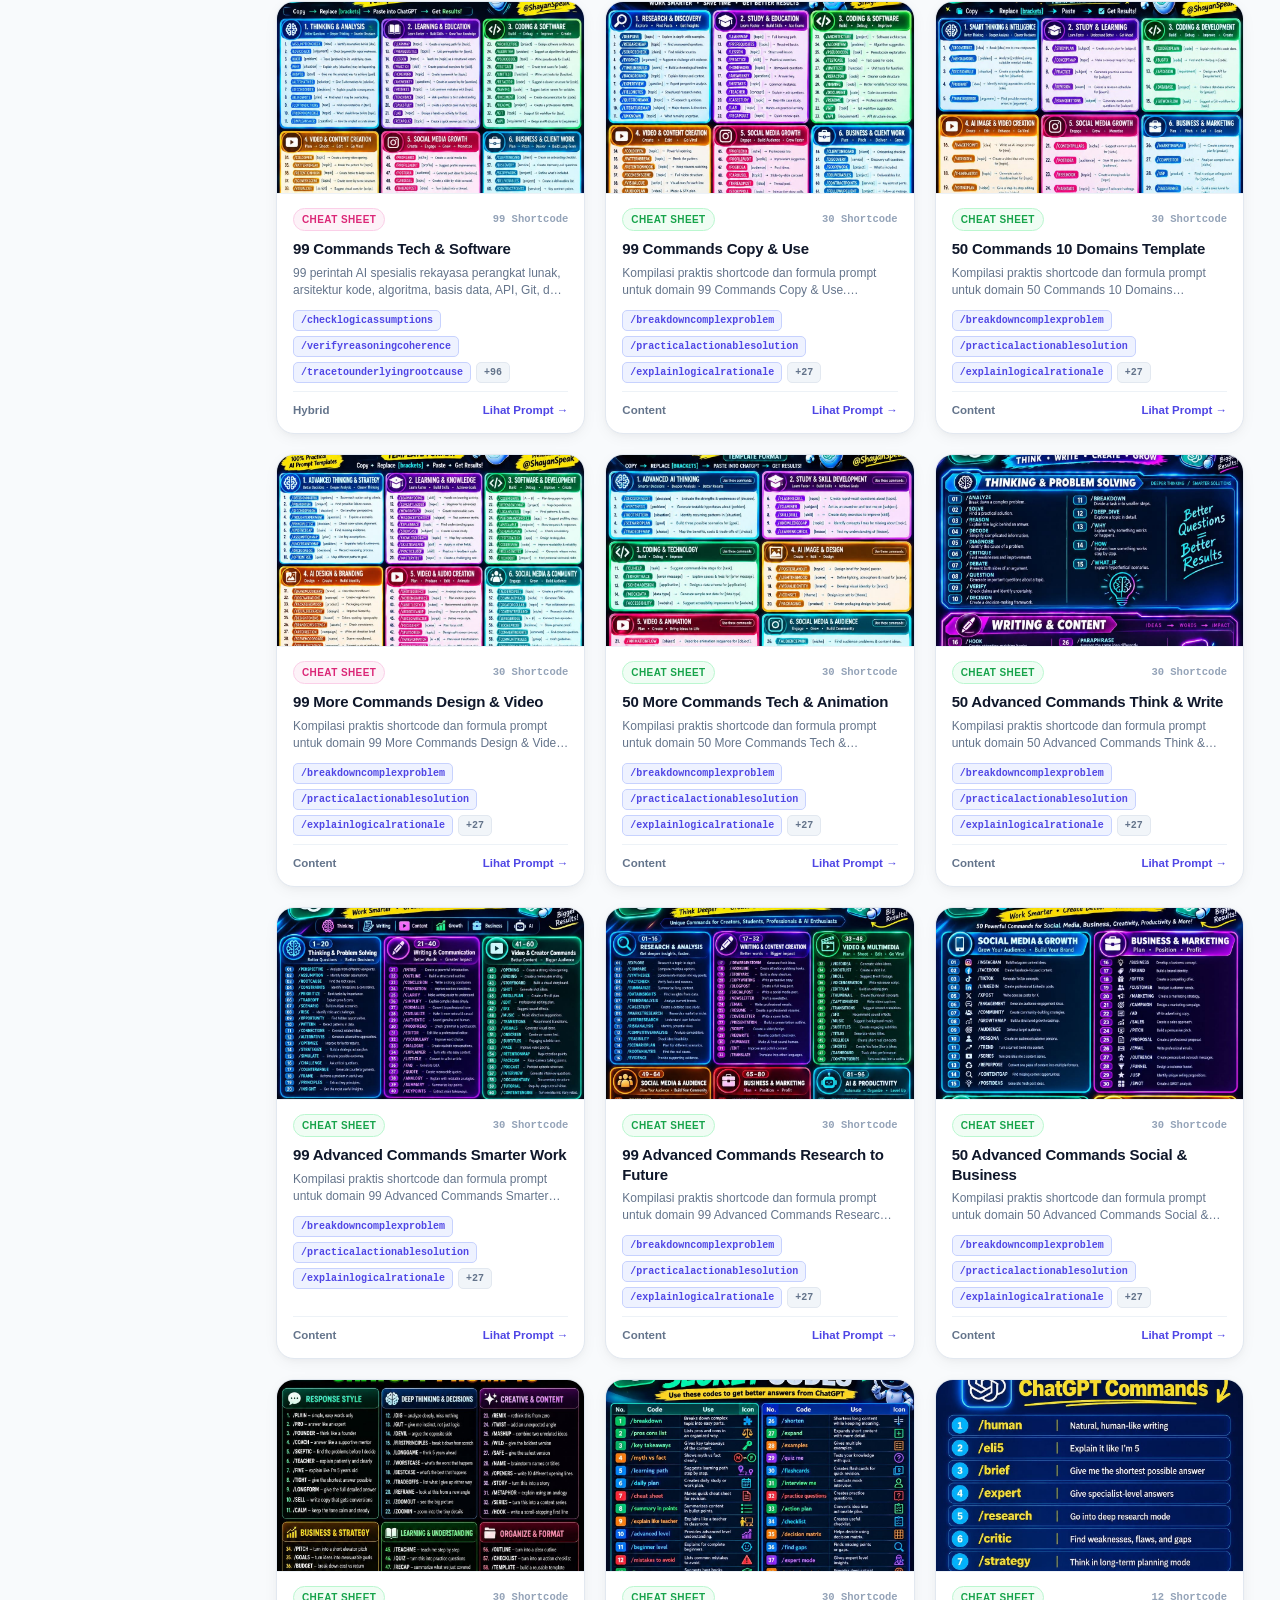
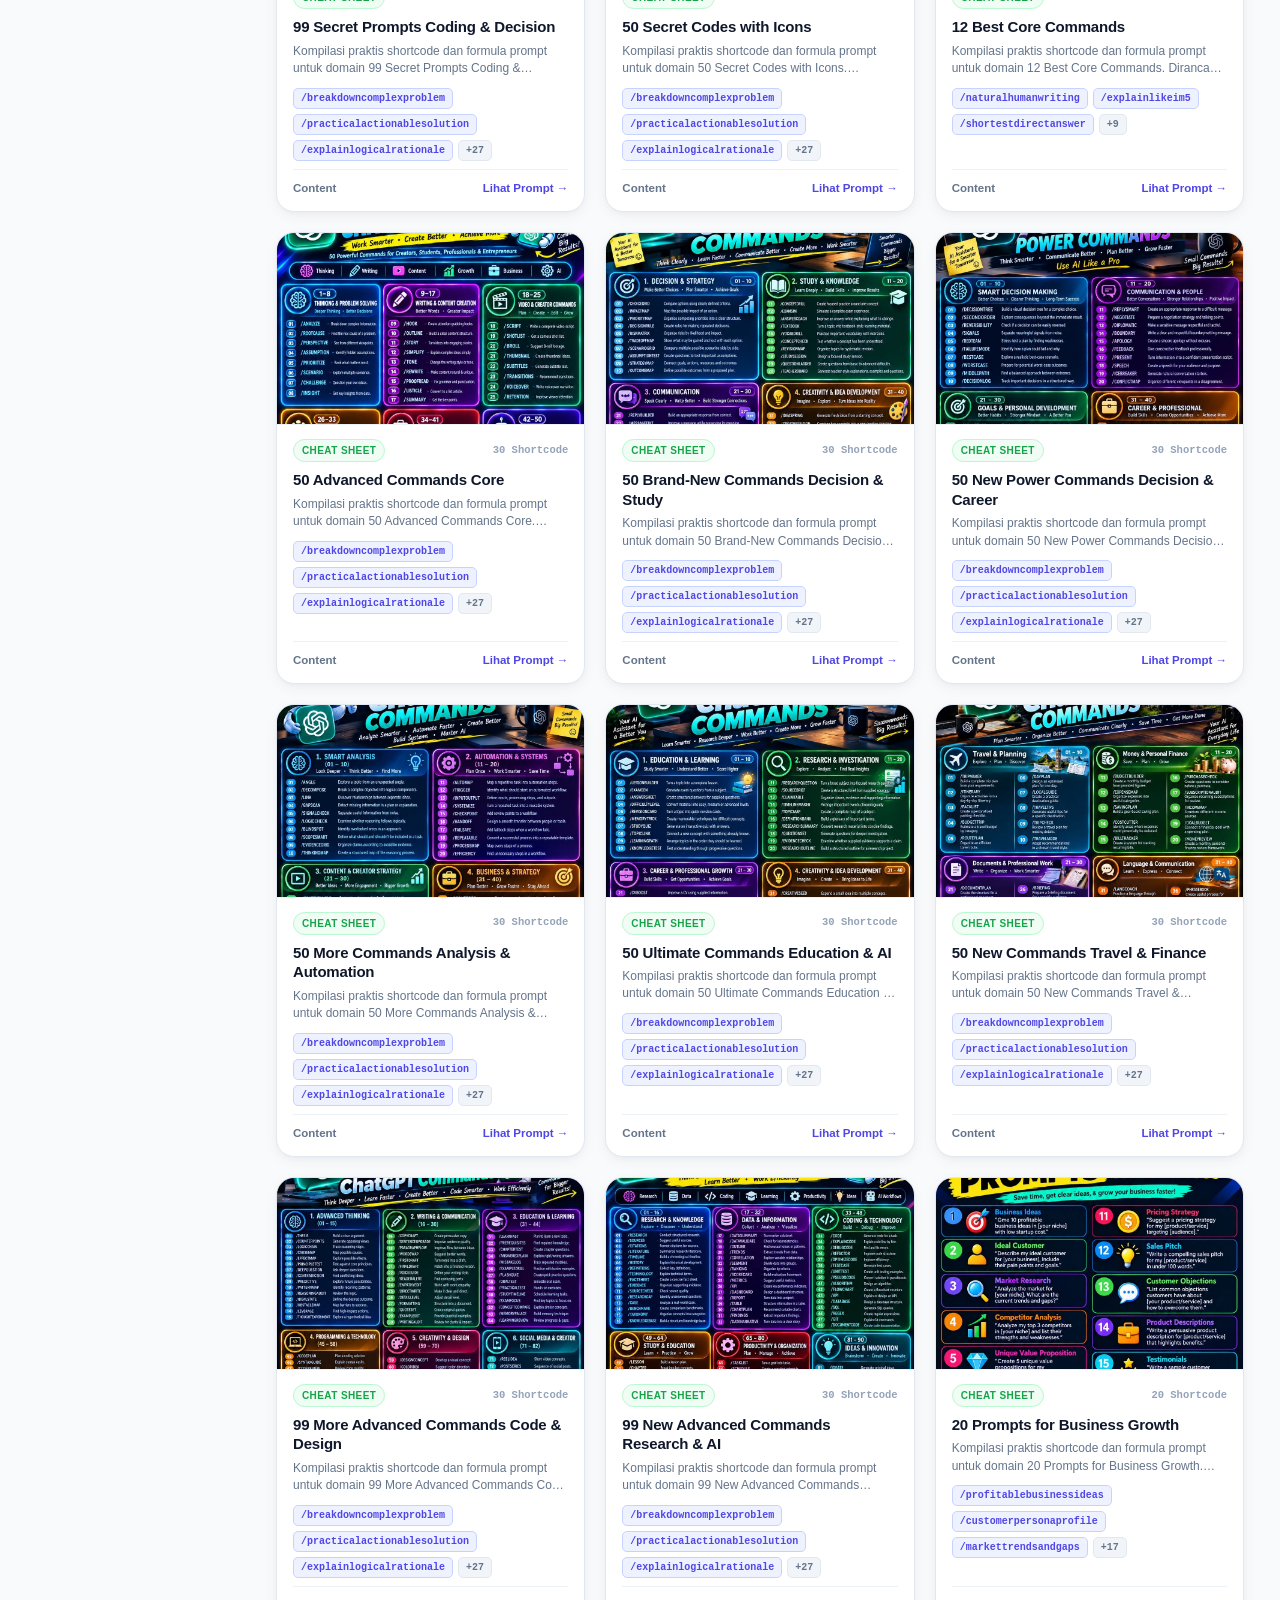
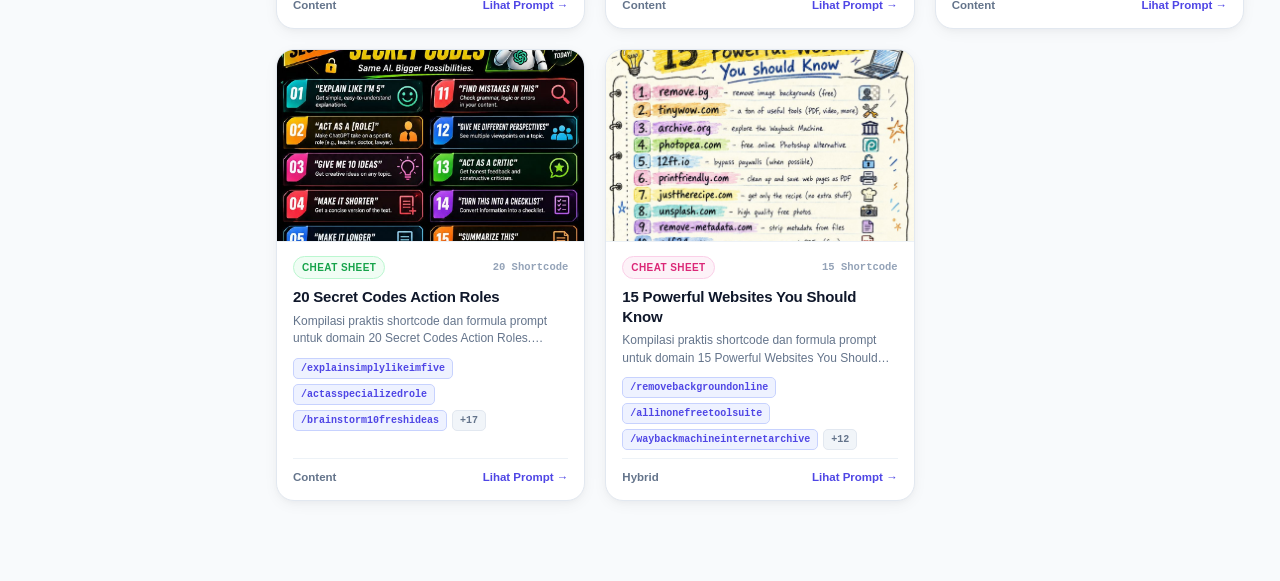
==== commit bca25b74: "feat: integrasikan 32 infografis baru, ekspansi dataset ke 2.588 shortcode dan 47 poster referensi" ====
--- a/index.html
+++ b/index.html
@@ -4,7 +4,7 @@
   <meta charset="utf-8">
   <meta name="viewport" content="width=device-width, initial-scale=1, viewport-fit=cover">
   <title>Kamus Shortcode Prompt Pro — Pustaka Visual & Prompt Studio</title>
-  <meta name="description" content="Pustaka visual interaktif 1.322 shortcode prompt AI profesional. Cari, jelajahi, sesuaikan subjek, dan susun prompt siap pakai untuk video & gambar.">
+  <meta name="description" content="Pustaka visual interaktif 2.580+ shortcode prompt AI profesional (Image, Video, Google Gemini, ChatGPT, Filmmaking & LLM). Cari, jelajahi, sesuaikan subjek, dan susun prompt siap pakai.">
   <meta name="theme-color" content="#ffffff">
   
   <!-- Stylesheet Modern Pro -->
@@ -81,10 +81,10 @@
           <svg class="icon"><use href="#icon-video"/></svg>
           <span class="nav-label">Video & Motion</span>
         </button>
-        <button class="nav-link" data-view="explorer" title="Jelajahi 1.322 Shortcode Lengkap">
+        <button class="nav-link" data-view="explorer" title="Jelajahi 2.588 Shortcode Lengkap">
           <svg class="icon"><use href="#icon-explorer"/></svg>
-          <span class="nav-label">Kamus 1.322</span>
-          <span class="badge-count">1.322</span>
+          <span class="nav-label">Kamus 2.588</span>
+          <span class="badge-count">2.588</span>
         </button>
         <button class="nav-link" data-view="composer" title="Prompt Studio / Peramu Prompt">
           <svg class="icon"><use href="#icon-sparkle"/></svg>
@@ -136,14 +136,14 @@
                 <h1 class="profile-username">kamus.prompt.visual</h1>
                 <span class="verified-badge" title="Terverifikasi">✓</span>
                 <div class="btn-action-group">
-                  <button class="btn-action primary" id="btnExploreAll">Jelajahi 1.322 Kode</button>
+                  <button class="btn-action primary" id="btnExploreAll">Jelajahi 2.588 Kode</button>
                   <button class="btn-action" id="btnComposePrompt">Susun Prompt</button>
                 </div>
               </div>
 
               <div class="profile-stats">
-                <div class="stat-chip"><b id="groupCount">41</b> Kelompok Visual</div>
-                <div class="stat-chip"><b id="codeCount">1.322</b> Shortcode AI</div>
+                <div class="stat-chip"><b id="groupCount">79</b> Kelompok Visual</div>
+                <div class="stat-chip"><b id="codeCount">2.588</b> Shortcode AI</div>
                 <div class="stat-chip"><b id="savedCount">0</b> Tersimpan</div>
               </div>
 
@@ -201,7 +201,7 @@
           <div class="groups-feed" id="feedGrid"></div>
         </section>
 
-        <!-- SECTION 2: GRANULAR EXPLORER (1.322 ALL CODES) -->
+        <!-- SECTION 2: GRANULAR EXPLORER (2.588 ALL CODES) -->
         <section id="explorerSection" style="display:none;">
           <div class="explorer-toolbar">
             <select class="select-custom" id="explorerMediaSelect" aria-label="Filter Media">
@@ -214,7 +214,7 @@
             <select class="select-custom" id="explorerFamilySelect" aria-label="Filter Keluarga Fungsi">
               <option value="">Semua Keluarga Fungsi</option>
             </select>
-            <span class="badge-count" id="explorerTotalBadge" style="margin-left:auto;">1.322 Shortcode</span>
+            <span class="badge-count" id="explorerTotalBadge" style="margin-left:auto;">2.588 Shortcode</span>
           </div>
           <div class="codes-grid" id="explorerGrid"></div>
           <div class="pagination-bar" id="explorerPager"></div>
@@ -432,6 +432,7 @@
 
   <!-- Scripts -->
   <script src="./kamus-data-v4.js"></script>
+  <script src="./prompt-baru-data.js"></script>
   <script src="./app-pro.js"></script>
 </body>
 </html>
